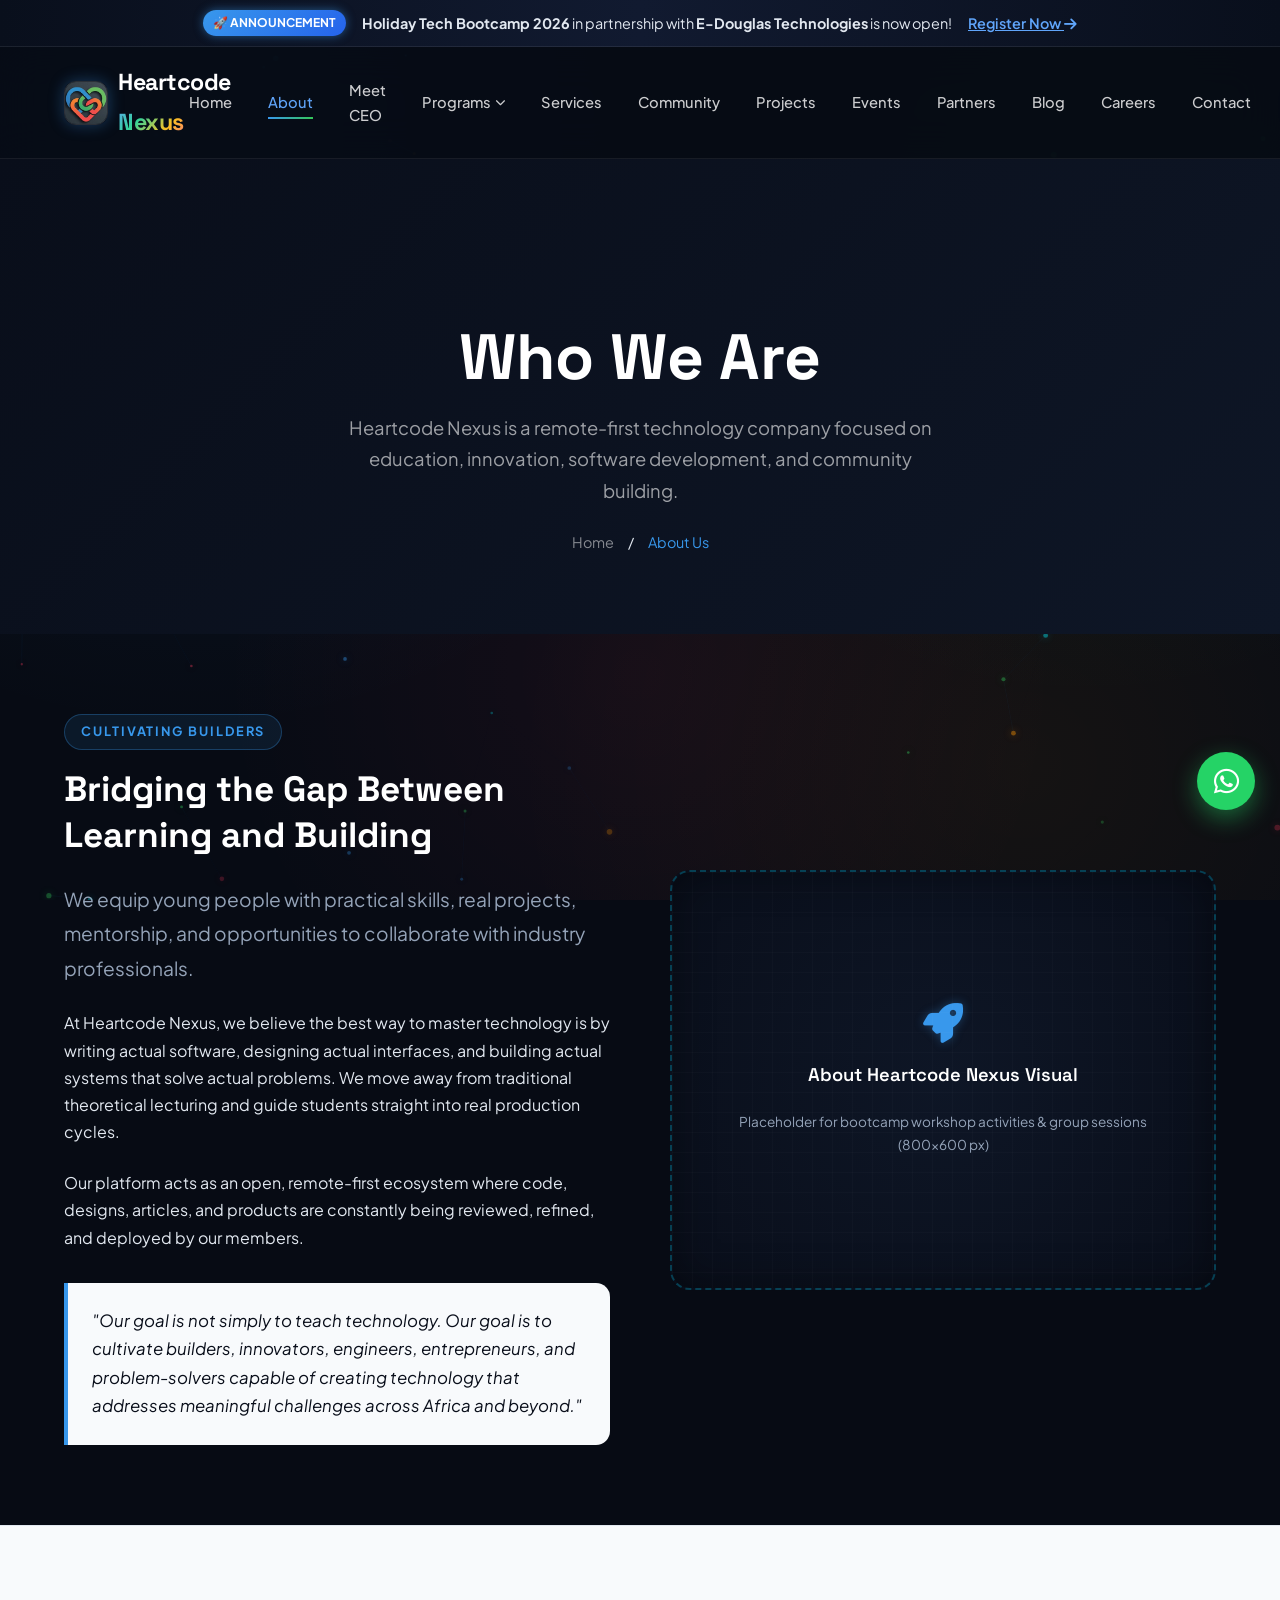
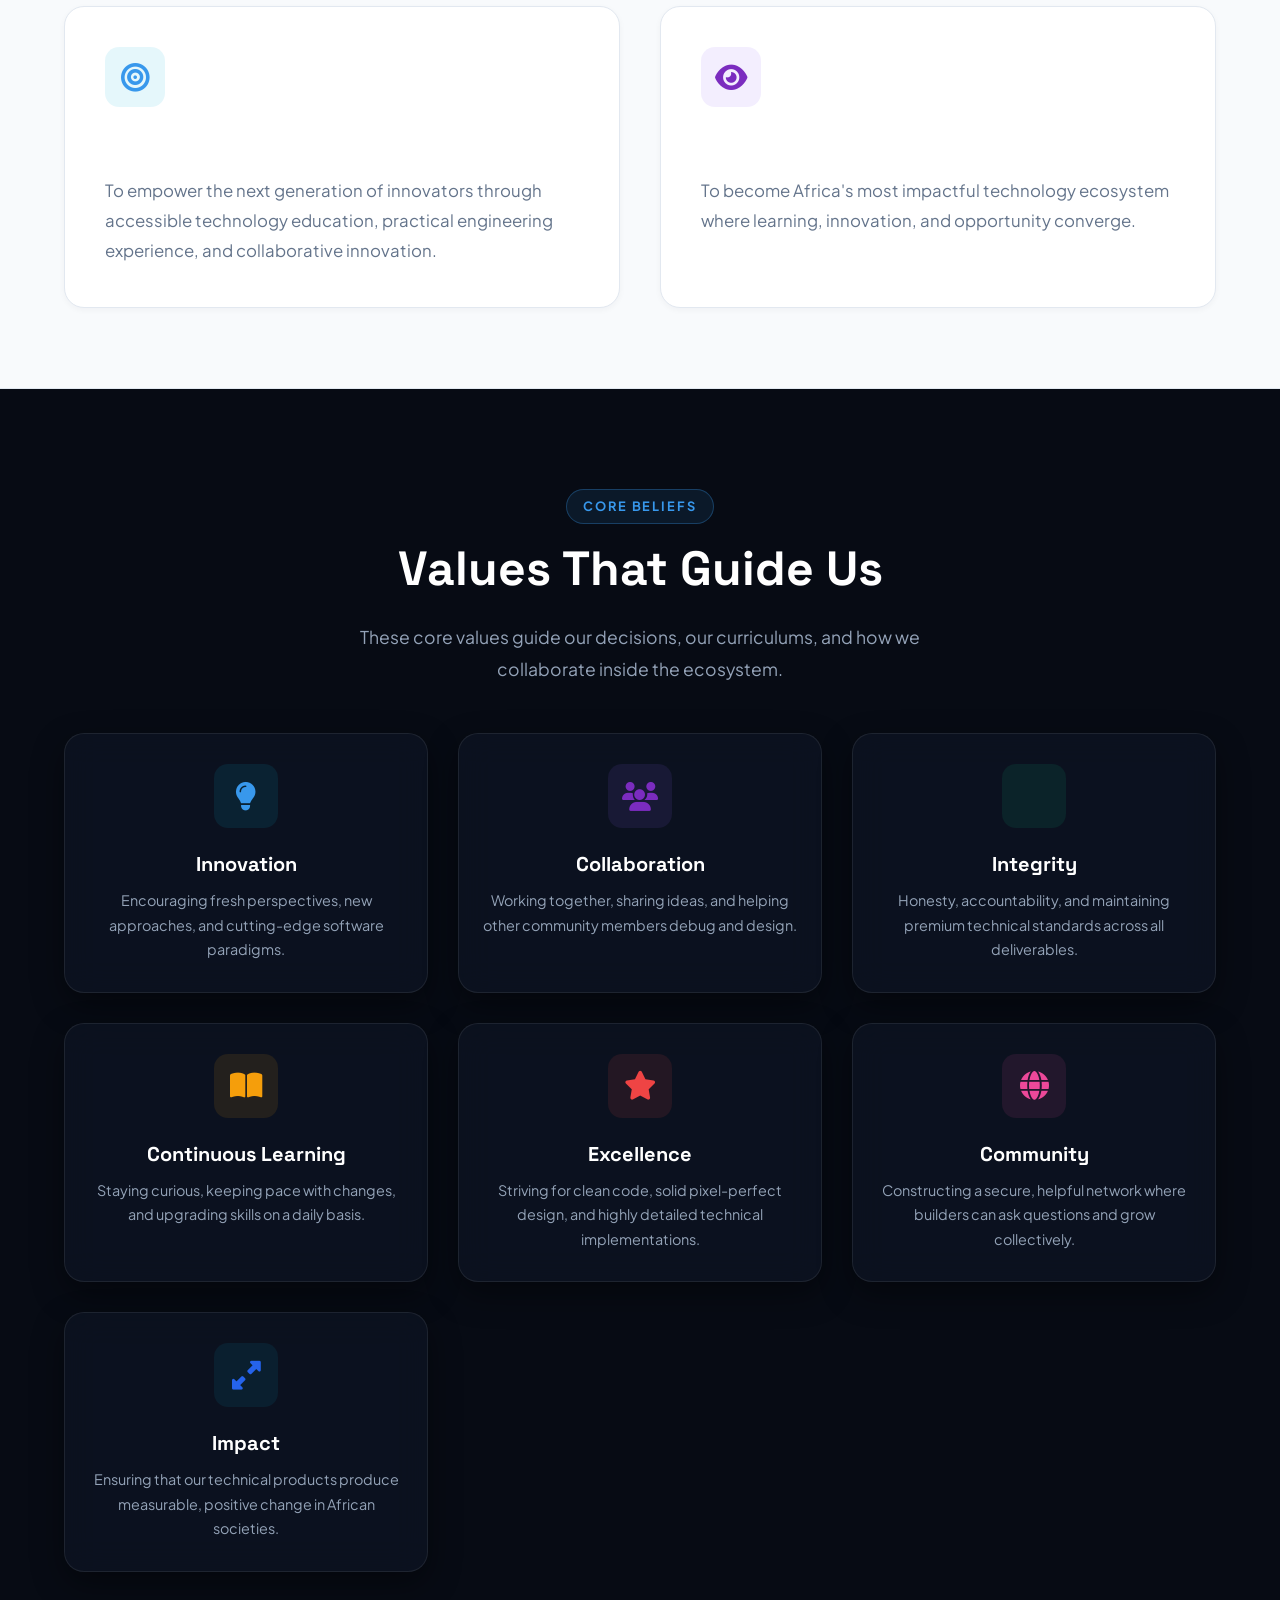
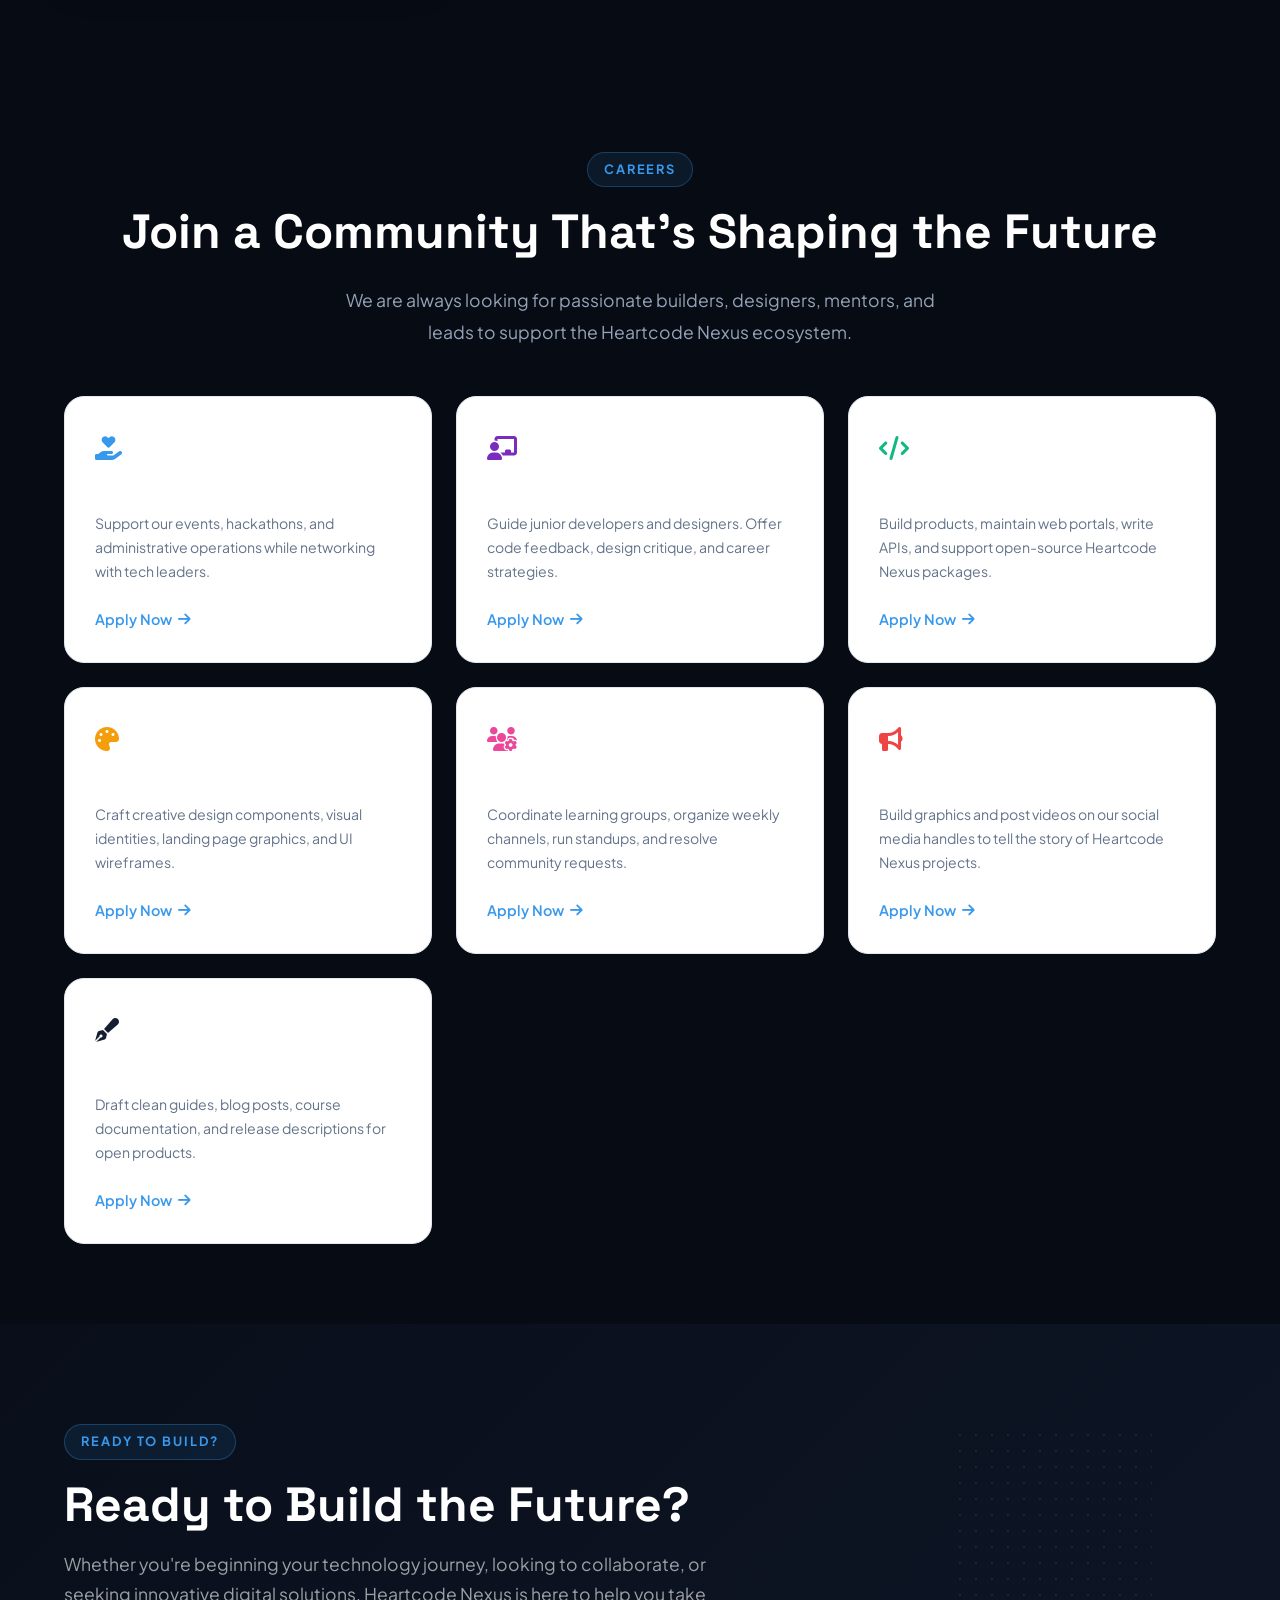
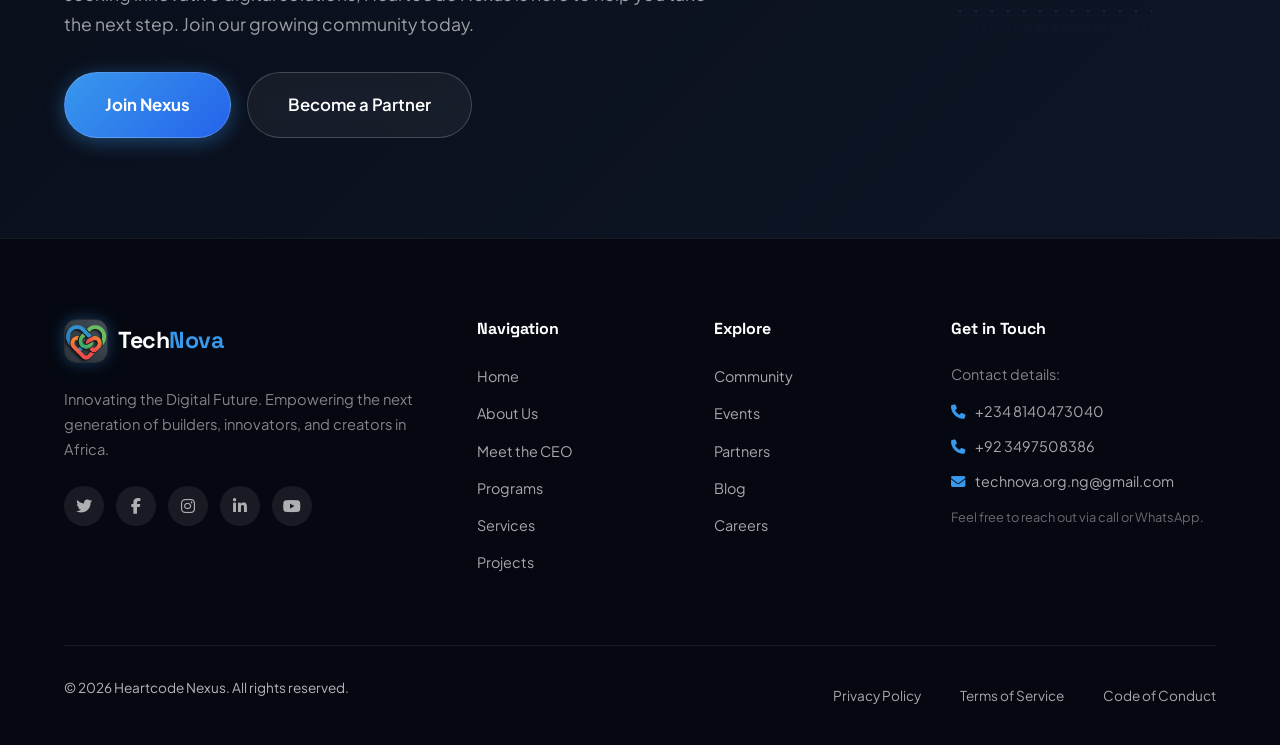
==== about.html @ ad07eb3e "change" ====
<!DOCTYPE html>
<html lang="en">

<head>
  <meta charset="UTF-8">
  <meta name="viewport" content="width=device-width, initial-scale=1.0">
  <meta name="description" content="About Heartcode Nexus — Mission, vision, core values, and career opportunities at Africa's technology innovation hub.">
  <meta name="keywords" content="Heartcode Nexus, Who We Are, Mission, Vision, Values, Tech Careers, Volunteer, Mentorship">
  <meta name="author" content="Heartcode Nexus">
  <title>About Us — Heartcode Nexus</title>
  <link rel="shortcut icon" href="./assets/img/favicon.png">
  <link rel="stylesheet" href="./assets/css/style.css">
  <link rel="stylesheet" href="https://cdnjs.cloudflare.com/ajax/libs/font-awesome/6.5.0/css/all.min.css">
</head>

<body>

  <!-- Mobile Overlay -->
  <div class="mobile-overlay"></div>

  <!-- ========== ANNOUNCEMENT BAR ========== -->
  <div class="announcement-bar">
    <div class="container">
      <div class="announcement-inner">
        <span class="announcement-badge">🚀 Announcement</span>
        <span><strong>Holiday Tech Bootcamp 2026</strong> in partnership with <strong>E-Douglas Technologies</strong> is now open!</span>
        <a href="./programs.html" class="announcement-link">Register Now <i class="fas fa-arrow-right"></i></a>
      </div>
    </div>
  </div>

  <!-- ========== HEADER ========== -->
  <header class="header" id="header">
    <div class="container">
      <nav class="nav-inner">
        <a href="./index.html" class="logo">
          <img src="./assets/img/heartcode-icon.png" alt="Heartcode Nexus Logo" class="brand-logo-img">
          <span class="logo-text">Heartcode <span class="logo-gradient">Nexus</span></span>
        </a>

        <div class="nav-links" id="navLinks">
          <a href="./index.html">Home</a>
          <a href="./about.html" class="active">About</a>
          <a href="./ceo.html">Meet CEO</a>
          <div class="nav-dropdown">
            <a href="#" class="nav-dropdown-toggle">
              Programs <i class="fas fa-chevron-down dropdown-arrow"></i>
            </a>
            <div class="nav-dropdown-menu">
              <a href="./programs.html">Bootcamp 2026</a>
              <a href="./programs.html#levels">Program Tracks</a>
            </div>
          </div>
          <a href="./services.html">Services</a>
          <a href="./community.html">Community</a>
          <a href="./projects.html">Projects</a>
          <a href="./events.html">Events</a>
          <a href="./partners.html">Partners</a>
          <a href="./blog.html">Blog</a>
          <a href="./careers.html">Careers</a>
          <a href="./contact.html">Contact</a>

          <div class="nav-cta">
            <a href="./contact.html" class="btn btn-primary btn-sm">Join Nexus</a>
          </div>
        </div>

        <button class="menu-toggle" id="menuToggle" aria-label="Toggle Menu">
          <span></span>
          <span></span>
          <span></span>
        </button>
      </nav>
    </div>
  </header>

  <!-- ========== PAGE HEADER ========== -->
  <section class="page-header">
    <div class="container">
      <h1>Who We Are</h1>
      <p>Heartcode Nexus is a remote-first technology company focused on education, innovation, software development, and community building.</p>
      <div class="breadcrumb">
        <a href="./index.html">Home</a> &nbsp;/&nbsp; <span>About Us</span>
      </div>
    </div>
  </section>

  <!-- ========== WHO WE ARE SECTION ========== -->
  <section class="about-section" style="background: var(--white); padding: 80px 0;">
    <div class="container">
      <div class="about-grid" style="align-items: center; gap: 60px;">
        <div class="reveal">
          <span class="section-label">Cultivating Builders</span>
          <h2 style="font-size: 2.2rem; margin-bottom: 1.5rem; line-height: 1.3;">Bridging the Gap Between Learning and Building</h2>
          <p class="lead" style="margin-bottom: 1.5rem;">We equip young people with practical skills, real projects, mentorship, and opportunities to collaborate with industry professionals.</p>
          <p style="margin-bottom: 1.5rem;">At Heartcode Nexus, we believe the best way to master technology is by writing actual software, designing actual interfaces, and building actual systems that solve actual problems. We move away from traditional theoretical lecturing and guide students straight into real production cycles.</p>
          <p style="margin-bottom: 2rem;">Our platform acts as an open, remote-first ecosystem where code, designs, articles, and products are constantly being reviewed, refined, and deployed by our members.</p>
          
          <div style="background: var(--off-white); border-left: 4px solid var(--primary); padding: 24px; border-radius: 0 var(--radius-md) var(--radius-md) 0;">
            <p style="font-style: italic; color: var(--navy); font-size: 1.05rem; line-height: 1.7; margin: 0;">
              "Our goal is not simply to teach technology. Our goal is to cultivate builders, innovators, engineers, entrepreneurs, and problem-solvers capable of creating technology that addresses meaningful challenges across Africa and beyond."
            </p>
          </div>
        </div>

        <div class="reveal">
          <div class="image-placeholder" style="height: 420px;">
            <i class="fas fa-rocket"></i>
            <div class="image-placeholder-title">About Heartcode Nexus Visual</div>
            <div class="image-placeholder-subtitle">Placeholder for bootcamp workshop activities & group sessions (800x600 px)</div>
          </div>
        </div>
      </div>
    </div>
  </section>

  <!-- ========== MISSION / VISION ========== -->
  <section style="background: var(--off-white); padding: 80px 0; border-top: 1px solid var(--gray-100); border-bottom: 1px solid var(--gray-100);">
    <div class="container">
      <div style="display: grid; grid-template-columns: 1fr 1fr; gap: 40px;">
        <div style="background: var(--white); padding: 40px; border-radius: var(--radius-lg); border: 1px solid var(--gray-100); box-shadow: var(--shadow-sm);">
          <div style="width: 60px; height: 60px; border-radius: var(--radius-md); background: rgba(0, 180, 216, 0.1); color: var(--primary); display: flex; align-items: center; justify-content: center; font-size: 1.8rem; margin-bottom: 1.5rem;">
            <i class="fas fa-bullseye"></i>
          </div>
          <h3 style="font-size: 1.5rem; margin-bottom: 1rem;">Our Mission</h3>
          <p style="color: var(--gray-400); line-height: 1.8; font-size: 1.05rem; margin: 0;">To empower the next generation of innovators through accessible technology education, practical engineering experience, and collaborative innovation.</p>
        </div>

        <div style="background: var(--white); padding: 40px; border-radius: var(--radius-lg); border: 1px solid var(--gray-100); box-shadow: var(--shadow-sm);">
          <div style="width: 60px; height: 60px; border-radius: var(--radius-md); background: rgba(139, 92, 246, 0.1); color: var(--accent-purple); display: flex; align-items: center; justify-content: center; font-size: 1.8rem; margin-bottom: 1.5rem;">
            <i class="fas fa-eye"></i>
          </div>
          <h3 style="font-size: 1.5rem; margin-bottom: 1rem;">Our Vision</h3>
          <p style="color: var(--gray-400); line-height: 1.8; font-size: 1.05rem; margin: 0;">To become Africa's most impactful technology ecosystem where learning, innovation, and opportunity converge.</p>
        </div>
      </div>
    </div>
  </section>

  <!-- ========== VALUES SECTION ========== -->
  <section class="values-section" style="background: var(--white);">
    <div class="container">
      <div class="text-center reveal">
        <span class="section-label" style="justify-content:center;">Core Beliefs</span>
        <h2 class="section-title">Values That Guide Us</h2>
        <p class="section-desc" style="margin: 0 auto 3rem;">These core values guide our decisions, our curriculums, and how we collaborate inside the ecosystem.</p>
      </div>

      <div style="display: grid; grid-template-columns: repeat(auto-fill, minmax(280px, 1fr)); gap: 30px;">
        <div class="service-card reveal" style="padding: 30px 24px; text-align: center;">
          <div class="service-icon" style="margin: 0 auto 1.5rem; background: rgba(0, 180, 216, 0.1);"><i class="fas fa-lightbulb"></i></div>
          <h4>Innovation</h4>
          <p style="font-size: 0.9rem; color: var(--gray-400);">Encouraging fresh perspectives, new approaches, and cutting-edge software paradigms.</p>
        </div>

        <div class="service-card reveal" style="padding: 30px 24px; text-align: center;">
          <div class="service-icon" style="margin: 0 auto 1.5rem; color: var(--accent-purple); background: rgba(139, 92, 246, 0.1);"><i class="fas fa-users"></i></div>
          <h4>Collaboration</h4>
          <p style="font-size: 0.9rem; color: var(--gray-400);">Working together, sharing ideas, and helping other community members debug and design.</p>
        </div>

        <div class="service-card reveal" style="padding: 30px 24px; text-align: center;">
          <div class="service-icon" style="margin: 0 auto 1.5rem; color: var(--accent-green); background: rgba(16, 185, 129, 0.1);"><i class="fas fa-check-shield"></i></div>
          <h4>Integrity</h4>
          <p style="font-size: 0.9rem; color: var(--gray-400);">Honesty, accountability, and maintaining premium technical standards across all deliverables.</p>
        </div>

        <div class="service-card reveal" style="padding: 30px 24px; text-align: center;">
          <div class="service-icon" style="margin: 0 auto 1.5rem; color: var(--accent-orange); background: rgba(245, 158, 11, 0.1);"><i class="fas fa-book-open"></i></div>
          <h4>Continuous Learning</h4>
          <p style="font-size: 0.9rem; color: var(--gray-400);">Staying curious, keeping pace with changes, and upgrading skills on a daily basis.</p>
        </div>

        <div class="service-card reveal" style="padding: 30px 24px; text-align: center;">
          <div class="service-icon" style="margin: 0 auto 1.5rem; color: var(--accent-red); background: rgba(239, 68, 68, 0.1);"><i class="fas fa-star"></i></div>
          <h4>Excellence</h4>
          <p style="font-size: 0.9rem; color: var(--gray-400);">Striving for clean code, solid pixel-perfect design, and highly detailed technical implementations.</p>
        </div>

        <div class="service-card reveal" style="padding: 30px 24px; text-align: center;">
          <div class="service-icon" style="margin: 0 auto 1.5rem; color: var(--accent-pink); background: rgba(236, 72, 153, 0.1);"><i class="fas fa-globe"></i></div>
          <h4>Community</h4>
          <p style="font-size: 0.9rem; color: var(--gray-400);">Constructing a secure, helpful network where builders can ask questions and grow collectively.</p>
        </div>

        <div class="service-card reveal" style="padding: 30px 24px; text-align: center;">
          <div class="service-icon" style="margin: 0 auto 1.5rem; color: var(--primary-dark); background: rgba(0, 150, 183, 0.1);"><i class="fas fa-expand-alt"></i></div>
          <h4>Impact</h4>
          <p style="font-size: 0.9rem; color: var(--gray-400);">Ensuring that our technical products produce measurable, positive change in African societies.</p>
        </div>
      </div>
    </div>
  </section>

  <!-- ========== CAREERS SECTION ========== -->
  <section class="about-section" style="background: var(--off-white); padding: 80px 0;" id="careers">
    <div class="container">
      <div class="text-center reveal">
        <span class="section-label" style="justify-content:center;">Careers</span>
        <h2 class="section-title">Join a Community That's Shaping the Future</h2>
        <p class="section-desc" style="margin: 0 auto 3rem;">We are always looking for passionate builders, designers, mentors, and leads to support the Heartcode Nexus ecosystem.</p>
      </div>

      <div style="display: grid; grid-template-columns: repeat(auto-fit, minmax(280px, 1fr)); gap: 24px;">
        <div style="background: var(--white); padding: 30px; border-radius: var(--radius-lg); border: 1px solid var(--gray-100);">
          <div style="color: var(--primary); font-size: 1.5rem; margin-bottom: 12px;"><i class="fas fa-hand-holding-heart"></i></div>
          <h4 style="margin-bottom: 8px;">Volunteer</h4>
          <p style="font-size: 0.88rem; color: var(--gray-400); margin-bottom: 15px;">Support our events, hackathons, and administrative operations while networking with tech leaders.</p>
          <a href="./contact.html" class="read-more">Apply Now <i class="fas fa-arrow-right"></i></a>
        </div>

        <div style="background: var(--white); padding: 30px; border-radius: var(--radius-lg); border: 1px solid var(--gray-100);">
          <div style="color: var(--accent-purple); font-size: 1.5rem; margin-bottom: 12px;"><i class="fas fa-chalkboard-teacher"></i></div>
          <h4 style="margin-bottom: 8px;">Mentor</h4>
          <p style="font-size: 0.88rem; color: var(--gray-400); margin-bottom: 15px;">Guide junior developers and designers. Offer code feedback, design critique, and career strategies.</p>
          <a href="./contact.html" class="read-more">Apply Now <i class="fas fa-arrow-right"></i></a>
        </div>

        <div style="background: var(--white); padding: 30px; border-radius: var(--radius-lg); border: 1px solid var(--gray-100);">
          <div style="color: var(--accent-green); font-size: 1.5rem; margin-bottom: 12px;"><i class="fas fa-code"></i></div>
          <h4 style="margin-bottom: 8px;">Developer</h4>
          <p style="font-size: 0.88rem; color: var(--gray-400); margin-bottom: 15px;">Build products, maintain web portals, write APIs, and support open-source Heartcode Nexus packages.</p>
          <a href="./contact.html" class="read-more">Apply Now <i class="fas fa-arrow-right"></i></a>
        </div>

        <div style="background: var(--white); padding: 30px; border-radius: var(--radius-lg); border: 1px solid var(--gray-100);">
          <div style="color: var(--accent-orange); font-size: 1.5rem; margin-bottom: 12px;"><i class="fas fa-palette"></i></div>
          <h4 style="margin-bottom: 8px;">Designer</h4>
          <p style="font-size: 0.88rem; color: var(--gray-400); margin-bottom: 15px;">Craft creative design components, visual identities, landing page graphics, and UI wireframes.</p>
          <a href="./contact.html" class="read-more">Apply Now <i class="fas fa-arrow-right"></i></a>
        </div>

        <div style="background: var(--white); padding: 30px; border-radius: var(--radius-lg); border: 1px solid var(--gray-100);">
          <div style="color: var(--accent-pink); font-size: 1.5rem; margin-bottom: 12px;"><i class="fas fa-users-cog"></i></div>
          <h4 style="margin-bottom: 8px;">Community Lead</h4>
          <p style="font-size: 0.88rem; color: var(--gray-400); margin-bottom: 15px;">Coordinate learning groups, organize weekly channels, run standups, and resolve community requests.</p>
          <a href="./contact.html" class="read-more">Apply Now <i class="fas fa-arrow-right"></i></a>
        </div>

        <div style="background: var(--white); padding: 30px; border-radius: var(--radius-lg); border: 1px solid var(--gray-100);">
          <div style="color: var(--accent-red); font-size: 1.5rem; margin-bottom: 12px;"><i class="fas fa-bullhorn"></i></div>
          <h4 style="margin-bottom: 8px;">Content Creator</h4>
          <p style="font-size: 0.88rem; color: var(--gray-400); margin-bottom: 15px;">Build graphics and post videos on our social media handles to tell the story of Heartcode Nexus projects.</p>
          <a href="./contact.html" class="read-more">Apply Now <i class="fas fa-arrow-right"></i></a>
        </div>

        <div style="background: var(--white); padding: 30px; border-radius: var(--radius-lg); border: 1px solid var(--gray-100);">
          <div style="color: var(--navy-mid); font-size: 1.5rem; margin-bottom: 12px;"><i class="fas fa-pen-fancy"></i></div>
          <h4 style="margin-bottom: 8px;">Technical Writer</h4>
          <p style="font-size: 0.88rem; color: var(--gray-400); margin-bottom: 15px;">Draft clean guides, blog posts, course documentation, and release descriptions for open products.</p>
          <a href="./contact.html" class="read-more">Apply Now <i class="fas fa-arrow-right"></i></a>
        </div>
      </div>
    </div>
  </section>

  <!-- ========== CTA SECTION ========== -->
  <section class="cta-banner">
    <div class="cta-shapes">
      <div class="dot-grid"></div>
    </div>
    <div class="container">
      <div class="cta-content reveal">
        <span class="section-label" style="color:var(--primary-light);">Ready to Build?</span>
        <h2>Ready to Build the Future?</h2>
        <p>Whether you're beginning your technology journey, looking to collaborate, or seeking innovative digital solutions, Heartcode Nexus is here to help you take the next step. Join our growing community today.</p>
        <div style="display: flex; gap: 16px; margin-top: 2rem; flex-wrap: wrap;">
          <a href="./contact.html" class="btn btn-primary btn-lg">Join Nexus</a>
          <a href="./partners.html" class="btn btn-outline btn-lg">Become a Partner</a>
        </div>
      </div>
    </div>
  </section>

  <!-- ========== FOOTER ========== -->
  <footer class="footer" id="footer">
    <div class="container">
      <div class="footer-grid">
        <div class="footer-brand">
          <a href="./index.html" class="logo" style="margin-bottom: 1.5rem;">
            <img src="./assets/img/heartcode-icon.png" alt="Heartcode Nexus Logo" class="brand-logo-img">
            <span class="logo-text" style="color: var(--white);">Tech<span>Nova</span></span>
          </a>
          <p>Innovating the Digital Future. Empowering the next generation of builders, innovators, and creators in Africa.</p>
          <div class="footer-social">
            <a href="#" aria-label="Twitter"><i class="fab fa-twitter"></i></a>
            <a href="#" aria-label="Facebook"><i class="fab fa-facebook-f"></i></a>
            <a href="#" aria-label="Instagram"><i class="fab fa-instagram"></i></a>
            <a href="#" aria-label="LinkedIn"><i class="fab fa-linkedin-in"></i></a>
            <a href="#" aria-label="YouTube"><i class="fab fa-youtube"></i></a>
          </div>
        </div>

        <div class="footer-col">
          <h4>Navigation</h4>
          <ul style="padding: 0;">
            <li><a href="./index.html">Home</a></li>
            <li><a href="./about.html">About Us</a></li>
            <li><a href="./ceo.html">Meet the CEO</a></li>
            <li><a href="./programs.html">Programs</a></li>
            <li><a href="./services.html">Services</a></li>
            <li><a href="./projects.html">Projects</a></li>
          </ul>
        </div>

        <div class="footer-col">
          <h4>Explore</h4>
          <ul style="padding: 0;">
            <li><a href="./community.html">Community</a></li>
            <li><a href="./events.html">Events</a></li>
            <li><a href="./partners.html">Partners</a></li>
            <li><a href="./blog.html">Blog</a></li>
            <li><a href="./careers.html">Careers</a></li>
          </ul>
        </div>

        <div class="footer-col">
          <h4>Get in Touch</h4>
          <p style="font-size: 0.9rem; margin-bottom: 10px; color: rgba(255,255,255,0.5);">Contact details:</p>
          <ul style="padding: 0; margin-bottom: 15px;">
            <li style="margin-bottom: 8px;"><a href="tel:+2348140473040"><i class="fas fa-phone" style="margin-right:8px;color:var(--primary);"></i> +234 8140473040</a></li>
            <li style="margin-bottom: 8px;"><a href="tel:+923497508386"><i class="fas fa-phone" style="margin-right:8px;color:var(--primary);"></i> +92 3497508386</a></li>
            <li style="margin-bottom: 8px;"><a href="mailto:technova.org.ng@gmail.com"><i class="fas fa-envelope" style="margin-right:8px;color:var(--primary);"></i> technova.org.ng@gmail.com</a></li>
          </ul>
          <p style="font-size: 0.8rem; color: rgba(255,255,255,0.4); line-height: 1.4;">Feel free to reach out via call or WhatsApp.</p>
        </div>
      </div>

      <div class="footer-bottom">
        <p>© 2026 Heartcode Nexus. All rights reserved.</p>
        <div class="footer-bottom-links">
          <a href="./privacy.html" style="margin-right: 15px;">Privacy Policy</a>
          <a href="./terms.html" style="margin-right: 15px;">Terms of Service</a>
          <a href="./conduct.html">Code of Conduct</a>
        </div>
      </div>
    </div>
  </footer>

  <!-- Floating WhatsApp Action -->
  <a href="https://wa.me/2348140473040" target="_blank" class="floating-whatsapp" aria-label="Chat on WhatsApp">
    <i class="fab fa-whatsapp"></i>
  </a>

  <!-- Scroll to Top -->
  <button class="scroll-top" aria-label="Scroll to top">
    <i class="fas fa-arrow-up"></i>
  </button>

  <script src="./assets/js/main.js"></script>
</body>

</html>
---- assets/css/style.css ----
/* ========================================
   HEARTCODE NEXUS — Design System & Global Styles
   ======================================== */

/* ---------- Google Fonts ---------- */
@import url('https://fonts.googleapis.com/css2?family=Outfit:wght@300;400;500;600;700;800;900&family=Plus+Jakarta+Sans:ital,wght@0,300;0,400;0,500;0,600;0,700;0,800;1,400&family=Space+Grotesk:wght@400;500;600;700&family=Syne:wght@600;700;800&display=swap');

/* ---------- CSS Custom Properties ---------- */
:root {
  /* Brand Spectrum: Electric Blue, Emerald, Sunset Orange, Coral Rose */
  --brand-blue: #3898EC;
  --brand-green: #34C759;
  --brand-orange: #FF9500;
  --brand-coral: #FF3B5C;
  --brand-cyan: #00F0FF;

  --primary: #3898EC;
  --primary-dark: #2563EB;
  --primary-light: #60A5FA;
  --primary-glow: rgba(56, 152, 236, 0.35);

  /* Deep Space Canvas */
  --navy: #090E1A;
  --navy-light: #0E1626;
  --navy-mid: #141E33;
  --dark-space: #070B14;

  /* Pristine Light Neutrals */
  --white: #FFFFFF;
  --off-white: #F8FAFC;
  --gray-50: #F1F5F9;
  --gray-100: #E2E8F0;
  --gray-200: #CBD5E1;
  --gray-300: #94A3B8;
  --gray-400: #64748B;
  --gray-500: #475569;
  --gray-600: #334155;
  --dark: #0A1628;

  /* Premium Accents */
  --accent-cyan: #00B4D8;
  --accent-purple: #7B2CBF;
  --accent-violet: #8B5CF6;
  --accent-blue: #0284C7;
  --accent-pink: #EC4899;
  --accent-green: #10B981;
  --accent-orange: #F59E0B;
  --accent-red: #EF4444;

  /* Modern Clean Typography */
  --font-heading: 'Space Grotesk', 'Syne', sans-serif;
  --font-body: 'Plus Jakarta Sans', 'Outfit', sans-serif;

  /* Spacing */
  --section-padding: 100px 0;
  --section-padding-sm: 60px 0;

  /* Borders & Radius */
  --radius-sm: 8px;
  --radius-md: 14px;
  --radius-lg: 20px;
  --radius-xl: 28px;
  --radius-full: 9999px;

  /* Soft Ambient Shadows for Light Mode */
  --shadow-sm: 0 2px 6px rgba(10, 22, 40, 0.04);
  --shadow-md: 0 6px 20px rgba(10, 22, 40, 0.08);
  --shadow-lg: 0 12px 35px rgba(10, 22, 40, 0.1);
  --shadow-xl: 0 20px 50px rgba(10, 22, 40, 0.12);
  --shadow-glow: 0 0 30px var(--primary-glow);

  /* Transitions */
  --ease: cubic-bezier(0.16, 1, 0.3, 1);
  --duration: 0.35s;
}

/* ---------- Reset & Base ---------- */
*, *::before, *::after {
  margin: 0;
  padding: 0;
  box-sizing: border-box;
}

html {
  scroll-behavior: smooth;
  font-size: 16px;
}

body {
  font-family: var(--font-body);
  color: var(--gray-600);
  background: var(--white);
  line-height: 1.7;
  -webkit-font-smoothing: antialiased;
  -moz-osx-font-smoothing: grayscale;
  overflow-x: hidden;
}

a {
  text-decoration: none;
  color: inherit;
  transition: color var(--duration) var(--ease);
}

img {
  max-width: 100%;
  height: auto;
  display: block;
}

ul, ol { list-style: none; }

h1, h2, h3, h4, h5, h6 {
  font-family: var(--font-heading);
  color: var(--navy);
  line-height: 1.2;
  font-weight: 700;
}

h1 { font-size: clamp(2.5rem, 5vw, 4rem); }
h2 { font-size: clamp(2rem, 4vw, 3rem); }
h3 { font-size: clamp(1.5rem, 3vw, 2rem); }
h4 { font-size: 1.25rem; }
h5 { font-size: 1.1rem; }

p { margin-bottom: 1rem; }

.container {
  max-width: 1200px;
  margin: 0 auto;
  padding: 0 24px;
}

.container-wide {
  max-width: 1400px;
  margin: 0 auto;
  padding: 0 24px;
}

/* ---------- Utility Classes ---------- */
.text-center { text-align: center; }
.text-white { color: var(--white) !important; }
.text-primary { color: var(--primary) !important; }
.text-muted { color: var(--gray-400) !important; }
.text-navy { color: var(--navy) !important; }

.bg-navy { background-color: var(--navy); }
.bg-dark { background-color: var(--dark); }
.bg-light { background-color: var(--off-white); }
.bg-white { background-color: var(--white); }
.bg-primary { background-color: var(--primary); }

.mb-0 { margin-bottom: 0 !important; }
.mb-1 { margin-bottom: 0.5rem; }
.mb-2 { margin-bottom: 1rem; }
.mb-3 { margin-bottom: 1.5rem; }
.mb-4 { margin-bottom: 2rem; }
.mb-6 { margin-bottom: 3rem; }

.mt-2 { margin-top: 1rem; }
.mt-4 { margin-top: 2rem; }

.pt-0 { padding-top: 0 !important; }

.uppercase {
  text-transform: uppercase;
  letter-spacing: 0.12em;
  font-size: 0.8rem;
  font-weight: 600;
}

.lead {
  font-size: 1.2rem;
  line-height: 1.8;
  color: var(--gray-400);
}

/* ---------- Buttons ---------- */
.btn {
  display: inline-flex;
  align-items: center;
  justify-content: center;
  gap: 8px;
  padding: 14px 32px;
  font-family: var(--font-body);
  font-size: 0.95rem;
  font-weight: 600;
  border: none;
  border-radius: var(--radius-full);
  cursor: pointer;
  transition: all var(--duration) var(--ease);
  text-decoration: none;
  position: relative;
  overflow: hidden;
}

.btn-primary {
  background: var(--primary);
  color: var(--white);
  box-shadow: 0 4px 15px rgba(0, 180, 216, 0.3);
}

.btn-primary:hover {
  background: var(--primary-dark);
  transform: translateY(-2px);
  box-shadow: 0 8px 25px rgba(0, 180, 216, 0.4);
}

.btn-outline {
  background: transparent;
  color: var(--white);
  border: 2px solid rgba(255,255,255,0.3);
}

.btn-outline:hover {
  background: var(--white);
  color: var(--navy);
  border-color: var(--white);
}

.btn-dark {
  background: var(--navy);
  color: var(--white);
}

.btn-dark:hover {
  background: var(--navy-light);
  transform: translateY(-2px);
}

.btn-sm {
  padding: 10px 24px;
  font-size: 0.85rem;
}

.btn-lg {
  padding: 18px 40px;
  font-size: 1.05rem;
}

/* ---------- Section Label ---------- */
.section-label {
  display: inline-flex;
  align-items: center;
  gap: 10px;
  color: var(--primary);
  text-transform: uppercase;
  letter-spacing: 0.15em;
  font-size: 0.8rem;
  font-weight: 700;
  margin-bottom: 1rem;
}

.section-label::before {
  content: '';
  width: 40px;
  height: 2px;
  background: var(--primary);
}

.section-title {
  margin-bottom: 1.5rem;
}

.section-desc {
  max-width: 600px;
  color: var(--gray-400);
  font-size: 1.1rem;
  line-height: 1.8;
}

/* ---------- HEADER / NAVBAR ---------- */
.header {
  position: fixed;
  top: 0;
  left: 0;
  right: 0;
  z-index: 1000;
  padding: 20px 0;
  transition: all var(--duration) var(--ease);
}

.header.scrolled {
  background: rgba(10, 22, 40, 0.95);
  backdrop-filter: blur(20px);
  padding: 12px 0;
  box-shadow: 0 4px 30px rgba(0,0,0,0.2);
}

.nav-inner {
  display: flex;
  align-items: center;
  justify-content: space-between;
}

.logo {
  display: flex;
  align-items: center;
  gap: 10px;
  z-index: 1001;
}

.logo img {
  height: 45px;
  width: auto;
}

.logo-text {
  font-family: var(--font-heading);
  font-size: 1.5rem;
  font-weight: 800;
  color: var(--white);
  letter-spacing: -0.02em;
}

.logo-text span {
  color: var(--primary);
}

.nav-links {
  display: flex;
  align-items: center;
  gap: 36px;
}

.nav-links a {
  color: rgba(255,255,255,0.75);
  font-size: 0.92rem;
  font-weight: 500;
  transition: color var(--duration) var(--ease);
  position: relative;
}

.nav-links a::after {
  content: '';
  position: absolute;
  bottom: -4px;
  left: 0;
  width: 0;
  height: 2px;
  background: var(--primary);
  transition: width var(--duration) var(--ease);
}

.nav-links a:hover,
.nav-links a.active {
  color: var(--white);
}

.nav-links a:hover::after,
.nav-links a.active::after {
  width: 100%;
}

/* Dropdown */
.nav-dropdown {
  position: relative;
}

.nav-dropdown-toggle {
  cursor: pointer;
  display: flex;
  align-items: center;
  gap: 4px;
}

.nav-dropdown-toggle::after {
  display: none;
}

.dropdown-arrow {
  font-size: 0.65rem;
  transition: transform var(--duration) var(--ease);
}

.nav-dropdown:hover .dropdown-arrow {
  transform: rotate(180deg);
}

.nav-dropdown-menu {
  position: absolute;
  top: calc(100% + 12px);
  left: 50%;
  transform: translateX(-50%) translateY(10px);
  min-width: 200px;
  background: var(--white);
  border-radius: var(--radius-md);
  box-shadow: var(--shadow-xl);
  padding: 12px 0;
  opacity: 0;
  visibility: hidden;
  transition: all var(--duration) var(--ease);
  z-index: 100;
}

.nav-dropdown:hover .nav-dropdown-menu {
  opacity: 1;
  visibility: visible;
  transform: translateX(-50%) translateY(0);
}

.nav-dropdown-menu a {
  display: block;
  padding: 10px 24px;
  color: var(--gray-600) !important;
  font-size: 0.9rem;
}

.nav-dropdown-menu a:hover {
  background: var(--off-white);
  color: var(--primary) !important;
}

.nav-dropdown-menu a::after {
  display: none;
}

.nav-cta {
  margin-left: 12px;
}

/* Mobile Menu Toggle */
.menu-toggle {
  display: none;
  flex-direction: column;
  gap: 5px;
  cursor: pointer;
  z-index: 1001;
  background: none;
  border: none;
  padding: 5px;
}

.menu-toggle span {
  width: 28px;
  height: 2.5px;
  background: var(--white);
  border-radius: 2px;
  transition: all var(--duration) var(--ease);
}

.menu-toggle.active span:nth-child(1) {
  transform: rotate(45deg) translate(5px, 5px);
}

.menu-toggle.active span:nth-child(2) {
  opacity: 0;
}

.menu-toggle.active span:nth-child(3) {
  transform: rotate(-45deg) translate(6px, -6px);
}

/* ---------- HERO SECTION ---------- */
.hero {
  position: relative;
  min-height: 100vh;
  display: flex;
  align-items: center;
  background: linear-gradient(135deg, var(--navy) 0%, var(--navy-light) 50%, var(--navy-mid) 100%);
  overflow: hidden;
  padding-top: 80px;
}

.hero-bg-shapes {
  position: absolute;
  inset: 0;
  overflow: hidden;
  pointer-events: none;
}

.hero-bg-shapes .shape {
  position: absolute;
  border-radius: 50%;
  filter: blur(80px);
  opacity: 0.15;
}

.hero-bg-shapes .shape-1 {
  width: 600px;
  height: 600px;
  background: var(--primary);
  top: -200px;
  right: -100px;
}

.hero-bg-shapes .shape-2 {
  width: 400px;
  height: 400px;
  background: var(--accent-purple);
  bottom: -100px;
  left: -100px;
}

.hero-bg-shapes .shape-3 {
  width: 300px;
  height: 300px;
  background: var(--primary-light);
  top: 40%;
  left: 50%;
}

.hero-grid {
  position: absolute;
  inset: 0;
  background-image: 
    linear-gradient(rgba(255,255,255,0.03) 1px, transparent 1px),
    linear-gradient(90deg, rgba(255,255,255,0.03) 1px, transparent 1px);
  background-size: 60px 60px;
  pointer-events: none;
}

.hero .container {
  position: relative;
  z-index: 2;
}

.hero-content {
  display: grid;
  grid-template-columns: 1fr 1fr;
  gap: 60px;
  align-items: center;
}

.hero-text h1 {
  color: var(--white);
  margin-bottom: 1.5rem;
}

.hero-text h1 .highlight {
  background: linear-gradient(135deg, var(--primary), var(--primary-light));
  -webkit-background-clip: text;
  -webkit-text-fill-color: transparent;
  background-clip: text;
}

.hero-text .hero-desc {
  color: rgba(255,255,255,0.6);
  font-size: 1.15rem;
  line-height: 1.8;
  margin-bottom: 2rem;
  max-width: 500px;
}

.hero-buttons {
  display: flex;
  gap: 16px;
  flex-wrap: wrap;
}

.hero-stats {
  display: flex;
  gap: 40px;
  margin-top: 3rem;
  padding-top: 2rem;
  border-top: 1px solid rgba(255,255,255,0.1);
}

.hero-stat h3 {
  color: var(--white);
  font-size: 2rem;
  margin-bottom: 0.25rem;
}

.hero-stat p {
  color: rgba(255,255,255,0.5);
  font-size: 0.85rem;
  margin: 0;
}

.hero-visual {
  position: relative;
  display: flex;
  justify-content: center;
}

.hero-image-wrapper {
  position: relative;
  border-radius: var(--radius-lg);
  overflow: hidden;
  box-shadow: var(--shadow-xl);
}

.hero-image-wrapper img {
  width: 100%;
  height: auto;
  border-radius: var(--radius-lg);
}

.hero-image-wrapper::before {
  content: '';
  position: absolute;
  inset: 0;
  border-radius: var(--radius-lg);
  border: 1px solid rgba(255,255,255,0.1);
  z-index: 1;
}

.hero-float-card {
  position: absolute;
  background: rgba(255,255,255,0.1);
  backdrop-filter: blur(20px);
  border: 1px solid rgba(255,255,255,0.15);
  border-radius: var(--radius-md);
  padding: 16px 20px;
  display: flex;
  align-items: center;
  gap: 12px;
  animation: float 6s ease-in-out infinite;
}

.hero-float-card.card-1 {
  bottom: 20px;
  left: -30px;
}

.hero-float-card.card-2 {
  top: 30px;
  right: -20px;
  animation-delay: -3s;
}

.hero-float-card .icon-circle {
  width: 40px;
  height: 40px;
  border-radius: 50%;
  background: var(--primary);
  display: flex;
  align-items: center;
  justify-content: center;
  font-size: 1.1rem;
}

.hero-float-card .card-text {
  color: var(--white);
  font-size: 0.85rem;
  font-weight: 600;
}

.hero-float-card .card-sub {
  color: rgba(255,255,255,0.6);
  font-size: 0.75rem;
  font-weight: 400;
}

@keyframes float {
  0%, 100% { transform: translateY(0); }
  50% { transform: translateY(-15px); }
}

/* ---------- SERVICES SECTION ---------- */
.services-section {
  padding: var(--section-padding);
}

.services-grid {
  display: grid;
  grid-template-columns: repeat(3, 1fr);
  gap: 30px;
  margin-top: 3rem;
}

.service-card {
  background: var(--white);
  border-radius: var(--radius-lg);
  padding: 40px 32px;
  border: 1px solid var(--gray-100);
  transition: all var(--duration) var(--ease);
  position: relative;
  overflow: hidden;
}

.service-card::before {
  content: '';
  position: absolute;
  top: 0;
  left: 0;
  right: 0;
  height: 4px;
  background: var(--primary);
  transform: scaleX(0);
  transition: transform var(--duration) var(--ease);
}

.service-card:hover {
  transform: translateY(-8px);
  box-shadow: var(--shadow-lg);
  border-color: transparent;
}

.service-card:hover::before {
  transform: scaleX(1);
}

.service-icon {
  width: 64px;
  height: 64px;
  border-radius: var(--radius-md);
  background: linear-gradient(135deg, var(--primary-glow), rgba(0,180,216,0.05));
  display: flex;
  align-items: center;
  justify-content: center;
  font-size: 1.8rem;
  margin-bottom: 1.5rem;
  color: var(--primary);
}

.service-card h4 {
  margin-bottom: 0.75rem;
}

.service-card p {
  color: var(--gray-400);
  font-size: 0.95rem;
  margin-bottom: 0;
}

/* ---------- ABOUT / FEATURES ---------- */
.about-section {
  padding: var(--section-padding);
  background: var(--off-white);
}

.about-grid {
  display: grid;
  grid-template-columns: 1fr 1fr;
  gap: 80px;
  align-items: center;
}

.about-images {
  display: grid;
  grid-template-columns: 1fr 1fr;
  gap: 20px;
}

.about-images .img-tall {
  grid-row: span 2;
  border-radius: var(--radius-lg);
  overflow: hidden;
  height: 100%;
}

.about-images .img-tall img {
  width: 100%;
  height: 100%;
  object-fit: cover;
}

.about-images .img-square {
  border-radius: var(--radius-lg);
  overflow: hidden;
}

.about-images .img-square img {
  width: 100%;
  height: 200px;
  object-fit: cover;
}

.feature-list {
  display: grid;
  grid-template-columns: 1fr 1fr;
  gap: 24px;
  margin-top: 2rem;
}

.feature-item {
  display: flex;
  gap: 14px;
}

.feature-item .feature-icon {
  width: 44px;
  height: 44px;
  min-width: 44px;
  border-radius: var(--radius-sm);
  display: flex;
  align-items: center;
  justify-content: center;
  font-size: 1.2rem;
}

.feature-icon.purple { background: rgba(139, 92, 246, 0.1); color: var(--accent-purple); }
.feature-icon.green { background: rgba(16, 185, 129, 0.1); color: var(--accent-green); }
.feature-icon.orange { background: rgba(245, 158, 11, 0.1); color: var(--accent-orange); }
.feature-icon.blue { background: rgba(0, 180, 216, 0.1); color: var(--primary); }

.feature-item h5 {
  margin-bottom: 4px;
  font-size: 1rem;
}

.feature-item p {
  color: var(--gray-400);
  font-size: 0.88rem;
  margin: 0;
  line-height: 1.5;
}

/* ---------- CORE VALUES ---------- */
.values-section {
  padding: var(--section-padding);
}

.values-grid {
  display: grid;
  grid-template-columns: 1fr 1fr;
  gap: 80px;
  align-items: center;
}

.values-image {
  position: relative;
  border-radius: var(--radius-lg);
  overflow: hidden;
}

.values-image img {
  width: 100%;
  border-radius: var(--radius-lg);
}

.values-image .accent-shape {
  position: absolute;
  bottom: -20px;
  right: -20px;
  width: 200px;
  height: 200px;
  background: var(--primary-glow);
  border-radius: var(--radius-lg);
  z-index: -1;
}

.value-item {
  display: flex;
  gap: 20px;
  margin-bottom: 2rem;
}

.value-number {
  width: 48px;
  height: 48px;
  min-width: 48px;
  border-radius: var(--radius-sm);
  background: linear-gradient(135deg, var(--primary), var(--primary-dark));
  color: var(--white);
  display: flex;
  align-items: center;
  justify-content: center;
  font-weight: 700;
  font-size: 1.1rem;
  font-family: var(--font-heading);
}

.value-item h4 {
  margin-bottom: 0.5rem;
}

.value-item p {
  color: var(--gray-400);
  font-size: 0.95rem;
  margin: 0;
}

/* ---------- WHY CHOOSE US / ACCORDION ---------- */
.why-section {
  padding: var(--section-padding);
  background: var(--off-white);
}

.why-grid {
  display: grid;
  grid-template-columns: 1fr 1fr;
  gap: 80px;
  align-items: center;
}

.accordion {
  margin-top: 2rem;
}

.accordion-item {
  border: 1px solid var(--gray-100);
  border-radius: var(--radius-md);
  margin-bottom: 12px;
  overflow: hidden;
  background: var(--white);
  transition: all var(--duration) var(--ease);
}

.accordion-item.active {
  border-color: var(--primary);
  box-shadow: 0 4px 20px var(--primary-glow);
}

.accordion-header {
  padding: 20px 24px;
  cursor: pointer;
  display: flex;
  justify-content: space-between;
  align-items: center;
  font-weight: 600;
  font-family: var(--font-heading);
  color: var(--navy);
  transition: color var(--duration) var(--ease);
}

.accordion-header:hover {
  color: var(--primary);
}

.accordion-arrow {
  font-size: 0.8rem;
  transition: transform var(--duration) var(--ease);
  color: var(--primary);
}

.accordion-item.active .accordion-arrow {
  transform: rotate(180deg);
}

.accordion-body {
  max-height: 0;
  overflow: hidden;
  transition: max-height 0.4s var(--ease);
}

.accordion-item.active .accordion-body {
  max-height: 200px;
}

.accordion-body-inner {
  padding: 0 24px 20px;
  color: var(--gray-400);
  font-size: 0.95rem;
  line-height: 1.7;
}

/* ---------- CTA BANNER ---------- */
.cta-banner {
  position: relative;
  padding: 100px 0;
  background: linear-gradient(135deg, var(--navy) 0%, var(--navy-light) 100%);
  overflow: hidden;
}

.cta-banner .cta-shapes {
  position: absolute;
  inset: 0;
  pointer-events: none;
}

.cta-banner .cta-shapes .dot-grid {
  position: absolute;
  width: 200px;
  height: 200px;
  background-image: radial-gradient(circle, var(--primary) 1px, transparent 1px);
  background-size: 16px 16px;
  opacity: 0.15;
  right: 10%;
  top: 20%;
}

.cta-banner .container {
  position: relative;
  z-index: 2;
}

.cta-content {
  max-width: 650px;
}

.cta-content h2 {
  color: var(--white);
  margin-bottom: 1rem;
}

.cta-content p {
  color: rgba(255,255,255,0.6);
  font-size: 1.1rem;
  margin-bottom: 2rem;
}

/* ---------- STATS ---------- */
.stats-section {
  padding: 80px 0;
  background: linear-gradient(135deg, rgba(0,180,216,0.03), rgba(139,92,246,0.03));
}

.stats-grid {
  display: grid;
  grid-template-columns: repeat(4, 1fr);
  gap: 40px;
  text-align: center;
}

.stat-item h3 {
  font-size: 2.5rem;
  color: var(--primary);
  margin-bottom: 0.5rem;
}

.stat-item p {
  color: var(--gray-400);
  font-size: 0.95rem;
  margin: 0;
}

/* ---------- COURSES SECTION ---------- */
.courses-section {
  padding: var(--section-padding);
}

.courses-grid {
  display: grid;
  grid-template-columns: repeat(auto-fill, minmax(280px, 1fr));
  gap: 30px;
  margin-top: 3rem;
}

.course-card {
  background: var(--white);
  border-radius: var(--radius-lg);
  overflow: hidden;
  border: 1px solid var(--gray-100);
  transition: all var(--duration) var(--ease);
}

.course-card:hover {
  transform: translateY(-6px);
  box-shadow: var(--shadow-lg);
}

.course-card-img {
  height: 200px;
  overflow: hidden;
}

.course-card-img img {
  width: 100%;
  height: 100%;
  object-fit: cover;
  transition: transform 0.5s var(--ease);
}

.course-card:hover .course-card-img img {
  transform: scale(1.05);
}

.course-card-body {
  padding: 24px;
}

.course-tag {
  display: inline-block;
  padding: 4px 12px;
  border-radius: var(--radius-full);
  font-size: 0.75rem;
  font-weight: 600;
  text-transform: uppercase;
  letter-spacing: 0.05em;
  margin-bottom: 12px;
}

.course-tag.beginner { background: rgba(16,185,129,0.1); color: var(--accent-green); }
.course-tag.intermediate { background: rgba(245,158,11,0.1); color: var(--accent-orange); }
.course-tag.advanced { background: rgba(239,68,68,0.1); color: var(--accent-red); }

.course-card-body h4 {
  margin-bottom: 0.5rem;
}

.course-card-body p {
  color: var(--gray-400);
  font-size: 0.9rem;
}

.course-meta {
  display: flex;
  gap: 16px;
  margin-top: 16px;
  padding-top: 16px;
  border-top: 1px solid var(--gray-100);
  font-size: 0.85rem;
  color: var(--gray-300);
}

.course-meta span {
  display: flex;
  align-items: center;
  gap: 5px;
}

/* ---------- BLOG / PROJECTS SECTION ---------- */
.blog-section {
  padding: var(--section-padding);
  background: var(--off-white);
}

.blog-grid {
  display: grid;
  grid-template-columns: repeat(3, 1fr);
  gap: 30px;
  margin-top: 3rem;
}

.blog-card {
  background: var(--white);
  border-radius: var(--radius-lg);
  overflow: hidden;
  transition: all var(--duration) var(--ease);
  border: 1px solid var(--gray-100);
}

.blog-card:hover {
  transform: translateY(-6px);
  box-shadow: var(--shadow-lg);
}

.blog-card-img {
  height: 220px;
  overflow: hidden;
  position: relative;
}

.blog-card-img img {
  width: 100%;
  height: 100%;
  object-fit: cover;
  transition: transform 0.5s var(--ease);
}

.blog-card:hover .blog-card-img img {
  transform: scale(1.05);
}

.blog-card-img .blog-date {
  position: absolute;
  top: 16px;
  left: 16px;
  background: var(--primary);
  color: var(--white);
  padding: 6px 14px;
  border-radius: var(--radius-full);
  font-size: 0.8rem;
  font-weight: 600;
}

.blog-card-body {
  padding: 24px;
}

.blog-card-body .blog-category {
  color: var(--primary);
  font-size: 0.8rem;
  font-weight: 600;
  text-transform: uppercase;
  letter-spacing: 0.08em;
  margin-bottom: 8px;
  display: block;
}

.blog-card-body h4 {
  margin-bottom: 0.75rem;
  line-height: 1.4;
}

.blog-card-body h4 a {
  color: var(--navy);
  transition: color var(--duration) var(--ease);
}

.blog-card-body h4 a:hover {
  color: var(--primary);
}

.blog-card-body p {
  color: var(--gray-400);
  font-size: 0.9rem;
}

.read-more {
  display: inline-flex;
  align-items: center;
  gap: 6px;
  color: var(--primary);
  font-weight: 600;
  font-size: 0.9rem;
  margin-top: 8px;
  transition: gap var(--duration) var(--ease);
}

.read-more:hover {
  gap: 12px;
  color: var(--primary-dark);
}

/* ---------- TESTIMONIALS ---------- */
.testimonials-section {
  padding: var(--section-padding);
}

.testimonials-track {
  display: flex;
  gap: 30px;
  overflow-x: auto;
  scroll-snap-type: x mandatory;
  -ms-overflow-style: none;
  scrollbar-width: none;
  padding: 20px 0;
  margin-top: 3rem;
}

.testimonials-track::-webkit-scrollbar {
  display: none;
}

.testimonial-card {
  min-width: 380px;
  scroll-snap-align: start;
  background: var(--white);
  border-radius: var(--radius-lg);
  padding: 36px;
  border: 1px solid var(--gray-100);
  transition: all var(--duration) var(--ease);
}

.testimonial-card:hover {
  box-shadow: var(--shadow-md);
}

.testimonial-stars {
  display: flex;
  gap: 3px;
  margin-bottom: 1rem;
  color: var(--accent-orange);
  font-size: 0.9rem;
}

.testimonial-card blockquote {
  color: var(--gray-500);
  font-size: 0.95rem;
  line-height: 1.7;
  margin-bottom: 1.5rem;
  font-style: italic;
}

.testimonial-author {
  display: flex;
  align-items: center;
  gap: 14px;
}

.testimonial-author img {
  width: 50px;
  height: 50px;
  border-radius: 50%;
  object-fit: cover;
}

.testimonial-author-info h5 {
  font-size: 0.95rem;
  margin-bottom: 2px;
}

.testimonial-author-info p {
  color: var(--gray-300);
  font-size: 0.8rem;
  margin: 0;
}

/* ---------- CONTACT SECTION ---------- */
.contact-section {
  padding: var(--section-padding);
}

.contact-grid {
  display: grid;
  grid-template-columns: 1fr 1fr;
  gap: 60px;
  margin-top: 3rem;
}

.contact-info-cards {
  display: flex;
  flex-direction: column;
  gap: 24px;
}

.contact-info-card {
  display: flex;
  gap: 20px;
  padding: 24px;
  background: var(--off-white);
  border-radius: var(--radius-md);
  transition: all var(--duration) var(--ease);
}

.contact-info-card:hover {
  background: var(--white);
  box-shadow: var(--shadow-md);
}

.contact-info-card .icon {
  width: 52px;
  height: 52px;
  min-width: 52px;
  border-radius: var(--radius-sm);
  background: var(--primary);
  color: var(--white);
  display: flex;
  align-items: center;
  justify-content: center;
  font-size: 1.4rem;
}

.contact-info-card h5 {
  margin-bottom: 4px;
}

.contact-info-card p,
.contact-info-card a {
  color: var(--gray-400);
  font-size: 0.92rem;
  margin: 0;
}

.contact-info-card a:hover {
  color: var(--primary);
}

/* Contact Form */
.contact-form {
  background: var(--white);
  border-radius: var(--radius-lg);
  padding: 40px;
  border: 1px solid var(--gray-100);
  box-shadow: var(--shadow-sm);
}

.form-group {
  margin-bottom: 20px;
}

.form-row {
  display: grid;
  grid-template-columns: 1fr 1fr;
  gap: 20px;
}

.form-group label {
  display: block;
  font-size: 0.88rem;
  font-weight: 600;
  color: var(--navy);
  margin-bottom: 8px;
}

.form-group input,
.form-group textarea,
.form-group select {
  width: 100%;
  padding: 14px 18px;
  border: 1.5px solid var(--gray-100);
  border-radius: var(--radius-sm);
  font-family: var(--font-body);
  font-size: 0.95rem;
  color: var(--navy);
  background: var(--off-white);
  transition: all var(--duration) var(--ease);
  outline: none;
}

.form-group input:focus,
.form-group textarea:focus,
.form-group select:focus {
  border-color: var(--primary);
  background: var(--white);
  box-shadow: 0 0 0 4px var(--primary-glow);
}

.form-group textarea {
  resize: vertical;
  min-height: 140px;
}

/* ---------- BOOTCAMP SECTION ---------- */
.bootcamp-section {
  padding: var(--section-padding);
  background: linear-gradient(135deg, var(--navy) 0%, var(--navy-light) 100%);
  position: relative;
  overflow: hidden;
}

.bootcamp-content {
  display: grid;
  grid-template-columns: 1fr 1fr;
  gap: 60px;
  align-items: center;
}

.bootcamp-text h2 {
  color: var(--white);
  margin-bottom: 1rem;
}

.bootcamp-text p {
  color: rgba(255,255,255,0.6);
  font-size: 1.05rem;
  margin-bottom: 1.5rem;
}

.bootcamp-features {
  display: flex;
  flex-direction: column;
  gap: 16px;
  margin-bottom: 2rem;
}

.bootcamp-feature {
  display: flex;
  align-items: center;
  gap: 12px;
  color: rgba(255,255,255,0.8);
  font-size: 0.95rem;
}

.bootcamp-feature .check {
  width: 24px;
  height: 24px;
  border-radius: 50%;
  background: rgba(16, 185, 129, 0.2);
  color: var(--accent-green);
  display: flex;
  align-items: center;
  justify-content: center;
  font-size: 0.75rem;
}

.bootcamp-image {
  border-radius: var(--radius-lg);
  overflow: hidden;
  box-shadow: var(--shadow-xl);
}

.bootcamp-image img {
  width: 100%;
  height: auto;
}

/* ---------- PROJECTS SECTION ---------- */
.projects-section {
  padding: var(--section-padding);
}

.projects-grid {
  display: grid;
  grid-template-columns: repeat(auto-fill, minmax(350px, 1fr));
  gap: 30px;
  margin-top: 3rem;
}

.project-card {
  background: var(--white);
  border-radius: var(--radius-lg);
  overflow: hidden;
  border: 1px solid var(--gray-100);
  transition: all var(--duration) var(--ease);
}

.project-card:hover {
  transform: translateY(-6px);
  box-shadow: var(--shadow-lg);
}

.project-card-img {
  height: 250px;
  overflow: hidden;
  position: relative;
}

.project-card-img img {
  width: 100%;
  height: 100%;
  object-fit: cover;
  transition: transform 0.5s var(--ease);
}

.project-card:hover .project-card-img img {
  transform: scale(1.05);
}

.project-card-overlay {
  position: absolute;
  inset: 0;
  background: linear-gradient(180deg, transparent 40%, rgba(10,22,40,0.8) 100%);
  display: flex;
  align-items: flex-end;
  padding: 24px;
  opacity: 0;
  transition: opacity var(--duration) var(--ease);
}

.project-card:hover .project-card-overlay {
  opacity: 1;
}

.project-card-overlay span {
  color: var(--white);
  font-weight: 600;
  display: flex;
  align-items: center;
  gap: 8px;
}

.project-card-body {
  padding: 24px;
}

.project-card-body h4 {
  margin-bottom: 0.5rem;
}

.project-card-body p {
  color: var(--gray-400);
  font-size: 0.9rem;
}

.project-tags {
  display: flex;
  gap: 8px;
  margin-top: 12px;
  flex-wrap: wrap;
}

.project-tag {
  padding: 4px 12px;
  border-radius: var(--radius-full);
  background: var(--off-white);
  color: var(--gray-400);
  font-size: 0.78rem;
  font-weight: 500;
}

/* ---------- FOOTER ---------- */
.footer {
  background: var(--navy);
  color: rgba(255,255,255,0.6);
  padding: 80px 0 30px;
}

.footer-grid {
  display: grid;
  grid-template-columns: 2fr 1fr 1fr 1.5fr;
  gap: 60px;
  margin-bottom: 60px;
}

.footer-brand .logo {
  margin-bottom: 1.5rem;
}

.footer-brand p {
  color: rgba(255,255,255,0.5);
  font-size: 0.92rem;
  line-height: 1.7;
  margin-bottom: 1.5rem;
}

.footer-social {
  display: flex;
  gap: 12px;
}

.footer-social a {
  width: 40px;
  height: 40px;
  border-radius: 50%;
  background: rgba(255,255,255,0.08);
  display: flex;
  align-items: center;
  justify-content: center;
  color: rgba(255,255,255,0.6);
  font-size: 1rem;
  transition: all var(--duration) var(--ease);
}

.footer-social a:hover {
  background: var(--primary);
  color: var(--white);
  transform: translateY(-3px);
}

.footer-col h4 {
  color: var(--white);
  font-size: 1rem;
  margin-bottom: 1.5rem;
  font-weight: 600;
}

.footer-col ul li {
  margin-bottom: 10px;
}

.footer-col ul li a {
  color: rgba(255,255,255,0.5);
  font-size: 0.9rem;
  transition: all var(--duration) var(--ease);
}

.footer-col ul li a:hover {
  color: var(--primary);
  padding-left: 5px;
}

.footer-newsletter p {
  color: rgba(255,255,255,0.5);
  font-size: 0.9rem;
  margin-bottom: 1.5rem;
}

.newsletter-form {
  display: flex;
  gap: 10px;
}

.newsletter-form input {
  flex: 1;
  padding: 14px 18px;
  border: 1.5px solid rgba(255,255,255,0.1);
  border-radius: var(--radius-full);
  background: rgba(255,255,255,0.05);
  color: var(--white);
  font-family: var(--font-body);
  font-size: 0.9rem;
  outline: none;
  transition: border-color var(--duration) var(--ease);
}

.newsletter-form input::placeholder {
  color: rgba(255,255,255,0.3);
}

.newsletter-form input:focus {
  border-color: var(--primary);
}

.footer-bottom {
  padding-top: 30px;
  border-top: 1px solid rgba(255,255,255,0.08);
  display: flex;
  justify-content: space-between;
  align-items: center;
  font-size: 0.85rem;
}

.footer-bottom-links {
  display: flex;
  gap: 24px;
}

.footer-bottom-links a {
  color: rgba(255,255,255,0.4);
}

.footer-bottom-links a:hover {
  color: var(--primary);
}

/* ---------- PAGE HEADER ---------- */
.page-header {
  padding: 160px 0 80px;
  background: linear-gradient(135deg, var(--navy), var(--navy-light));
  text-align: center;
  position: relative;
  overflow: hidden;
}

.page-header h1 {
  color: var(--white);
  margin-bottom: 1rem;
}

.page-header p {
  color: rgba(255,255,255,0.6);
  font-size: 1.15rem;
  max-width: 600px;
  margin: 0 auto;
}

.page-header .breadcrumb {
  display: flex;
  justify-content: center;
  gap: 12px;
  margin-top: 1.5rem;
  font-size: 0.9rem;
}

.page-header .breadcrumb a {
  color: rgba(255,255,255,0.5);
}

.page-header .breadcrumb a:hover {
  color: var(--primary);
}

.page-header .breadcrumb span {
  color: var(--primary);
}

/* ---------- SCROLL-TO-TOP ---------- */
.scroll-top {
  position: fixed;
  bottom: 30px;
  right: 30px;
  width: 48px;
  height: 48px;
  border-radius: 50%;
  background: var(--primary);
  color: var(--white);
  display: flex;
  align-items: center;
  justify-content: center;
  font-size: 1.2rem;
  cursor: pointer;
  opacity: 0;
  visibility: hidden;
  transform: translateY(20px);
  transition: all var(--duration) var(--ease);
  z-index: 999;
  border: none;
  box-shadow: 0 4px 15px rgba(0,180,216,0.3);
}

.scroll-top.visible {
  opacity: 1;
  visibility: visible;
  transform: translateY(0);
}

.scroll-top:hover {
  background: var(--primary-dark);
  transform: translateY(-3px);
}

/* ---------- ANIMATIONS ---------- */
.reveal {
  opacity: 0;
  transform: translateY(40px);
  transition: all 0.8s var(--ease);
}

.reveal.revealed {
  opacity: 1;
  transform: translateY(0);
}

.reveal-delay-1 { transition-delay: 0.1s; }
.reveal-delay-2 { transition-delay: 0.2s; }
.reveal-delay-3 { transition-delay: 0.3s; }
.reveal-delay-4 { transition-delay: 0.4s; }

/* ---------- RESPONSIVE ---------- */
@media (max-width: 1024px) {
  .hero-content {
    grid-template-columns: 1fr;
    text-align: center;
  }

  .hero-text .hero-desc {
    margin: 0 auto 2rem;
  }

  .hero-buttons {
    justify-content: center;
  }

  .hero-stats {
    justify-content: center;
  }

  .hero-visual {
    max-width: 500px;
    margin: 0 auto;
  }

  .services-grid {
    grid-template-columns: repeat(2, 1fr);
  }

  .about-grid,
  .values-grid,
  .why-grid,
  .contact-grid,
  .bootcamp-content {
    grid-template-columns: 1fr;
    gap: 40px;
  }

  .blog-grid {
    grid-template-columns: repeat(2, 1fr);
  }

  .stats-grid {
    grid-template-columns: repeat(2, 1fr);
    gap: 30px;
  }

  .footer-grid {
    grid-template-columns: repeat(2, 1fr);
    gap: 40px;
  }
}

@media (max-width: 768px) {
  :root {
    --section-padding: 60px 0;
  }

  .nav-links {
    position: fixed;
    top: 0;
    right: -100%;
    width: 80%;
    max-width: 360px;
    height: 100vh;
    background: var(--navy);
    flex-direction: column;
    align-items: flex-start;
    padding: 100px 40px 40px;
    gap: 0;
    transition: right var(--duration) var(--ease);
    z-index: 1000;
    box-shadow: -10px 0 30px rgba(0,0,0,0.3);
    overflow-y: auto;
  }

  .nav-links.open {
    right: 0;
  }

  .nav-links a {
    padding: 14px 0;
    font-size: 1.05rem;
    width: 100%;
    border-bottom: 1px solid rgba(255,255,255,0.05);
  }

  .nav-links a::after { display: none; }

  .nav-dropdown-menu {
    position: static;
    transform: none;
    box-shadow: none;
    background: rgba(255,255,255,0.05);
    border-radius: var(--radius-sm);
    padding: 0;
    margin: 8px 0;
    opacity: 1;
    visibility: visible;
    display: none;
  }

  .nav-dropdown.mobile-open .nav-dropdown-menu {
    display: block;
  }

  .nav-dropdown-menu a {
    color: rgba(255,255,255,0.7) !important;
    padding: 12px 20px !important;
    font-size: 0.9rem !important;
    border-bottom: none !important;
  }

  .nav-dropdown-menu a:hover {
    background: rgba(255,255,255,0.05) !important;
    color: var(--primary) !important;
  }

  .nav-cta {
    margin-left: 0;
    margin-top: 20px;
    width: 100%;
  }

  .nav-cta .btn {
    width: 100%;
  }

  .menu-toggle {
    display: flex;
  }

  .mobile-overlay {
    position: fixed;
    inset: 0;
    background: rgba(0,0,0,0.5);
    z-index: 999;
    opacity: 0;
    visibility: hidden;
    transition: all var(--duration) var(--ease);
  }

  .mobile-overlay.active {
    opacity: 1;
    visibility: visible;
  }

  .hero {
    min-height: auto;
    padding: 120px 0 60px;
  }

  .hero-float-card { display: none; }

  .services-grid,
  .blog-grid,
  .courses-grid {
    grid-template-columns: 1fr;
  }

  .about-images {
    grid-template-columns: 1fr;
  }

  .about-images .img-tall {
    grid-row: span 1;
  }

  .feature-list {
    grid-template-columns: 1fr;
  }

  .form-row {
    grid-template-columns: 1fr;
  }

  .footer-grid {
    grid-template-columns: 1fr;
    gap: 30px;
  }

  .footer-bottom {
    flex-direction: column;
    gap: 12px;
    text-align: center;
  }

  .testimonial-card {
    min-width: 300px;
  }

  .projects-grid {
    grid-template-columns: 1fr;
  }

  .stats-grid {
    grid-template-columns: 1fr 1fr;
  }

  .newsletter-form {
    flex-direction: column;
  }
}

@media (max-width: 480px) {
  .hero-stats {
    flex-direction: column;
    gap: 20px;
    align-items: center;
  }

  .stats-grid {
    grid-template-columns: 1fr;
  }

  .hero-text h1 {
    font-size: 2rem;
  }
}

/* ---------- Premium Placeholders ---------- */
.image-placeholder {
  position: relative;
  background: radial-gradient(circle at center, var(--navy-light) 0%, var(--navy) 100%);
  border: 2px dashed rgba(0, 180, 216, 0.3);
  border-radius: var(--radius-lg);
  min-height: 250px;
  display: flex;
  flex-direction: column;
  align-items: center;
  justify-content: center;
  gap: 16px;
  color: var(--white);
  padding: 40px;
  text-align: center;
  overflow: hidden;
  box-shadow: inset 0 0 40px rgba(0, 0, 0, 0.4);
  transition: all var(--duration) var(--ease);
}

.image-placeholder::before {
  content: '';
  position: absolute;
  inset: 0;
  background-image: 
    linear-gradient(rgba(255,255,255,0.02) 1px, transparent 1px),
    linear-gradient(90deg, rgba(255,255,255,0.02) 1px, transparent 1px);
  background-size: 20px 20px;
  pointer-events: none;
}

.image-placeholder:hover {
  border-color: var(--primary);
  box-shadow: var(--shadow-glow);
}

.image-placeholder i {
  font-size: 2.5rem;
  color: var(--primary);
  text-shadow: 0 0 10px var(--primary-glow);
}

.image-placeholder-title {
  font-family: var(--font-heading);
  font-size: 1.15rem;
  font-weight: 600;
  margin-bottom: 4px;
}

.image-placeholder-subtitle {
  font-size: 0.85rem;
  color: var(--gray-300);
}

/* ---------- Partners Strip ---------- */
.partners-section {
  padding: 80px 0;
  background: var(--off-white);
  border-top: 1px solid var(--gray-100);
  border-bottom: 1px solid var(--gray-100);
}

.partners-inner {
  display: grid;
  grid-template-columns: 1.2fr 2fr;
  gap: 60px;
  align-items: center;
}

.partner-logos {
  display: flex;
  gap: 20px;
  flex-wrap: wrap;
  align-items: center;
}

.partner-logo-box {
  background: var(--white);
  border: 1px solid var(--gray-100);
  border-radius: var(--radius-md);
  padding: 20px 30px;
  display: flex;
  align-items: center;
  justify-content: center;
  font-family: var(--font-heading);
  font-weight: 700;
  font-size: 1.25rem;
  color: var(--navy);
  min-width: 180px;
  box-shadow: var(--shadow-sm);
  transition: all var(--duration) var(--ease);
}

.partner-logo-box:hover {
  transform: translateY(-3px);
  box-shadow: var(--shadow-md);
  border-color: var(--primary-light);
}

.partner-logo-box.upcoming {
  border-style: dashed;
  color: var(--gray-300);
  background: transparent;
  font-size: 0.95rem;
  font-weight: 500;
}

/* ---------- Announcement Bar ---------- */
.announcement-bar {
  background: linear-gradient(90deg, var(--navy-mid) 0%, var(--navy-light) 100%);
  color: var(--white);
  padding: 14px 0;
  text-align: center;
  position: relative;
  z-index: 100;
  border-bottom: 1px solid rgba(255, 255, 255, 0.08);
}

.announcement-inner {
  display: flex;
  align-items: center;
  justify-content: center;
  gap: 16px;
  flex-wrap: wrap;
  font-size: 0.9rem;
}

.announcement-badge {
  background: var(--primary);
  color: var(--white);
  padding: 3px 10px;
  border-radius: var(--radius-full);
  font-size: 0.75rem;
  font-weight: 700;
  text-transform: uppercase;
}

.announcement-link {
  color: var(--primary-light);
  font-weight: 600;
  text-decoration: underline;
}

.announcement-link:hover {
  color: var(--white);
}

@media (max-width: 1024px) {
  .partners-inner {
    grid-template-columns: 1fr;
    gap: 30px;
    text-align: center;
  }

  .partner-logos {
    justify-content: center;
  }
}

/* ========================================
   CEO EXECUTIVE PROFILE & COOL UI STYLES
   ======================================== */

.ceo-hero {
  position: relative;
  background: radial-gradient(circle at 10% 20%, rgba(0, 180, 216, 0.15) 0%, rgba(10, 22, 40, 1) 90%), #0A1628;
  color: var(--white);
  padding: 160px 0 100px;
  overflow: hidden;
}

.ceo-hero::before {
  content: '';
  position: absolute;
  top: -50px;
  right: -50px;
  width: 500px;
  height: 500px;
  background: radial-gradient(circle, rgba(139, 92, 246, 0.2) 0%, rgba(0,0,0,0) 70%);
  pointer-events: none;
}

.ceo-grid {
  display: grid;
  grid-template-columns: 450px 1fr;
  gap: 60px;
  align-items: center;
}

@media (max-width: 992px) {
  .ceo-grid {
    grid-template-columns: 1fr;
    gap: 40px;
  }
}

.ceo-image-card {
  position: relative;
  border-radius: var(--radius-xl);
  padding: 12px;
  background: linear-gradient(135deg, rgba(255, 255, 255, 0.15), rgba(0, 180, 216, 0.3));
  box-shadow: 0 20px 50px rgba(0, 0, 0, 0.4), 0 0 30px rgba(0, 180, 216, 0.3);
  backdrop-filter: blur(16px);
}

.ceo-image-wrapper {
  position: relative;
  border-radius: var(--radius-lg);
  overflow: hidden;
  aspect-ratio: 4/5;
}

.ceo-image-wrapper img {
  width: 100%;
  height: 100%;
  object-fit: cover;
  object-position: top center;
  transition: transform 0.6s var(--ease);
}

.ceo-image-card:hover .ceo-image-wrapper img {
  transform: scale(1.04);
}

.ceo-badge-floating {
  position: absolute;
  bottom: -20px;
  right: -20px;
  background: rgba(10, 22, 40, 0.95);
  border: 1px solid rgba(0, 180, 216, 0.4);
  padding: 14px 22px;
  border-radius: var(--radius-md);
  box-shadow: 0 10px 30px rgba(0,0,0,0.5);
  backdrop-filter: blur(10px);
  display: flex;
  align-items: center;
  gap: 12px;
  z-index: 10;
}

.ceo-badge-floating i {
  font-size: 1.8rem;
  color: var(--primary);
}

.ceo-badge-floating .title {
  font-weight: 700;
  font-size: 0.95rem;
  color: var(--white);
}

.ceo-badge-floating .sub {
  font-size: 0.78rem;
  color: var(--primary-light);
}

.ceo-role-tag {
  display: inline-flex;
  align-items: center;
  gap: 8px;
  background: rgba(0, 180, 216, 0.12);
  border: 1px solid rgba(0, 180, 216, 0.3);
  color: var(--primary-light);
  padding: 6px 16px;
  border-radius: var(--radius-full);
  font-size: 0.85rem;
  font-weight: 600;
  margin-bottom: 1.5rem;
  letter-spacing: 0.5px;
}

.ceo-title {
  font-size: clamp(2.5rem, 5vw, 3.8rem);
  color: var(--white);
  line-height: 1.15;
  margin-bottom: 1rem;
}

.ceo-typewriter-wrapper {
  font-size: clamp(1.2rem, 2.5vw, 1.6rem);
  font-weight: 600;
  color: var(--primary);
  margin-bottom: 1.5rem;
  min-height: 2.2em;
  display: flex;
  align-items: center;
}

.typing-cursor {
  display: inline-block;
  width: 3px;
  height: 1.2em;
  background-color: var(--primary);
  margin-left: 4px;
  animation: blink 0.8s infinite;
}

@keyframes blink {
  0%, 100% { opacity: 1; }
  50% { opacity: 0; }
}

.role-pill-cloud {
  display: flex;
  flex-wrap: wrap;
  gap: 10px;
  margin: 1.5rem 0 2rem;
}

.role-pill {
  background: rgba(255, 255, 255, 0.06);
  border: 1px solid rgba(255, 255, 255, 0.12);
  color: var(--gray-200);
  padding: 8px 16px;
  border-radius: var(--radius-full);
  font-size: 0.88rem;
  font-weight: 500;
  transition: all 0.3s var(--ease);
}

.role-pill:hover {
  background: var(--primary);
  color: var(--navy);
  border-color: var(--primary);
  transform: translateY(-2px);
  box-shadow: 0 6px 20px rgba(0, 180, 216, 0.4);
}

.ceo-contact-bar {
  display: flex;
  gap: 14px;
  flex-wrap: wrap;
  margin-top: 2.5rem;
}

.btn-whatsapp {
  background: #25D366;
  color: #FFFFFF;
  border: none;
}

.btn-whatsapp:hover {
  background: #1EBE57;
  color: #FFFFFF;
  box-shadow: 0 8px 25px rgba(37, 211, 102, 0.4);
}

/* Glassmorphism Cards */
.glass-card {
  background: rgba(255, 255, 255, 0.03);
  border: 1px solid rgba(255, 255, 255, 0.08);
  border-radius: var(--radius-lg);
  padding: 32px;
  backdrop-filter: blur(12px);
  transition: all 0.4s var(--ease);
}

.glass-card:hover {
  border-color: rgba(0, 180, 216, 0.4);
  transform: translateY(-5px);
  box-shadow: 0 15px 35px rgba(0, 0, 0, 0.3), 0 0 25px rgba(0, 180, 216, 0.15);
}

.skill-matrix-grid {
  display: grid;
  grid-template-columns: repeat(auto-fill, minmax(320px, 1fr));
  gap: 24px;
  margin-top: 3rem;
}

.skill-card {
  background: var(--white);
  border: 1px solid var(--gray-100);
  border-radius: var(--radius-lg);
  padding: 28px;
  position: relative;
  overflow: hidden;
  transition: all 0.35s var(--ease);
}

.skill-card::before {
  content: '';
  position: absolute;
  top: 0;
  left: 0;
  width: 4px;
  height: 100%;
  background: linear-gradient(to bottom, var(--primary), var(--accent-purple));
  opacity: 0.8;
}

.skill-card:hover {
  transform: translateY(-6px);
  box-shadow: var(--shadow-lg);
  border-color: rgba(0, 180, 216, 0.3);
}

.skill-icon-wrapper {
  width: 56px;
  height: 56px;
  border-radius: var(--radius-md);
  background: linear-gradient(135deg, rgba(0, 180, 216, 0.1), rgba(139, 92, 246, 0.1));
  display: flex;
  align-items: center;
  justify-content: center;
  font-size: 1.5rem;
  color: var(--primary);
  margin-bottom: 1.25rem;
}

.skill-title {
  font-size: 1.2rem;
  color: var(--navy);
  margin-bottom: 0.75rem;
}

.skill-desc {
  font-size: 0.92rem;
  color: var(--gray-400);
  line-height: 1.6;
}

.ceo-stats-row {
  display: grid;
  grid-template-columns: repeat(auto-fit, minmax(200px, 1fr));
  gap: 20px;
  margin-top: 3rem;
}

.stat-box {
  background: rgba(255, 255, 255, 0.05);
  border: 1px solid rgba(255, 255, 255, 0.1);
  padding: 24px;
  border-radius: var(--radius-md);
  text-align: center;
}

.stat-number {
  font-size: 2.5rem;
  font-weight: 800;
  color: var(--primary);
  font-family: var(--font-heading);
}

.stat-label {
  font-size: 0.85rem;
  color: var(--gray-300);
  text-transform: uppercase;
  letter-spacing: 1px;
}

/* Floating WhatsApp Quick Action Button */
.floating-whatsapp {
  position: fixed;
  bottom: 90px;
  right: 30px;
  background: #25D366;
  color: #FFF;
  width: 58px;
  height: 58px;
  border-radius: var(--radius-full);
  display: flex;
  align-items: center;
  justify-content: center;
  font-size: 1.8rem;
  box-shadow: 0 10px 25px rgba(37, 211, 102, 0.4);
  z-index: 99;
  transition: all 0.3s var(--ease);
}

.floating-whatsapp:hover {
  transform: scale(1.1);
  color: #FFF;
  box-shadow: 0 14px 35px rgba(37, 211, 102, 0.6);
}

.floating-whatsapp:hover {
  transform: scale(1.1);
  color: #FFF;
  box-shadow: 0 14px 35px rgba(37, 211, 102, 0.6);
}

/* ========================================
   HEARTCODE NEXUS — OBSIDIAN CYBER-GLASSMORPHISM THEME
   ======================================== */

#cyber-canvas {
  display: block !important;
  position: fixed;
  top: 0;
  left: 0;
  width: 100vw;
  height: 100vh;
  pointer-events: none;
  z-index: 0;
  opacity: 0.65;
}

/* Global Body Dark Obsidian Background */
body {
  background-color: #070B14 !important;
  color: #E2E8F0 !important;
  background-image: 
    radial-gradient(circle at 15% 15%, rgba(56, 152, 236, 0.09) 0%, transparent 45%),
    radial-gradient(circle at 85% 20%, rgba(52, 199, 89, 0.07) 0%, transparent 40%),
    radial-gradient(circle at 50% 75%, rgba(255, 59, 92, 0.06) 0%, transparent 45%),
    radial-gradient(circle at 80% 85%, rgba(255, 149, 0, 0.06) 0%, transparent 40%) !important;
  background-attachment: fixed !important;
  overflow-x: hidden;
}

/* High Contrast Illuminated Headings */
h1, h2, h3, h4, h5, h6, .section-title {
  font-family: var(--font-heading) !important;
  color: #FFFFFF !important;
  font-weight: 700 !important;
}

.highlight, .logo-gradient, .text-gradient {
  background: linear-gradient(135deg, #60A5FA 0%, #34D399 35%, #FBBF24 70%, #FB7185 100%) !important;
  -webkit-background-clip: text !important;
  -webkit-text-fill-color: transparent !important;
  background-clip: text !important;
  display: inline-block;
}

.section-label {
  color: #3898EC !important;
  display: inline-flex;
  align-items: center;
  gap: 8px;
  background: rgba(56, 152, 236, 0.1);
  border: 1px solid rgba(56, 152, 236, 0.3);
  padding: 6px 16px;
  border-radius: var(--radius-full);
}
.section-label::before {
  display: none !important;
}

.section-desc, .lead {
  color: #94A3B8 !important;
}

/* Header Frosted Glass */
.header {
  position: sticky !important;
  top: 0 !important;
  background: rgba(7, 11, 20, 0.85) !important;
  backdrop-filter: blur(20px) !important;
  -webkit-backdrop-filter: blur(20px) !important;
  border-bottom: 1px solid rgba(255, 255, 255, 0.07) !important;
  z-index: 1000 !important;
  padding: 16px 0 !important;
  transition: all 0.35s ease !important;
}

.header.scrolled {
  background: rgba(5, 8, 16, 0.95) !important;
  box-shadow: 0 10px 30px rgba(0, 0, 0, 0.6), 0 0 25px rgba(56, 152, 236, 0.15) !important;
  padding: 12px 0 !important;
}

.brand-logo-img {
  height: 44px !important;
  width: 44px !important;
  object-fit: cover !important;
  border-radius: 12px !important;
  border: 1px solid rgba(255, 255, 255, 0.15) !important;
  box-shadow: 0 0 15px rgba(56, 152, 236, 0.35) !important;
}

.logo-text {
  font-family: var(--font-heading) !important;
  font-size: 1.45rem !important;
  font-weight: 800 !important;
  color: #FFFFFF !important;
  letter-spacing: -0.02em !important;
}

.nav-links a {
  color: rgba(255, 255, 255, 0.8) !important;
  font-weight: 500 !important;
  transition: all 0.25s ease !important;
}

.nav-links a:hover, .nav-links a.active {
  color: #60A5FA !important;
}

.nav-links a::after {
  background: linear-gradient(90deg, #3898EC, #34C759) !important;
}

.nav-dropdown-menu {
  background: rgba(11, 17, 30, 0.96) !important;
  backdrop-filter: blur(20px) !important;
  -webkit-backdrop-filter: blur(20px) !important;
  border: 1px solid rgba(255, 255, 255, 0.1) !important;
  box-shadow: 0 20px 45px rgba(0, 0, 0, 0.7) !important;
  border-radius: var(--radius-md) !important;
}

.nav-dropdown-menu a {
  color: #CBD5E1 !important;
}

.nav-dropdown-menu a:hover {
  background: rgba(56, 152, 236, 0.15) !important;
  color: #FFFFFF !important;
}

/* Announcement Bar Modernization */
.announcement-bar {
  background: linear-gradient(90deg, #090F1C 0%, #111A30 50%, #090F1C 100%) !important;
  border-bottom: 1px solid rgba(255, 255, 255, 0.08) !important;
  color: #E2E8F0 !important;
  font-size: 0.88rem !important;
  padding: 10px 0 !important;
}

.announcement-badge {
  background: linear-gradient(135deg, #3898EC 0%, #2563EB 100%) !important;
  box-shadow: 0 0 10px rgba(56, 152, 236, 0.5) !important;
}

/* Frosted Glass Cards with Ambient Mouse Spotlight Glow */
.service-card, .feature-card, .value-card, .program-card, .level-card,
.stat-box, .skill-card, .glass-card, .contact-info-card, .contact-form,
.partner-logo-box, .blog-card, .event-card, .project-card, .career-card,
.testimonial-card, .accordion-item, .hero-float-card, .why-item {
  background: rgba(14, 22, 38, 0.65) !important;
  backdrop-filter: blur(16px) !important;
  -webkit-backdrop-filter: blur(16px) !important;
  border: 1px solid rgba(255, 255, 255, 0.08) !important;
  border-radius: var(--radius-lg) !important;
  box-shadow: 0 12px 32px rgba(0, 0, 0, 0.4) !important;
  color: #CBD5E1 !important;
  position: relative;
  overflow: hidden;
  transition: transform 0.35s var(--ease), border-color 0.35s var(--ease), box-shadow 0.35s var(--ease) !important;
}

.service-card::after, .program-card::after, .feature-card::after, .skill-card::after, .glass-card::after, .level-card::after {
  content: '';
  position: absolute;
  inset: 0;
  border-radius: inherit;
  background: radial-gradient(
    380px circle at var(--mouse-x, -999px) var(--mouse-y, -999px),
    rgba(56, 152, 236, 0.18),
    transparent 70%
  );
  pointer-events: none;
  opacity: 0;
  transition: opacity 0.3s ease;
  z-index: 1;
}

.service-card:hover::after, .program-card:hover::after, .feature-card:hover::after, .skill-card:hover::after, .glass-card:hover::after, .level-card:hover::after {
  opacity: 1;
}

.service-card:hover, .feature-card:hover, .value-card:hover, .program-card:hover,
.level-card:hover, .stat-box:hover, .skill-card:hover, .glass-card:hover,
.contact-info-card:hover, .blog-card:hover, .event-card:hover, .project-card:hover,
.career-card:hover, .testimonial-card:hover, .accordion-item:hover, .partner-logo-box:hover {
  transform: translateY(-6px) !important;
  border-color: rgba(56, 152, 236, 0.5) !important;
  box-shadow: 0 20px 45px rgba(0, 0, 0, 0.55), 0 0 25px rgba(56, 152, 236, 0.22) !important;
}

.service-card h4, .feature-item h5, .value-card h4, .program-card h3, .level-card h3, .skill-title, .career-card h3 {
  color: #FFFFFF !important;
}

.service-card p, .feature-item p, .value-card p, .skill-desc, .career-card p {
  color: #94A3B8 !important;
}

/* High-Tech Buttons */
.btn-primary {
  background: linear-gradient(135deg, #3898EC 0%, #2563EB 100%) !important;
  color: #FFFFFF !important;
  font-weight: 700 !important;
  border: 1px solid rgba(255, 255, 255, 0.18) !important;
  box-shadow: 0 4px 20px rgba(56, 152, 236, 0.4) !important;
  position: relative;
  overflow: hidden;
  transition: all 0.3s ease !important;
}

.btn-primary:hover {
  background: linear-gradient(135deg, #2563EB 0%, #1D4ED8 100%) !important;
  transform: translateY(-2px) !important;
  box-shadow: 0 8px 30px rgba(56, 152, 236, 0.6) !important;
  color: #FFFFFF !important;
}

.btn-outline {
  border: 1px solid rgba(255, 255, 255, 0.2) !important;
  color: #FFFFFF !important;
  background: rgba(255, 255, 255, 0.05) !important;
  backdrop-filter: blur(10px) !important;
  transition: all 0.3s ease !important;
}

.btn-outline:hover {
  background: rgba(255, 255, 255, 0.12) !important;
  border-color: #3898EC !important;
  color: #FFFFFF !important;
  box-shadow: 0 0 20px rgba(56, 152, 236, 0.3) !important;
}

/* Transparent Sections for Ambient Glowing Canvas */
.about-section, .values-section, .contact-section, .services-section, .projects-section,
.why-section, .programs-section, .events-section, .careers-section, .blog-section, .courses-section {
  background: transparent !important;
  position: relative;
  z-index: 1;
}

/* Form Fields */
input, textarea, select, .form-control {
  background: rgba(14, 22, 38, 0.85) !important;
  border: 1px solid rgba(255, 255, 255, 0.12) !important;
  color: #FFFFFF !important;
  border-radius: var(--radius-md) !important;
  padding: 14px 18px !important;
}

input:focus, textarea:focus, select:focus, .form-control:focus {
  border-color: #3898EC !important;
  box-shadow: 0 0 15px rgba(56, 152, 236, 0.35) !important;
  outline: none !important;
}

/* Footer Dark Obsidian Ground */
.footer {
  background: #050811 !important;
  border-top: 1px solid rgba(255, 255, 255, 0.08) !important;
  color: rgba(255, 255, 255, 0.7) !important;
  position: relative;
  z-index: 1;
}

.footer h4 {
  color: #FFFFFF !important;
}

.footer a {
  color: rgba(255, 255, 255, 0.65) !important;
}

.footer a:hover {
  color: #60A5FA !important;
}

/* Floating Actions */
.floating-whatsapp {
  position: fixed !important;
  bottom: 90px !important;
  right: 25px !important;
  box-shadow: 0 8px 25px rgba(37, 211, 102, 0.45) !important;
}

.scroll-top {
  position: fixed !important;
  bottom: 25px !important;
  right: 25px !important;
  background: rgba(14, 22, 38, 0.85) !important;
  border: 1px solid rgba(255, 255, 255, 0.15) !important;
  color: #FFFFFF !important;
}

.scroll-top:hover {
  background: #3898EC !important;
  box-shadow: 0 0 20px rgba(56, 152, 236, 0.5) !important;
}

/* Scrollbar */
::-webkit-scrollbar {
  width: 8px;
}
::-webkit-scrollbar-track {
  background: #070B14;
}
::-webkit-scrollbar-thumb {
  background: #1E293B;
  border-radius: 8px;
  border: 1px solid rgba(255, 255, 255, 0.06);
}
::-webkit-scrollbar-thumb:hover {
  background: #3898EC;
}

/* Partner Logos Styling */
.partner-inline-logo {
  height: 28px;
  width: auto;
  max-width: 120px;
  object-fit: contain;
  vertical-align: middle;
  display: inline-block;
  margin-right: 10px;
  filter: drop-shadow(0 2px 6px rgba(0, 0, 0, 0.4));
  transition: transform 0.25s ease;
}

.partner-logo-box:hover .partner-inline-logo {
  transform: scale(1.08);
}

.partner-card-lg {
  padding: 22px 36px !important;
  font-size: 1.25rem !important;
  font-weight: 700 !important;
}

.partner-card-lg .partner-inline-logo {
  height: 34px !important;
  max-width: 140px !important;
}

.partners-section, .partners-alliances-section {
  background: transparent !important;
  border-top: 1px solid rgba(255, 255, 255, 0.08) !important;
  border-bottom: 1px solid rgba(255, 255, 255, 0.08) !important;
  position: relative;
  z-index: 1;
}

/* =========================================================
   COMPREHENSIVE MOBILE RESPONSIVENESS SUITE (320px - 768px)
   ========================================================= */

/* Prevent horizontal overflow across entire layout */
html, body {
  overflow-x: hidden !important;
  max-width: 100vw !important;
  width: 100% !important;
}

@media (max-width: 991px) {
  .ceo-grid {
    grid-template-columns: 1fr !important;
    gap: 40px !important;
    text-align: center;
  }
  
  .ceo-image-card {
    max-width: 360px;
    margin: 0 auto;
  }
  
  .role-pill-cloud {
    justify-content: center;
  }

  .partners-inner {
    grid-template-columns: 1fr !important;
    text-align: center !important;
    gap: 30px !important;
  }

  .partner-logos {
    justify-content: center !important;
  }
}

@media (max-width: 768px) {
  /* Container paddings */
  .container, .container-wide {
    padding-left: 18px !important;
    padding-right: 18px !important;
  }

  /* Header and Mobile Navigation */
  .header {
    padding: 12px 0 !important;
  }

  .brand-logo-img {
    width: 36px !important;
    height: 36px !important;
  }

  .logo-text {
    font-size: clamp(1.15rem, 4.5vw, 1.35rem) !important;
  }

  .nav-links {
    position: fixed !important;
    top: 0 !important;
    right: -100% !important;
    width: 82% !important;
    max-width: 320px !important;
    height: 100vh !important;
    background: rgba(9, 14, 26, 0.98) !important;
    backdrop-filter: blur(25px) !important;
    -webkit-backdrop-filter: blur(25px) !important;
    border-left: 1px solid rgba(255, 255, 255, 0.1) !important;
    padding: 90px 24px 40px !important;
    display: flex !important;
    flex-direction: column !important;
    align-items: flex-start !important;
    transition: right 0.35s cubic-bezier(0.4, 0, 0.2, 1) !important;
    z-index: 1000 !important;
    box-shadow: -15px 0 40px rgba(0, 0, 0, 0.8) !important;
    overflow-y: auto !important;
  }

  .nav-links.open {
    right: 0 !important;
  }

  .nav-links a {
    width: 100% !important;
    padding: 12px 0 !important;
    font-size: 1.05rem !important;
    border-bottom: 1px solid rgba(255, 255, 255, 0.07) !important;
  }

  .nav-cta {
    width: 100% !important;
    margin-top: 20px !important;
  }

  .nav-cta .btn {
    width: 100% !important;
    justify-content: center !important;
  }

  /* Announcement Bar */
  .announcement-bar {
    padding: 8px 12px !important;
    font-size: 0.8rem !important;
    line-height: 1.4 !important;
  }

  .announcement-inner {
    gap: 8px !important;
    justify-content: center !important;
  }

  .announcement-badge {
    font-size: 0.68rem !important;
    padding: 2px 8px !important;
  }

  /* Hero Section */
  .hero {
    padding: 100px 0 50px !important;
    min-height: auto !important;
    text-align: center;
  }

  .hero-buttons {
    flex-direction: column !important;
    width: 100% !important;
    gap: 12px !important;
  }

  .hero-buttons .btn {
    width: 100% !important;
    justify-content: center !important;
  }

  .hero-stats {
    display: grid !important;
    grid-template-columns: repeat(2, 1fr) !important;
    gap: 16px !important;
    justify-items: center !important;
    margin-top: 2rem !important;
  }

  .hero-stat-item {
    border-right: none !important;
    border-bottom: 1px solid rgba(255, 255, 255, 0.08) !important;
    padding-bottom: 10px !important;
    width: 100% !important;
  }

  /* Partners Section & Cards */
  .partners-section, .partners-alliances-section {
    padding: 50px 0 !important;
  }

  .partner-logos, .partner-logos-grid {
    display: flex !important;
    flex-direction: column !important;
    width: 100% !important;
    gap: 12px !important;
    align-items: stretch !important;
  }

  .partner-logo-box {
    min-width: 0 !important;
    width: 100% !important;
    max-width: 100% !important;
    padding: 16px 20px !important;
    font-size: 1.05rem !important;
    justify-content: center !important;
    box-sizing: border-box !important;
  }

  .partner-card-lg {
    padding: 16px 20px !important;
    font-size: 1.05rem !important;
  }

  .partner-inline-logo {
    height: 24px !important;
    max-width: 90px !important;
  }

  /* Section Title & Grids */
  .section-title {
    font-size: clamp(1.6rem, 6vw, 2.2rem) !important;
  }

  .section-desc {
    font-size: 0.95rem !important;
    line-height: 1.6 !important;
  }

  .services-grid, .blog-grid, .courses-grid, .projects-grid, .values-grid,
  .why-grid, .stats-grid, .contact-grid, .skill-matrix-grid {
    grid-template-columns: 1fr !important;
    gap: 20px !important;
  }

  /* CTA Banner */
  .cta-banner {
    padding: 60px 0 !important;
    text-align: center;
  }

  .cta-content h2 {
    font-size: clamp(1.5rem, 5vw, 2rem) !important;
  }

  .cta-content div[style*="display: flex"] {
    flex-direction: column !important;
    width: 100% !important;
  }

  .cta-content .btn {
    width: 100% !important;
    justify-content: center !important;
  }

  /* Floating Action Buttons */
  .floating-whatsapp {
    bottom: 75px !important;
    right: 16px !important;
    width: 48px !important;
    height: 48px !important;
    font-size: 1.3rem !important;
  }

  .scroll-top {
    bottom: 18px !important;
    right: 16px !important;
    width: 44px !important;
    height: 44px !important;
    font-size: 1.1rem !important;
  }
}

@media (max-width: 480px) {
  .hero-stats {
    grid-template-columns: 1fr !important;
    gap: 12px !important;
  }

  .partner-logo-box {
    font-size: 0.95rem !important;
    padding: 14px 16px !important;
  }
}
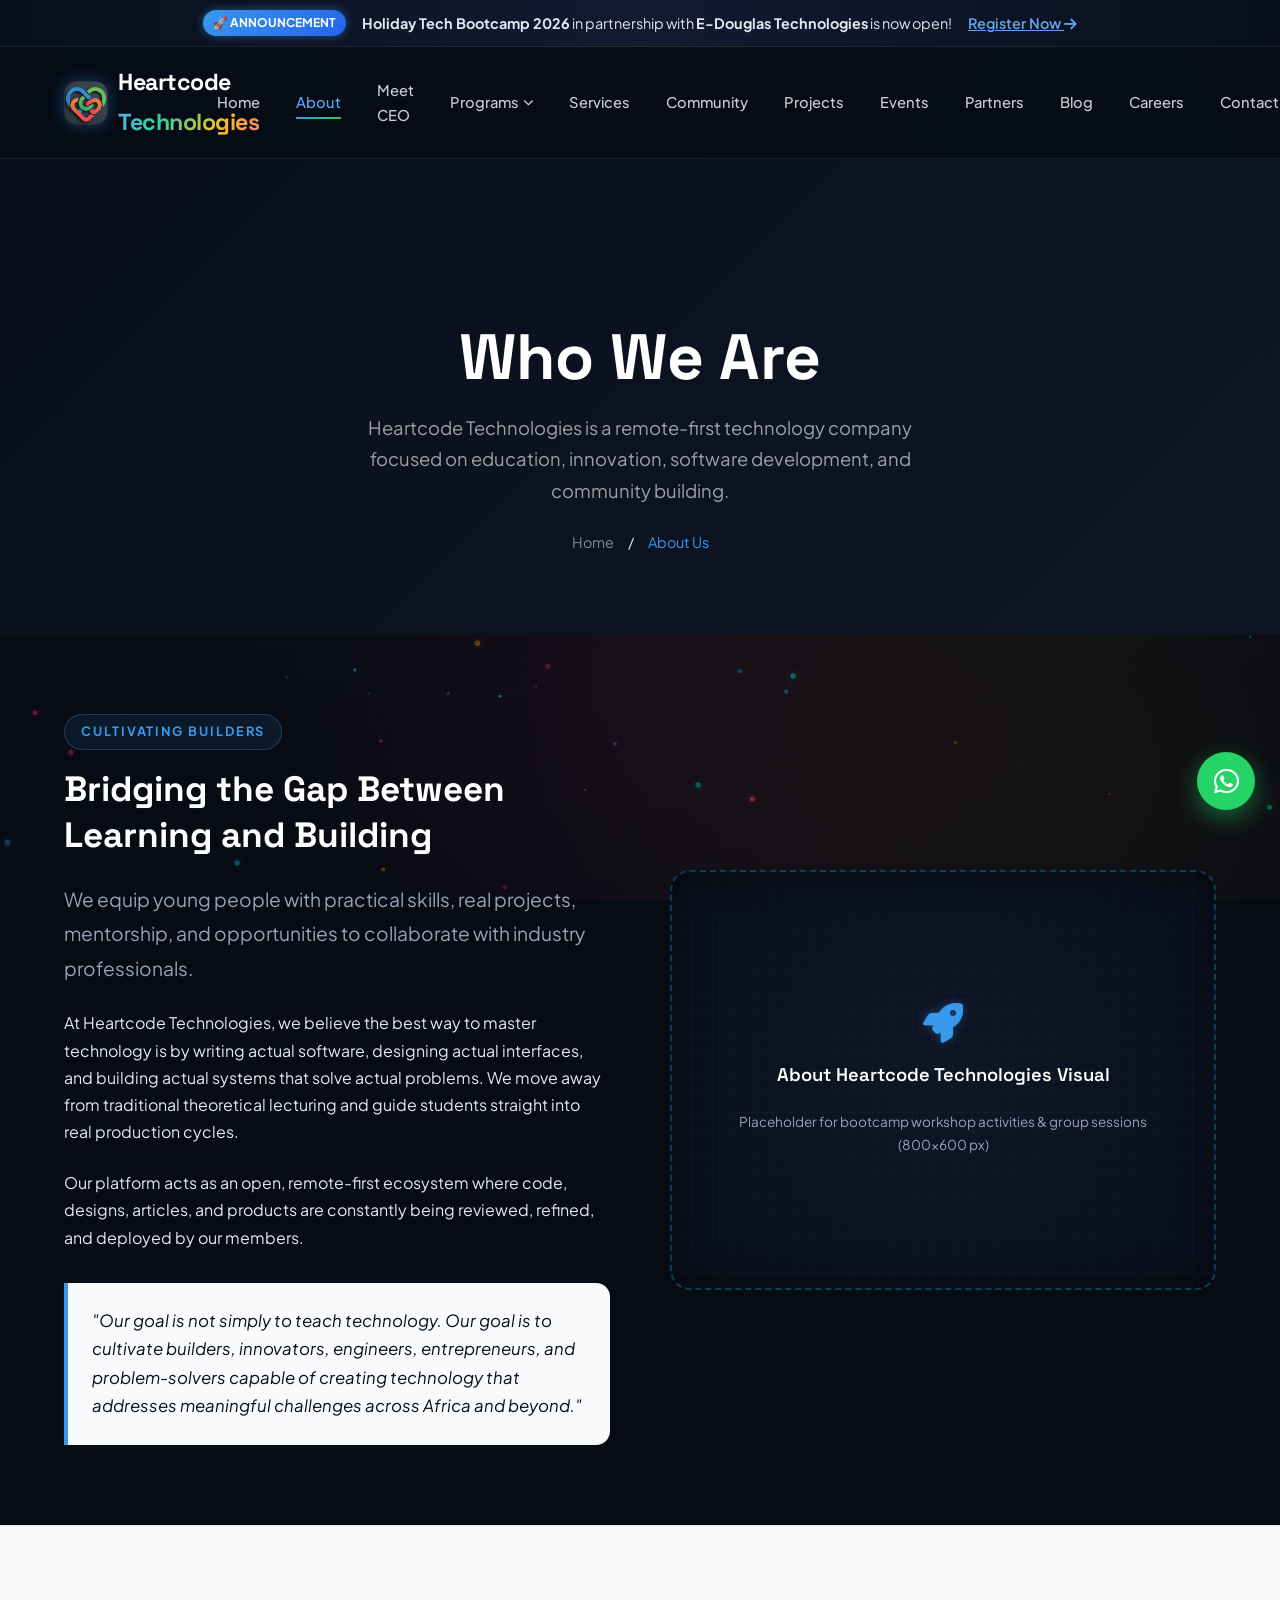
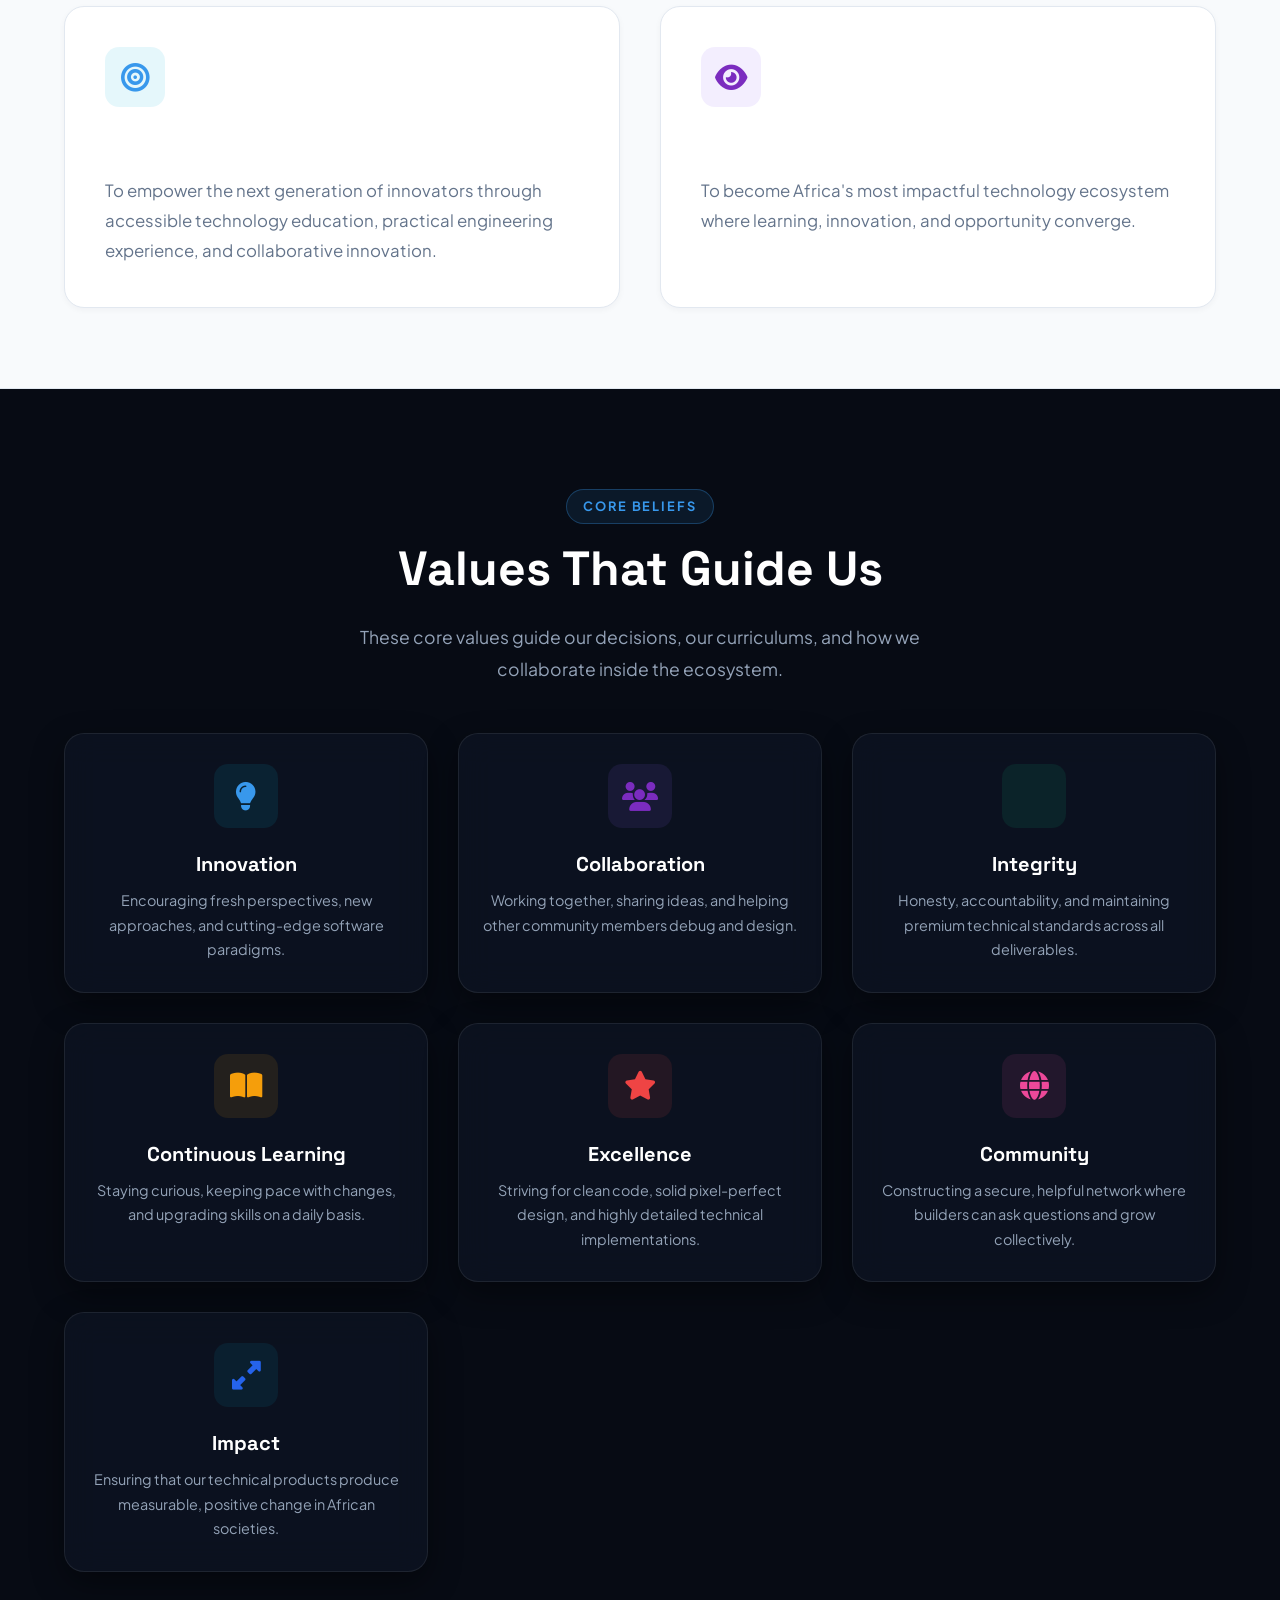
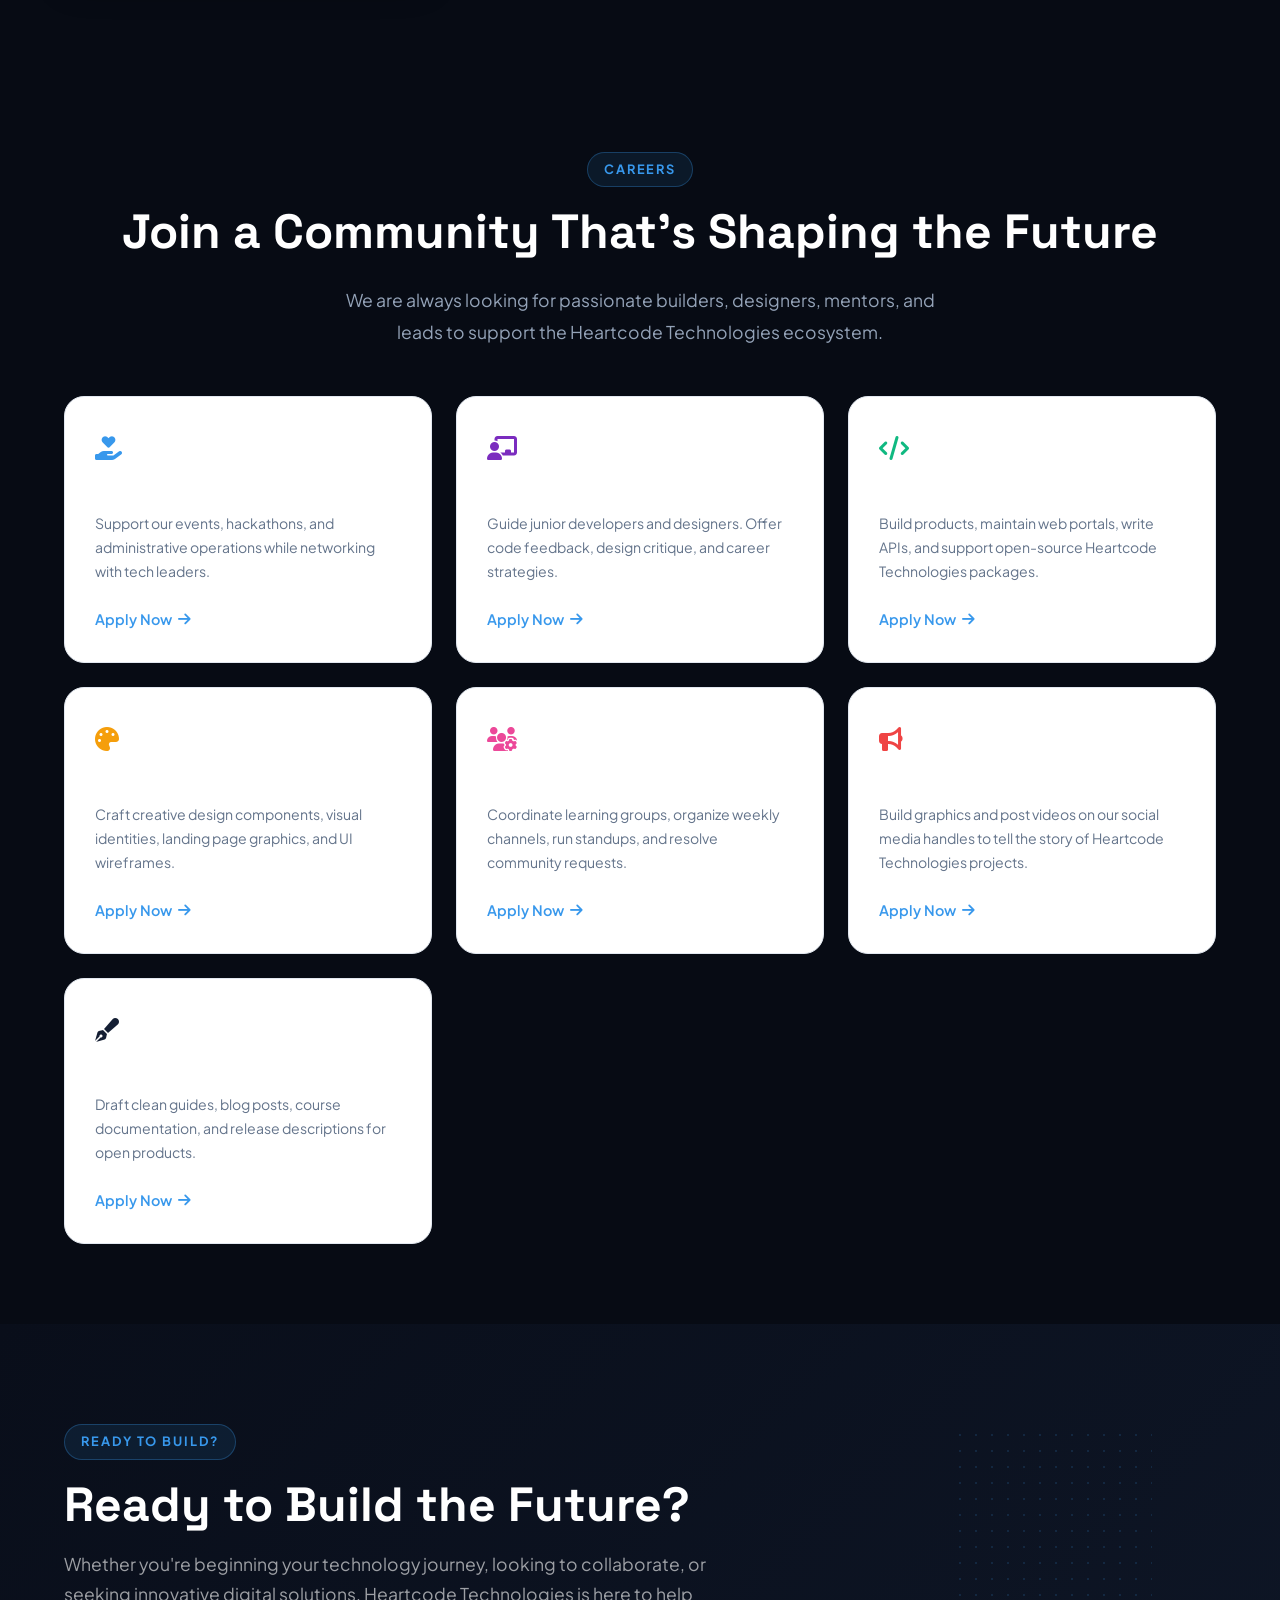
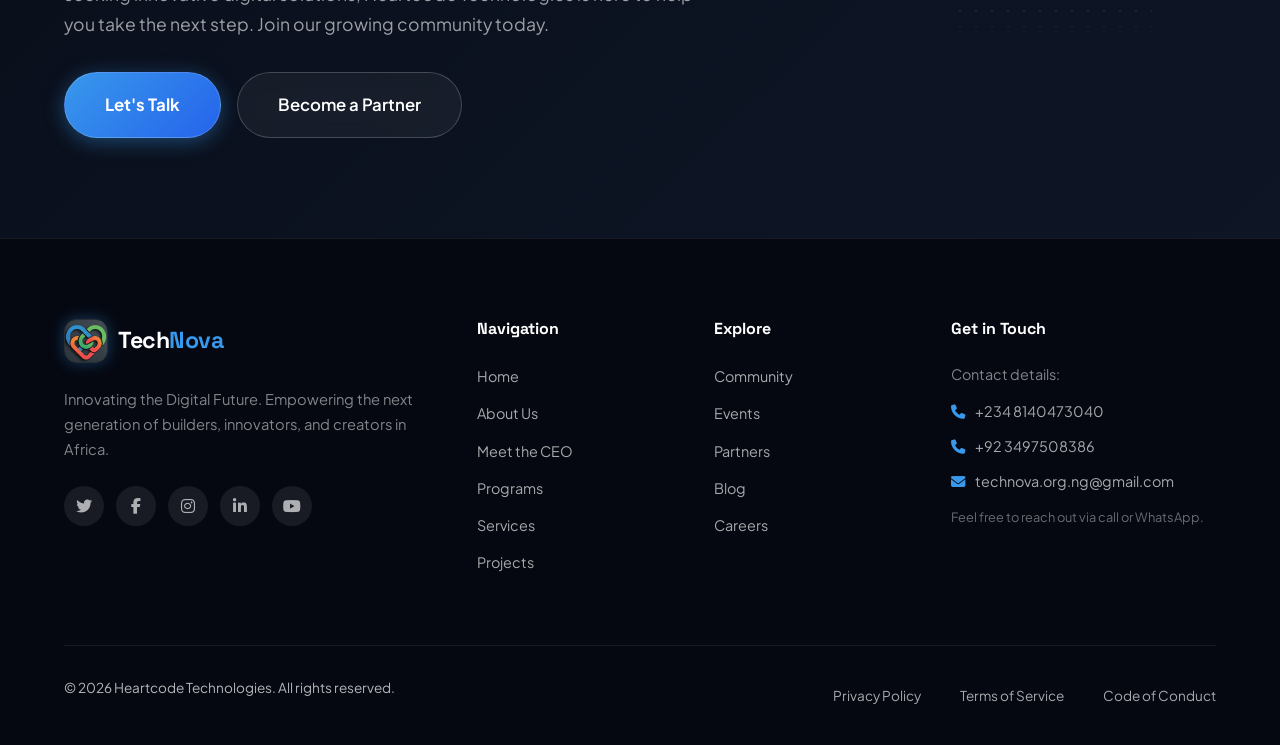
==== commit 0fe0f78a: "Rebrand about.html for Heartcode Technologies" ====
--- a/about.html
+++ b/about.html
@@ -4,10 +4,10 @@
 <head>
   <meta charset="UTF-8">
   <meta name="viewport" content="width=device-width, initial-scale=1.0">
-  <meta name="description" content="About Heartcode Nexus — Mission, vision, core values, and career opportunities at Africa's technology innovation hub.">
-  <meta name="keywords" content="Heartcode Nexus, Who We Are, Mission, Vision, Values, Tech Careers, Volunteer, Mentorship">
-  <meta name="author" content="Heartcode Nexus">
-  <title>About Us — Heartcode Nexus</title>
+  <meta name="description" content="About Heartcode Technologies — Mission, vision, core values, and career opportunities at Africa's technology innovation hub.">
+  <meta name="keywords" content="Heartcode Technologies, Who We Are, Mission, Vision, Values, Tech Careers, Volunteer, Mentorship">
+  <meta name="author" content="Heartcode Technologies">
+  <title>About Us — Heartcode Technologies</title>
   <link rel="shortcut icon" href="./assets/img/favicon.png">
   <link rel="stylesheet" href="./assets/css/style.css">
   <link rel="stylesheet" href="https://cdnjs.cloudflare.com/ajax/libs/font-awesome/6.5.0/css/all.min.css">
@@ -34,8 +34,8 @@
     <div class="container">
       <nav class="nav-inner">
         <a href="./index.html" class="logo">
-          <img src="./assets/img/heartcode-icon.png" alt="Heartcode Nexus Logo" class="brand-logo-img">
-          <span class="logo-text">Heartcode <span class="logo-gradient">Nexus</span></span>
+          <img src="./assets/img/heartcode-icon.png" alt="Heartcode Technologies Logo" class="brand-logo-img">
+          <span class="logo-text">Heartcode <span class="logo-gradient">Technologies</span></span>
         </a>
 
         <div class="nav-links" id="navLinks">
@@ -61,7 +61,7 @@
           <a href="./contact.html">Contact</a>
 
           <div class="nav-cta">
-            <a href="./contact.html" class="btn btn-primary btn-sm">Join Nexus</a>
+            <a href="./contact.html" class="btn btn-primary btn-sm">Let's Talk</a>
           </div>
         </div>
 
@@ -78,7 +78,7 @@
   <section class="page-header">
     <div class="container">
       <h1>Who We Are</h1>
-      <p>Heartcode Nexus is a remote-first technology company focused on education, innovation, software development, and community building.</p>
+      <p>Heartcode Technologies is a remote-first technology company focused on education, innovation, software development, and community building.</p>
       <div class="breadcrumb">
         <a href="./index.html">Home</a> &nbsp;/&nbsp; <span>About Us</span>
       </div>
@@ -93,7 +93,7 @@
           <span class="section-label">Cultivating Builders</span>
           <h2 style="font-size: 2.2rem; margin-bottom: 1.5rem; line-height: 1.3;">Bridging the Gap Between Learning and Building</h2>
           <p class="lead" style="margin-bottom: 1.5rem;">We equip young people with practical skills, real projects, mentorship, and opportunities to collaborate with industry professionals.</p>
-          <p style="margin-bottom: 1.5rem;">At Heartcode Nexus, we believe the best way to master technology is by writing actual software, designing actual interfaces, and building actual systems that solve actual problems. We move away from traditional theoretical lecturing and guide students straight into real production cycles.</p>
+          <p style="margin-bottom: 1.5rem;">At Heartcode Technologies, we believe the best way to master technology is by writing actual software, designing actual interfaces, and building actual systems that solve actual problems. We move away from traditional theoretical lecturing and guide students straight into real production cycles.</p>
           <p style="margin-bottom: 2rem;">Our platform acts as an open, remote-first ecosystem where code, designs, articles, and products are constantly being reviewed, refined, and deployed by our members.</p>
           
           <div style="background: var(--off-white); border-left: 4px solid var(--primary); padding: 24px; border-radius: 0 var(--radius-md) var(--radius-md) 0;">
@@ -106,7 +106,7 @@
         <div class="reveal">
           <div class="image-placeholder" style="height: 420px;">
             <i class="fas fa-rocket"></i>
-            <div class="image-placeholder-title">About Heartcode Nexus Visual</div>
+            <div class="image-placeholder-title">About Heartcode Technologies Visual</div>
             <div class="image-placeholder-subtitle">Placeholder for bootcamp workshop activities & group sessions (800x600 px)</div>
           </div>
         </div>
@@ -198,7 +198,7 @@
       <div class="text-center reveal">
         <span class="section-label" style="justify-content:center;">Careers</span>
         <h2 class="section-title">Join a Community That's Shaping the Future</h2>
-        <p class="section-desc" style="margin: 0 auto 3rem;">We are always looking for passionate builders, designers, mentors, and leads to support the Heartcode Nexus ecosystem.</p>
+        <p class="section-desc" style="margin: 0 auto 3rem;">We are always looking for passionate builders, designers, mentors, and leads to support the Heartcode Technologies ecosystem.</p>
       </div>
 
       <div style="display: grid; grid-template-columns: repeat(auto-fit, minmax(280px, 1fr)); gap: 24px;">
@@ -219,7 +219,7 @@
         <div style="background: var(--white); padding: 30px; border-radius: var(--radius-lg); border: 1px solid var(--gray-100);">
           <div style="color: var(--accent-green); font-size: 1.5rem; margin-bottom: 12px;"><i class="fas fa-code"></i></div>
           <h4 style="margin-bottom: 8px;">Developer</h4>
-          <p style="font-size: 0.88rem; color: var(--gray-400); margin-bottom: 15px;">Build products, maintain web portals, write APIs, and support open-source Heartcode Nexus packages.</p>
+          <p style="font-size: 0.88rem; color: var(--gray-400); margin-bottom: 15px;">Build products, maintain web portals, write APIs, and support open-source Heartcode Technologies packages.</p>
           <a href="./contact.html" class="read-more">Apply Now <i class="fas fa-arrow-right"></i></a>
         </div>
 
@@ -240,7 +240,7 @@
         <div style="background: var(--white); padding: 30px; border-radius: var(--radius-lg); border: 1px solid var(--gray-100);">
           <div style="color: var(--accent-red); font-size: 1.5rem; margin-bottom: 12px;"><i class="fas fa-bullhorn"></i></div>
           <h4 style="margin-bottom: 8px;">Content Creator</h4>
-          <p style="font-size: 0.88rem; color: var(--gray-400); margin-bottom: 15px;">Build graphics and post videos on our social media handles to tell the story of Heartcode Nexus projects.</p>
+          <p style="font-size: 0.88rem; color: var(--gray-400); margin-bottom: 15px;">Build graphics and post videos on our social media handles to tell the story of Heartcode Technologies projects.</p>
           <a href="./contact.html" class="read-more">Apply Now <i class="fas fa-arrow-right"></i></a>
         </div>
 
@@ -263,9 +263,9 @@
       <div class="cta-content reveal">
         <span class="section-label" style="color:var(--primary-light);">Ready to Build?</span>
         <h2>Ready to Build the Future?</h2>
-        <p>Whether you're beginning your technology journey, looking to collaborate, or seeking innovative digital solutions, Heartcode Nexus is here to help you take the next step. Join our growing community today.</p>
+        <p>Whether you're beginning your technology journey, looking to collaborate, or seeking innovative digital solutions, Heartcode Technologies is here to help you take the next step. Join our growing community today.</p>
         <div style="display: flex; gap: 16px; margin-top: 2rem; flex-wrap: wrap;">
-          <a href="./contact.html" class="btn btn-primary btn-lg">Join Nexus</a>
+          <a href="./contact.html" class="btn btn-primary btn-lg">Let's Talk</a>
           <a href="./partners.html" class="btn btn-outline btn-lg">Become a Partner</a>
         </div>
       </div>
@@ -278,7 +278,7 @@
       <div class="footer-grid">
         <div class="footer-brand">
           <a href="./index.html" class="logo" style="margin-bottom: 1.5rem;">
-            <img src="./assets/img/heartcode-icon.png" alt="Heartcode Nexus Logo" class="brand-logo-img">
+            <img src="./assets/img/heartcode-icon.png" alt="Heartcode Technologies Logo" class="brand-logo-img">
             <span class="logo-text" style="color: var(--white);">Tech<span>Nova</span></span>
           </a>
           <p>Innovating the Digital Future. Empowering the next generation of builders, innovators, and creators in Africa.</p>
@@ -327,7 +327,7 @@
       </div>
 
       <div class="footer-bottom">
-        <p>© 2026 Heartcode Nexus. All rights reserved.</p>
+        <p>© 2026 Heartcode Technologies. All rights reserved.</p>
         <div class="footer-bottom-links">
           <a href="./privacy.html" style="margin-right: 15px;">Privacy Policy</a>
           <a href="./terms.html" style="margin-right: 15px;">Terms of Service</a>
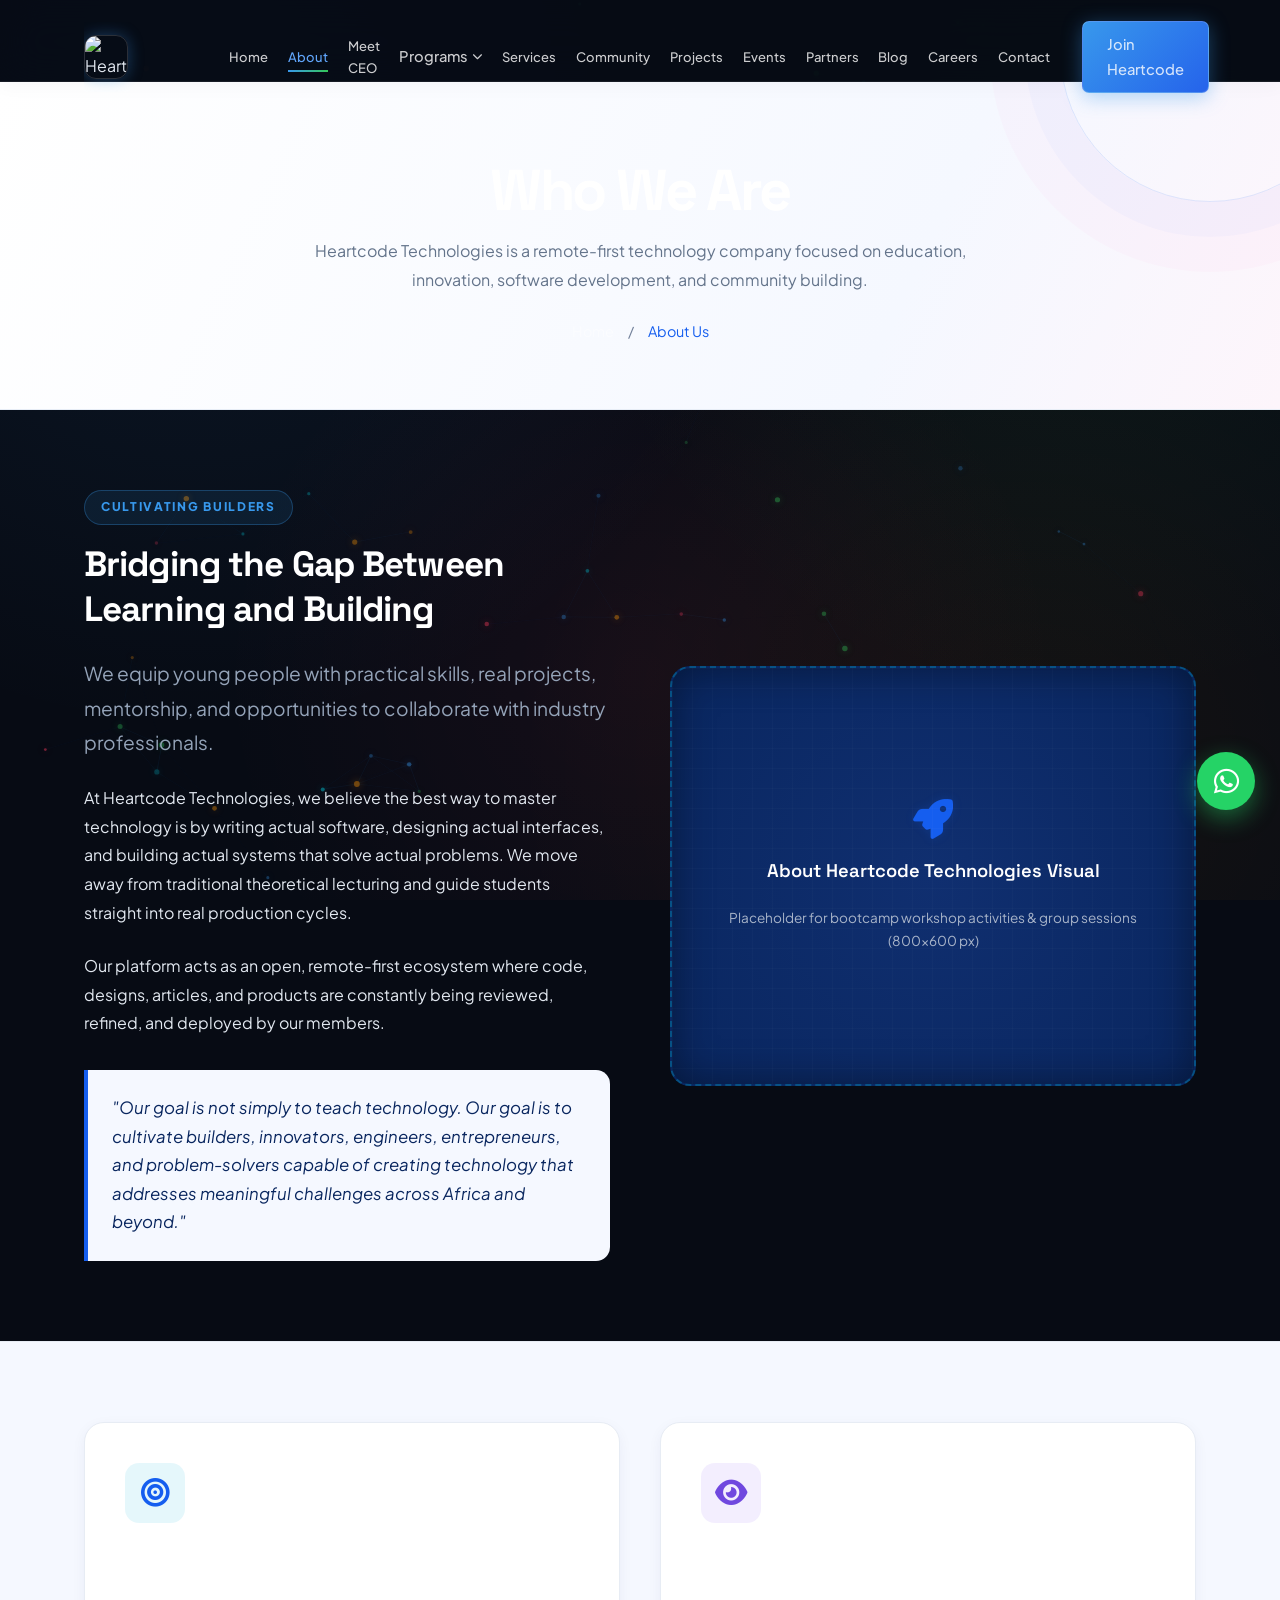
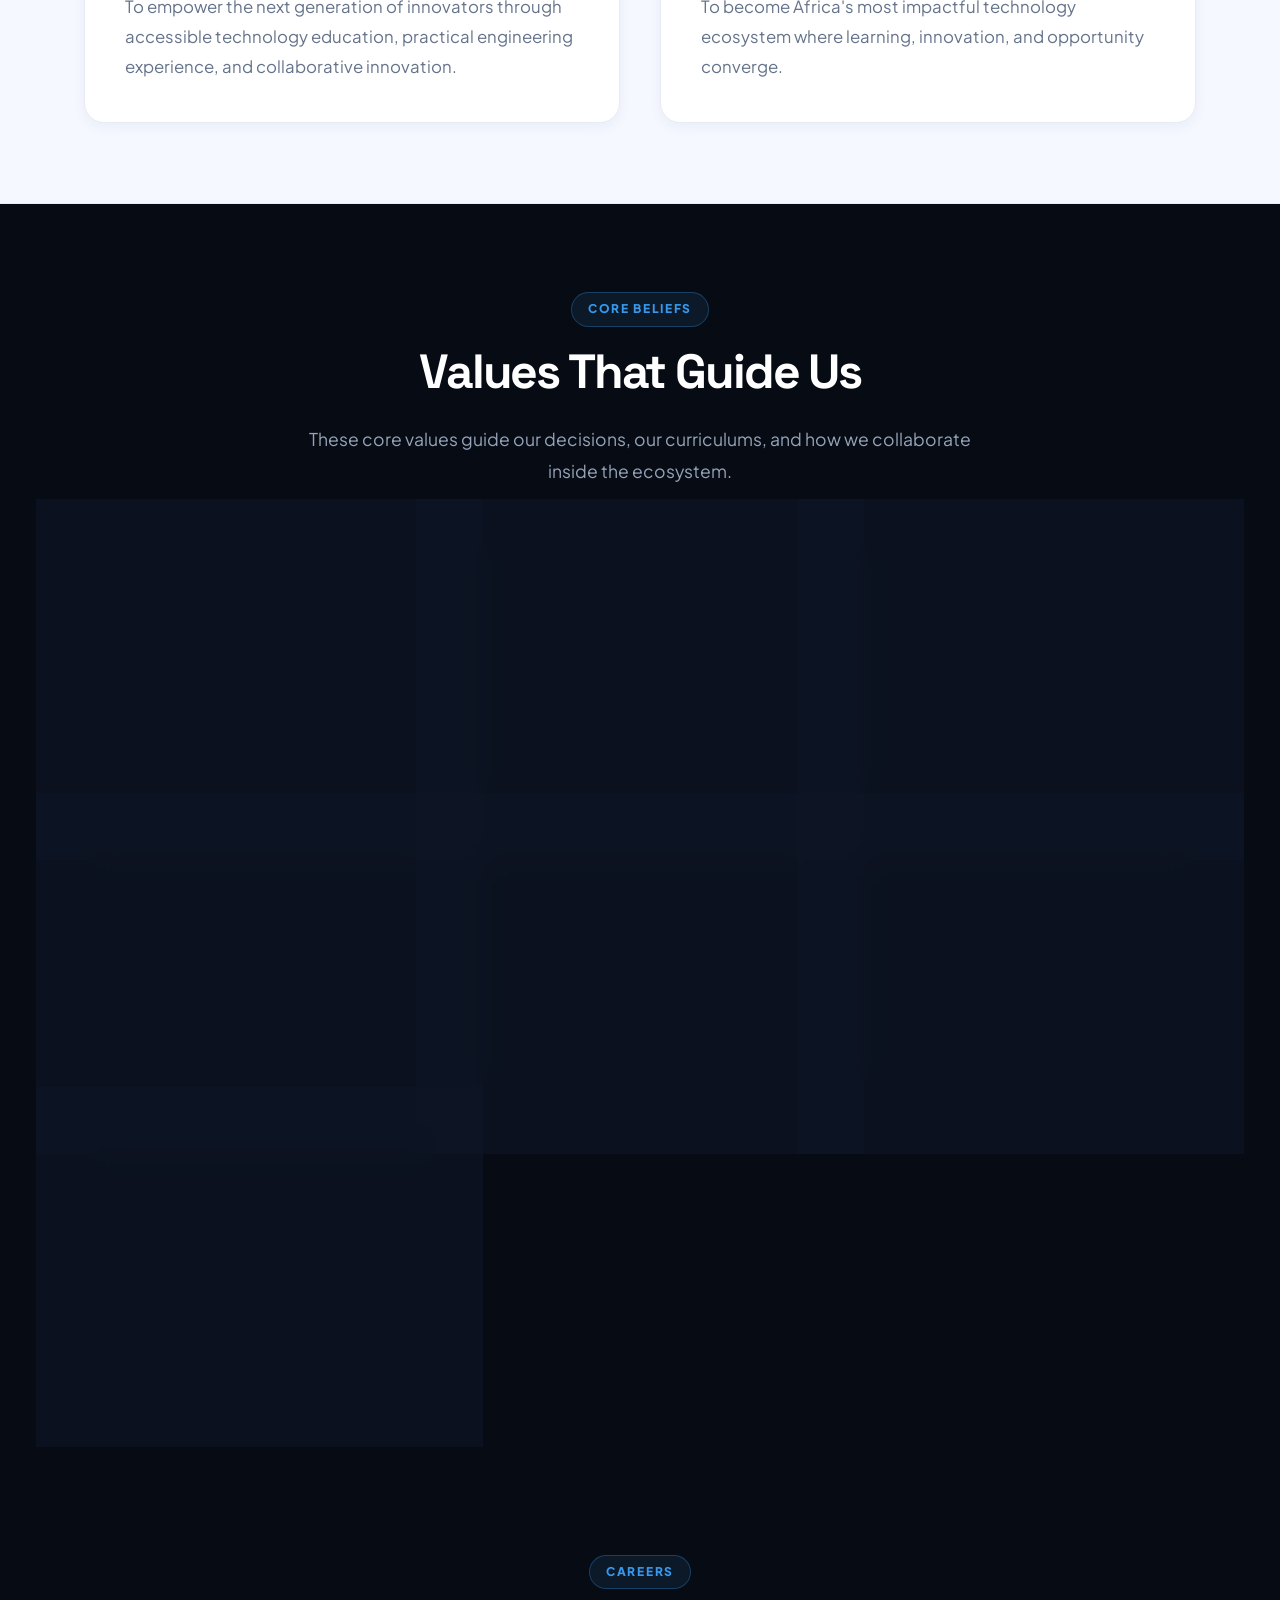
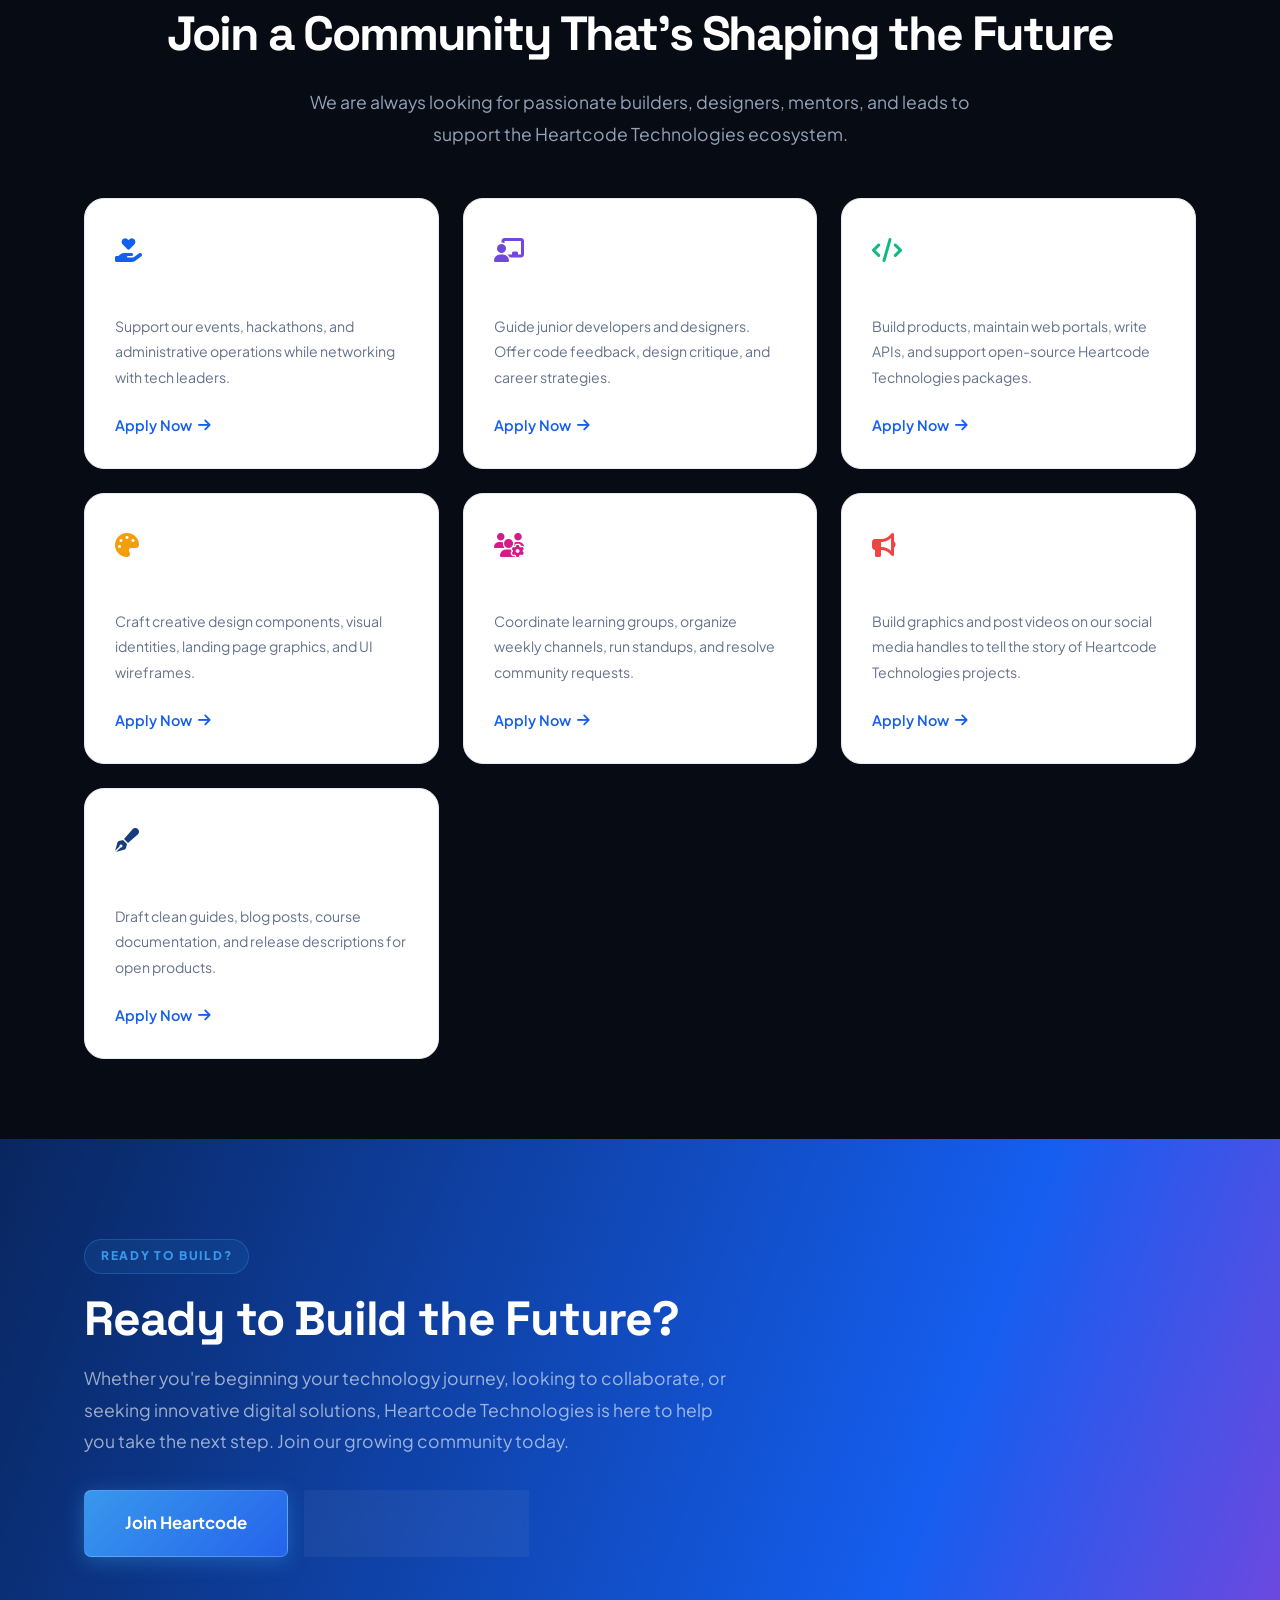
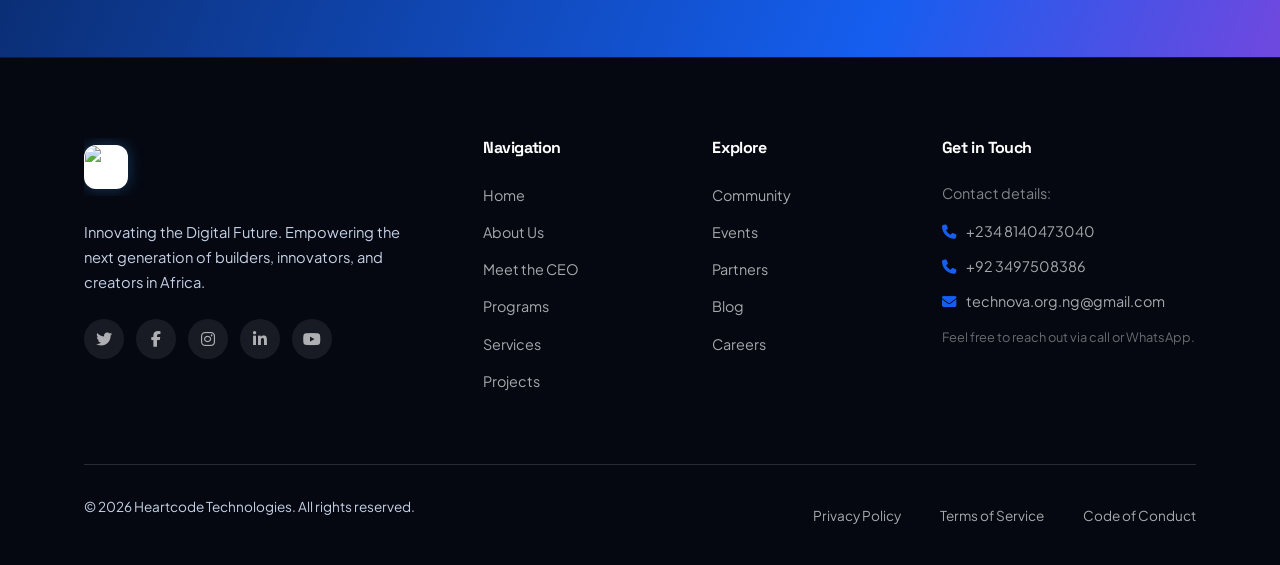
==== commit b5812cfa: "Restore original Heartcode pages with unified Technologies branding and editorial styling" ====
--- a/about.html
+++ b/about.html
@@ -11,6 +11,7 @@
   <link rel="shortcut icon" href="./assets/img/favicon.png">
   <link rel="stylesheet" href="./assets/css/style.css">
   <link rel="stylesheet" href="https://cdnjs.cloudflare.com/ajax/libs/font-awesome/6.5.0/css/all.min.css">
+<link rel="stylesheet" href="./assets/css/heartcode-refresh.css">
 </head>
 
 <body>
@@ -18,24 +19,13 @@
   <!-- Mobile Overlay -->
   <div class="mobile-overlay"></div>
 
-  <!-- ========== ANNOUNCEMENT BAR ========== -->
-  <div class="announcement-bar">
-    <div class="container">
-      <div class="announcement-inner">
-        <span class="announcement-badge">🚀 Announcement</span>
-        <span><strong>Holiday Tech Bootcamp 2026</strong> in partnership with <strong>E-Douglas Technologies</strong> is now open!</span>
-        <a href="./programs.html" class="announcement-link">Register Now <i class="fas fa-arrow-right"></i></a>
-      </div>
-    </div>
-  </div>
-
-  <!-- ========== HEADER ========== -->
+  
   <header class="header" id="header">
     <div class="container">
       <nav class="nav-inner">
         <a href="./index.html" class="logo">
-          <img src="./assets/img/heartcode-icon.png" alt="Heartcode Technologies Logo" class="brand-logo-img">
-          <span class="logo-text">Heartcode <span class="logo-gradient">Technologies</span></span>
+          <img src="./assets/img/heartcode-technologies-logo.jpg" alt="Heartcode Technologies" class="brand-logo-img">
+          </span>
         </a>
 
         <div class="nav-links" id="navLinks">
@@ -61,7 +51,7 @@
           <a href="./contact.html">Contact</a>
 
           <div class="nav-cta">
-            <a href="./contact.html" class="btn btn-primary btn-sm">Let's Talk</a>
+            <a href="./contact.html" class="btn btn-primary btn-sm">Join Heartcode</a>
           </div>
         </div>
 
@@ -265,7 +255,7 @@
         <h2>Ready to Build the Future?</h2>
         <p>Whether you're beginning your technology journey, looking to collaborate, or seeking innovative digital solutions, Heartcode Technologies is here to help you take the next step. Join our growing community today.</p>
         <div style="display: flex; gap: 16px; margin-top: 2rem; flex-wrap: wrap;">
-          <a href="./contact.html" class="btn btn-primary btn-lg">Let's Talk</a>
+          <a href="./contact.html" class="btn btn-primary btn-lg">Join Heartcode</a>
           <a href="./partners.html" class="btn btn-outline btn-lg">Become a Partner</a>
         </div>
       </div>
@@ -278,8 +268,8 @@
       <div class="footer-grid">
         <div class="footer-brand">
           <a href="./index.html" class="logo" style="margin-bottom: 1.5rem;">
-            <img src="./assets/img/heartcode-icon.png" alt="Heartcode Technologies Logo" class="brand-logo-img">
-            <span class="logo-text" style="color: var(--white);">Tech<span>Nova</span></span>
+            <img src="./assets/img/heartcode-technologies-logo.jpg" alt="Heartcode Technologies" class="brand-logo-img">
+            </span>
           </a>
           <p>Innovating the Digital Future. Empowering the next generation of builders, innovators, and creators in Africa.</p>
           <div class="footer-social">
--- a/assets/css/style.css
+++ b/assets/css/style.css
@@ -3064,3 +3064,15 @@
 
 
 
+
+/* HEARTCODE TECHNOLOGIES — Corporate Editorial Rebrand */
+:root{--brand-blue:#155EEF;--primary:#155EEF;--primary-dark:#123FAD;--primary-light:#4F8BFF;--primary-glow:rgba(21,94,239,.16);--navy:#0B1F4D;--navy-light:#102A63;--navy-mid:#173B80;--dark-space:#F7F9FC;--dark:#10234D;--accent-purple:#7A27C7;--accent-violet:#8B35D6;--accent-pink:#E6007E;--accent-cyan:#155EEF;--off-white:#F7F9FC;--gray-50:#F5F7FB;--gray-100:#E7ECF4;--gray-200:#D4DCE9;--gray-300:#A7B3C8;--gray-400:#65738B;--gray-500:#4B5870;--gray-600:#34415B;--font-heading:'Plus Jakarta Sans','Outfit',sans-serif;--font-body:'Plus Jakarta Sans','Outfit',sans-serif;--section-padding:88px 0;--radius-lg:18px;--radius-xl:24px;--shadow-sm:0 3px 12px rgba(11,31,77,.04);--shadow-md:0 10px 28px rgba(11,31,77,.07);--shadow-lg:0 18px 48px rgba(11,31,77,.10)}
+body{color:#34415B;background:#fff}h1,h2,h3,h4,h5,h6{color:#0B1F4D;letter-spacing:-.035em}.container{max-width:1240px}
+.header{background:rgba(255,255,255,.96);border-bottom:1px solid #E7ECF4;box-shadow:0 3px 18px rgba(11,31,77,.035);backdrop-filter:blur(16px)}.header.scrolled{background:rgba(255,255,255,.98);box-shadow:0 8px 28px rgba(11,31,77,.08)}
+.brand-logo-img{width:48px;height:48px;object-fit:contain;border-radius:0}.logo-text{display:inline-flex;gap:7px;color:#0B1F4D;font-size:1.18rem;font-weight:800;letter-spacing:-.05em}.logo-gradient{background:linear-gradient(105deg,#155EEF 15%,#8B35D6 65%,#E6007E 100%);-webkit-background-clip:text;background-clip:text;color:transparent}
+.nav-links>a,.nav-dropdown-toggle{color:#24375D;font-weight:600}.nav-links>a:hover,.nav-dropdown-toggle:hover,.nav-links>a.active{color:#155EEF}.nav-cta .btn,.btn{border-radius:7px;box-shadow:none}.btn-primary{background:#155EEF;box-shadow:0 8px 20px rgba(21,94,239,.16)}.btn-primary:hover{background:#104BC7;box-shadow:0 12px 24px rgba(21,94,239,.22)}.btn-outline{border:1px solid #D4DCE9;color:#0B1F4D}.announcement-bar{background:#0B1F4D}
+.hero{position:relative;overflow:hidden;background:#fff;color:#0B1F4D;padding:94px 0 88px;min-height:620px}.hero:before{content:"";position:absolute;right:-12%;top:-35%;width:65%;height:150%;background:radial-gradient(ellipse at center,rgba(21,94,239,.08),transparent 65%);pointer-events:none}.hero-bg-shapes,.hero-grid{display:none}.hero-content{position:relative;z-index:1;grid-template-columns:minmax(0,1.02fr) minmax(0,.98fr);gap:70px;align-items:center}.hero-text{max-width:650px}.hero .section-label,.section-label{color:#155EEF;font-size:.76rem;letter-spacing:.16em;font-weight:800;text-transform:uppercase}.hero h1{font-size:clamp(2.8rem,5.3vw,5rem);line-height:1.04;letter-spacing:-.065em;color:#0B1F4D;max-width:720px}.hero h1 .highlight{color:#155EEF;background:none}.hero-desc{color:#596982;font-size:1.08rem;line-height:1.85;max-width:590px}.hero .hero-text>p[style]{color:#71809A!important}.hero .hero-text>p[style] i{color:#155EEF!important}.hero-buttons{gap:14px}
+.hero-visual{padding:10px 0 18px}.hero-image-wrapper{border-radius:18px;overflow:hidden;box-shadow:0 28px 70px rgba(11,31,77,.16);border:1px solid #E7ECF4;transform:none}.hero-image-wrapper img{min-height:440px;object-fit:cover}.hero-float-card{border:1px solid #E7ECF4;box-shadow:0 14px 38px rgba(11,31,77,.10);border-radius:12px;background:#fff}.hero-float-card .icon-circle{background:#EEF4FF;color:#155EEF}
+.partners-section{background:#F7F9FC;border-top:1px solid #E7ECF4;border-bottom:1px solid #E7ECF4}.partner-logo-box{background:#fff;border:1px solid #E7ECF4;border-radius:10px}.section-title{letter-spacing:-.045em}.service-card,.project-card,.event-card,.blog-card{border:1px solid #E7ECF4;box-shadow:0 8px 24px rgba(11,31,77,.045);border-radius:14px}.service-card:hover,.project-card:hover,.event-card:hover,.blog-card:hover{box-shadow:0 18px 38px rgba(11,31,77,.09);transform:translateY(-4px)}.page-header{background:#F7F9FC;border-bottom:1px solid #E7ECF4}.page-header h1{color:#0B1F4D}.page-header p{color:#65738B}footer,.footer{background:#0B1F4D}input,textarea,select{border-radius:8px}
+@media(max-width:900px){.hero{padding:72px 0 64px;min-height:auto}.hero-content{grid-template-columns:1fr;gap:42px}.hero-text{max-width:760px}.hero h1{font-size:clamp(2.55rem,8vw,4rem)}.hero-image-wrapper img{min-height:320px;max-height:460px}.brand-logo-img{width:42px;height:42px}}
+@media(max-width:768px){.hero{padding:58px 0 52px}.hero-content{gap:30px}.hero-float-card{display:none}.announcement-inner{gap:8px;flex-wrap:wrap}.brand-logo-img{width:38px;height:38px}}
--- a/assets/css/heartcode-refresh.css
+++ b/assets/css/heartcode-refresh.css
@@ -0,0 +1,17 @@
+/* Heartcode Technologies — corporate editorial design system */
+:root{--primary:#155eef;--primary-dark:#09265f;--primary-light:#6b91f5;--primary-glow:rgba(21,94,239,.18);--navy:#09265f;--navy-light:#102f70;--off-white:#f5f8ff;--accent-cyan:#155eef;--accent-purple:#7048df;--accent-pink:#d7198a;--font-heading:'Manrope','Space Grotesk',sans-serif;--font-body:'DM Sans','Plus Jakarta Sans',sans-serif;--radius-lg:20px;--radius-xl:26px;--shadow-sm:0 4px 14px rgba(9,38,95,.05);--shadow-md:0 12px 32px rgba(9,38,95,.08);--shadow-lg:0 22px 60px rgba(9,38,95,.11)}
+body{color:#243656;background:#fff;font-family:var(--font-body)}h1,h2,h3,h4,h5,h6{color:#09265f;font-family:var(--font-heading);letter-spacing:-.025em}p{line-height:1.8}.container{max-width:1160px}
+.header{height:82px;background:rgba(255,255,255,.96);border-bottom:1px solid #e7edf6;box-shadow:0 4px 18px rgba(9,38,95,.035);backdrop-filter:blur(14px)}.header.scrolled{box-shadow:0 10px 30px rgba(9,38,95,.08)}.nav-inner{min-height:82px}
+.logo{display:flex;align-items:center;min-width:145px;max-width:165px;height:70px;overflow:hidden}.logo .brand-logo-img{width:100%;height:68px;object-fit:contain}
+.nav-links{gap:clamp(12px,1.55vw,22px)}.nav-links>a,.nav-dropdown-toggle{font-size:13px;font-weight:600;color:#50617e}.nav-links>a.active,.nav-links>a:hover,.nav-dropdown-toggle:hover{color:#155eef}.nav-contact{background:#09265f;color:#fff!important;padding:11px 18px;border-radius:999px}.nav-contact:hover{background:#155eef}
+.nav-dropdown-menu{border:1px solid #e7edf6;border-radius:14px;box-shadow:var(--shadow-md);padding:8px;background:#fff}.nav-dropdown-menu a{border-radius:9px;font-size:13px;padding:10px 13px}.nav-dropdown-menu a:hover{background:#f3f6ff;color:#155eef}
+.menu-toggle{border-color:#dce5f3}.menu-toggle span{background:#09265f}
+.page-header{padding:74px 0 66px;background:linear-gradient(115deg,#fff 0%,#f5f8ff 70%,#fdf5fb 100%);border-bottom:1px solid #e7edf6;position:relative;overflow:hidden}.page-header:after{content:"";position:absolute;width:300px;height:300px;border:1px solid rgba(21,94,239,.12);border-radius:50%;right:-80px;top:-180px;box-shadow:0 0 0 35px rgba(21,94,239,.025),0 0 0 70px rgba(215,25,138,.02);pointer-events:none}.page-header .container{position:relative;z-index:1}.page-header h1{font-size:clamp(2.3rem,4.5vw,3.8rem);letter-spacing:-.05em;margin-bottom:12px}.page-header p{max-width:690px;color:#64748b;font-size:1rem}.breadcrumb{color:#73819a;font-size:13px}.breadcrumb a{color:#155eef}
+.section-label{color:#155eef;font-size:.75rem;font-weight:800;letter-spacing:.14em;text-transform:uppercase}.section-title{letter-spacing:-.045em}.section-desc{color:#64748b;max-width:680px}
+.service-card,.project-card,.blog-card,.event-card,.partner-card,.career-card,.course-card,.feature-card{border:1px solid #e6edf7;border-radius:20px;background:#fff;box-shadow:0 6px 22px rgba(9,38,95,.045);transition:transform .22s ease,box-shadow .22s ease,border-color .22s ease}.service-card:hover,.project-card:hover,.blog-card:hover,.event-card:hover,.partner-card:hover,.career-card:hover,.course-card:hover,.feature-card:hover{transform:translateY(-4px);border-color:#cad9fa;box-shadow:var(--shadow-md)}
+.service-icon{background:#edf3ff;color:#155eef;border-radius:14px}.btn-primary{background:#155eef;box-shadow:0 8px 20px rgba(21,94,239,.18)}.btn-primary:hover{background:#09265f}.btn-outline{border-color:#d9e4f5;color:#09265f}.cta-banner{background:linear-gradient(110deg,#09265f,#155eef 72%,#7048df);border-radius:0}
+.footer{background:#071b45}.footer .logo .brand-logo-img{width:70px;height:58px;object-fit:contain;background:#fff;border-radius:8px}.footer .logo{min-width:70px;width:70px;height:58px}.footer .logo-text{display:none}.footer p,.footer li a{color:#c5d1e6}.footer-bottom{border-color:rgba(255,255,255,.14)}
+img{border-radius:inherit}
+@media(max-width:1100px){.nav-links{gap:12px}.nav-links>a,.nav-dropdown-toggle{font-size:12px}}
+@media(max-width:768px){.header,.nav-inner{height:74px;min-height:74px}.logo{height:64px;width:128px;min-width:128px}.logo .brand-logo-img{height:62px}.nav-links{top:74px;background:#fff;border-top:1px solid #e7edf6;box-shadow:0 20px 40px rgba(9,38,95,.12);padding:18px 24px 26px;gap:4px;max-height:calc(100vh - 74px);overflow:auto}.nav-links>a,.nav-dropdown-toggle{font-size:14px;padding:12px 4px}.nav-contact{margin-top:8px;text-align:center}.nav-dropdown-menu{position:static;display:none;box-shadow:none;border:0;background:#f5f8ff;margin:4px 0 8px 8px}.nav-dropdown.mobile-open .nav-dropdown-menu{display:block}.page-header{padding:58px 0 48px}.page-header h1{font-size:2.35rem}}
+@media(prefers-reduced-motion:reduce){*,*:before,*:after{scroll-behavior:auto!important;transition:none!important}}
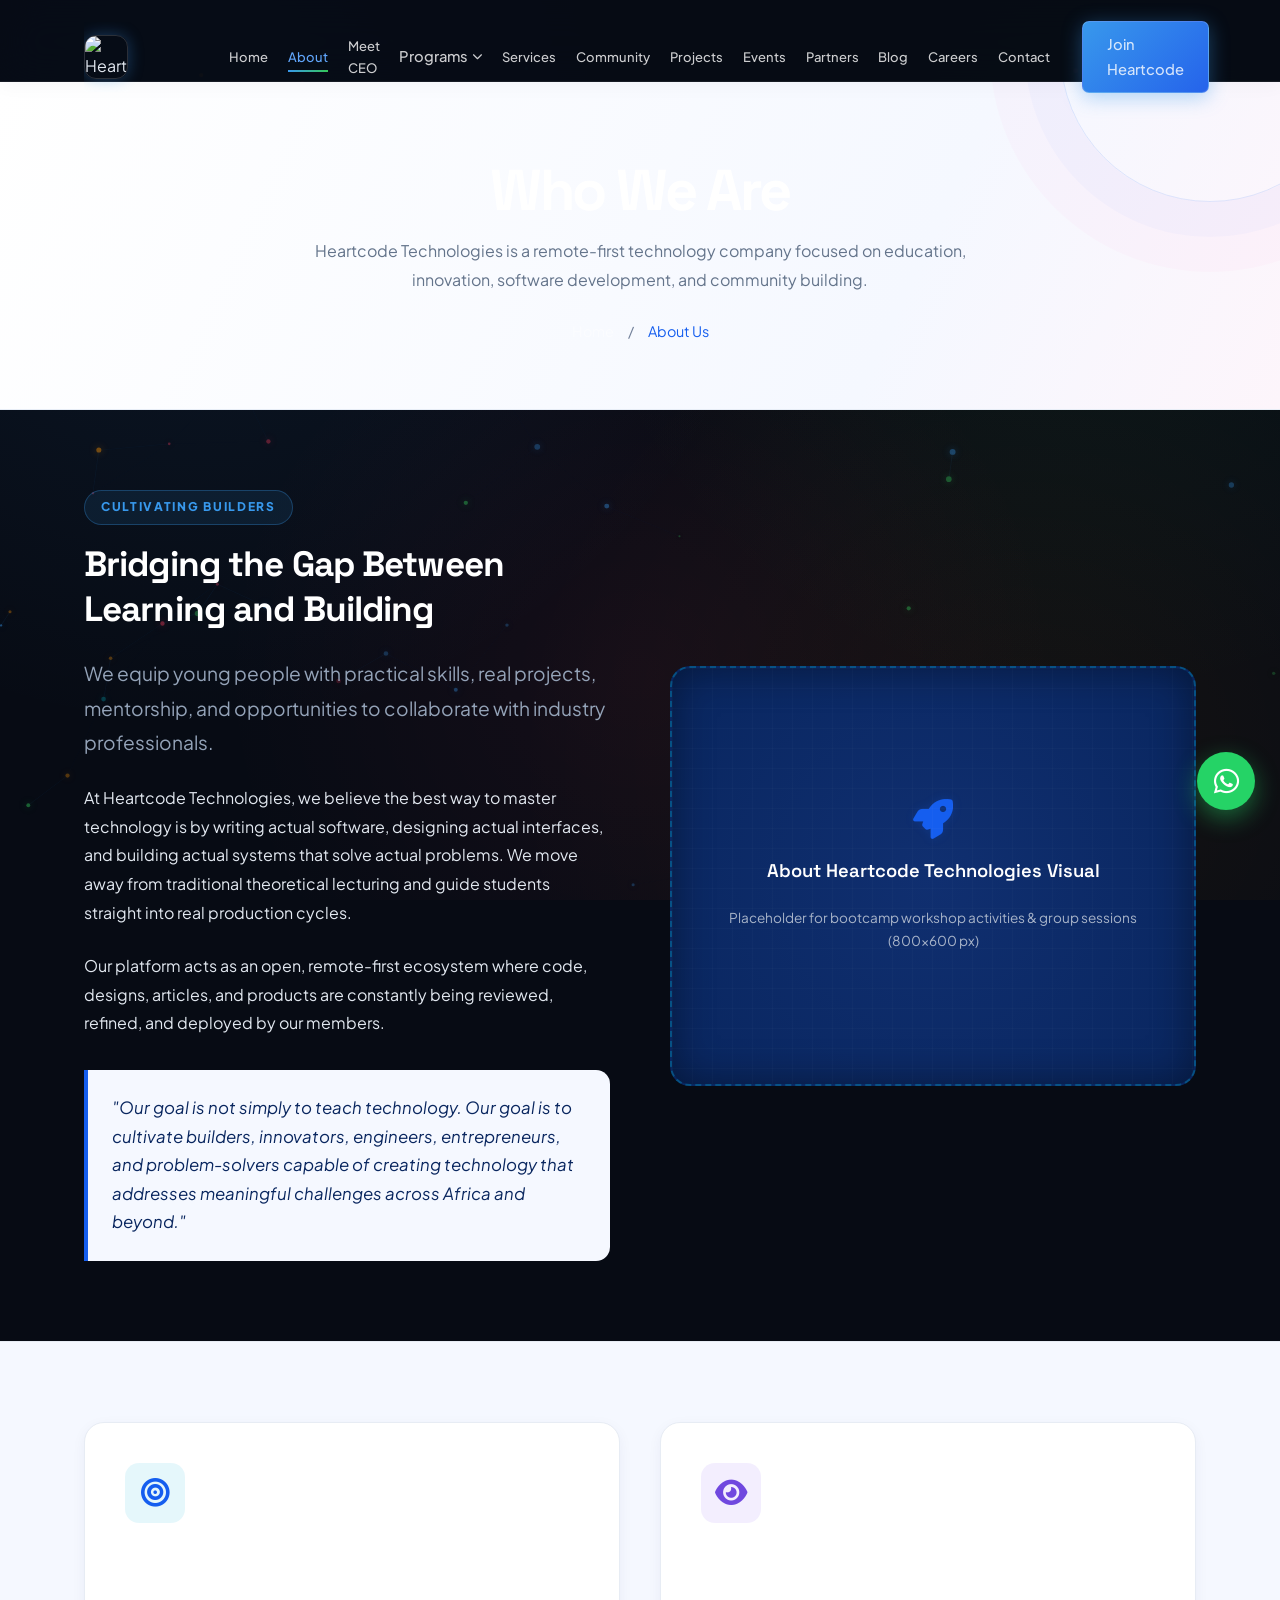
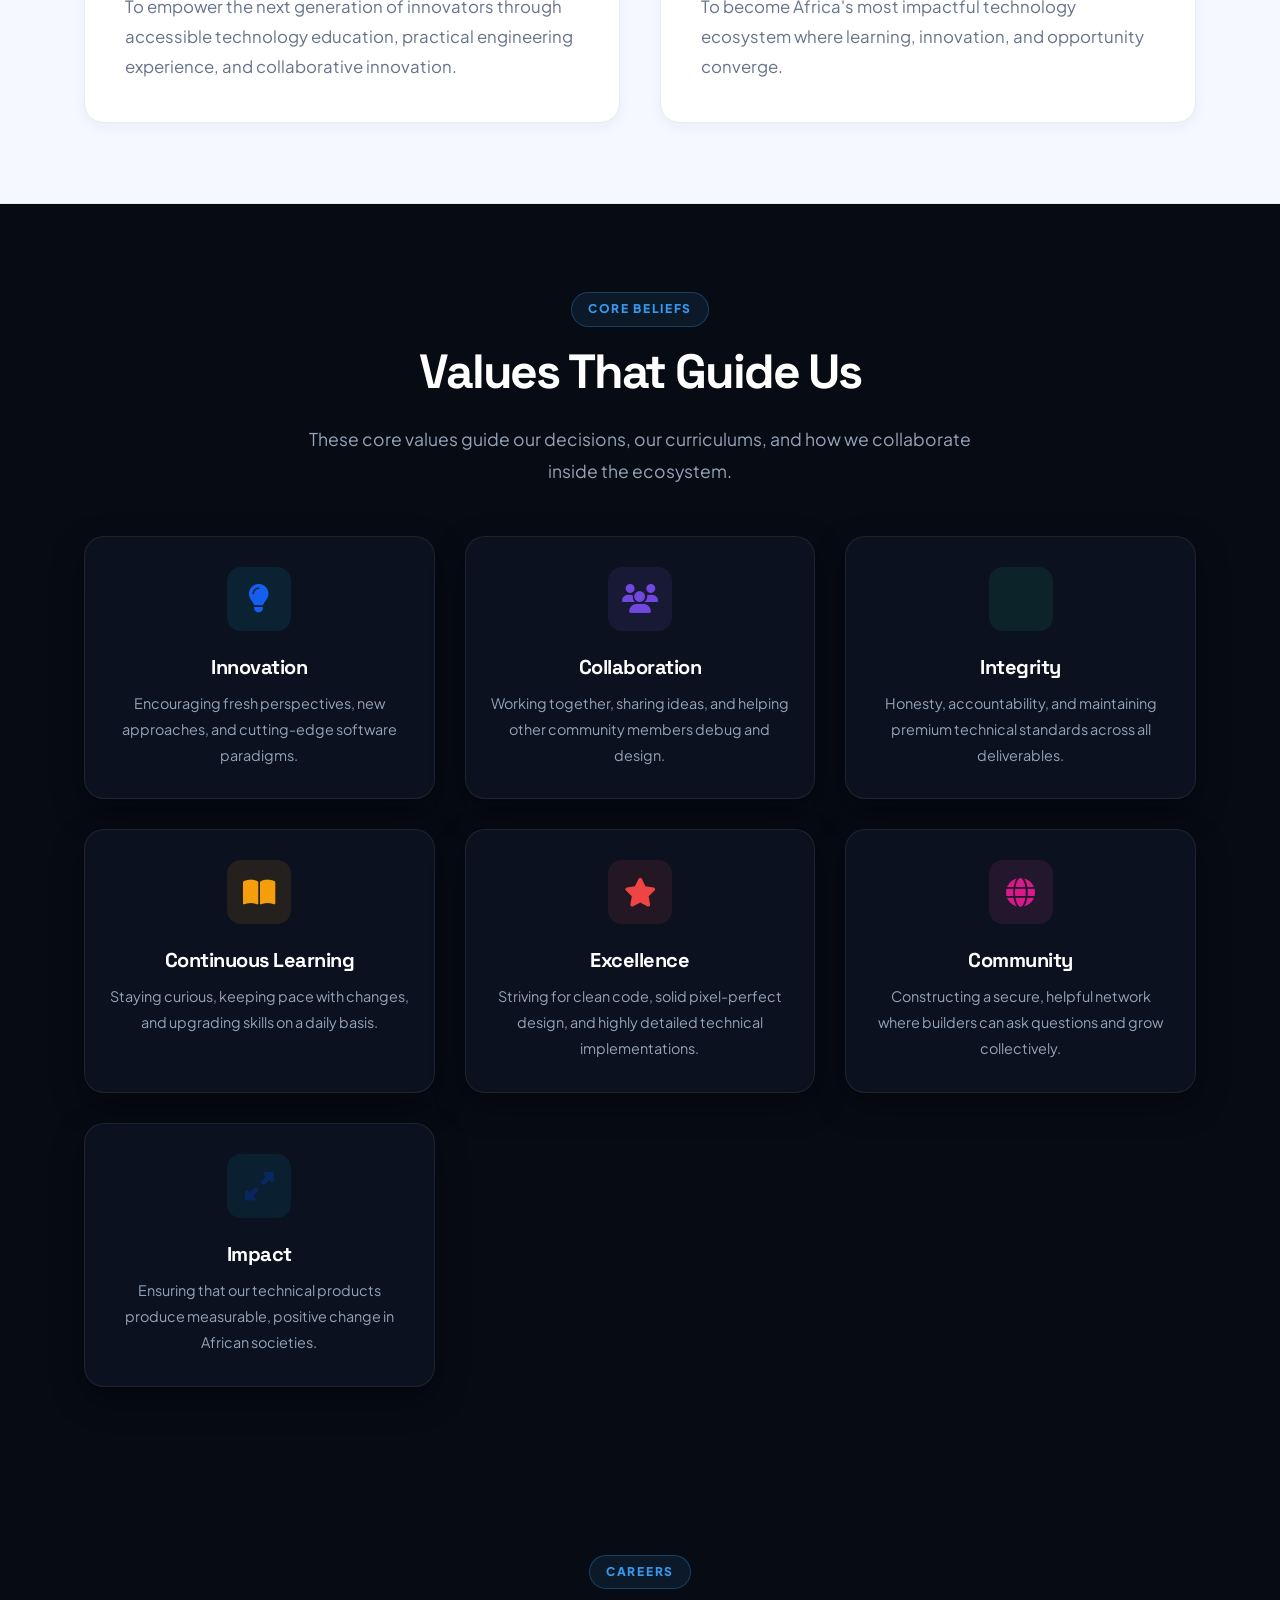
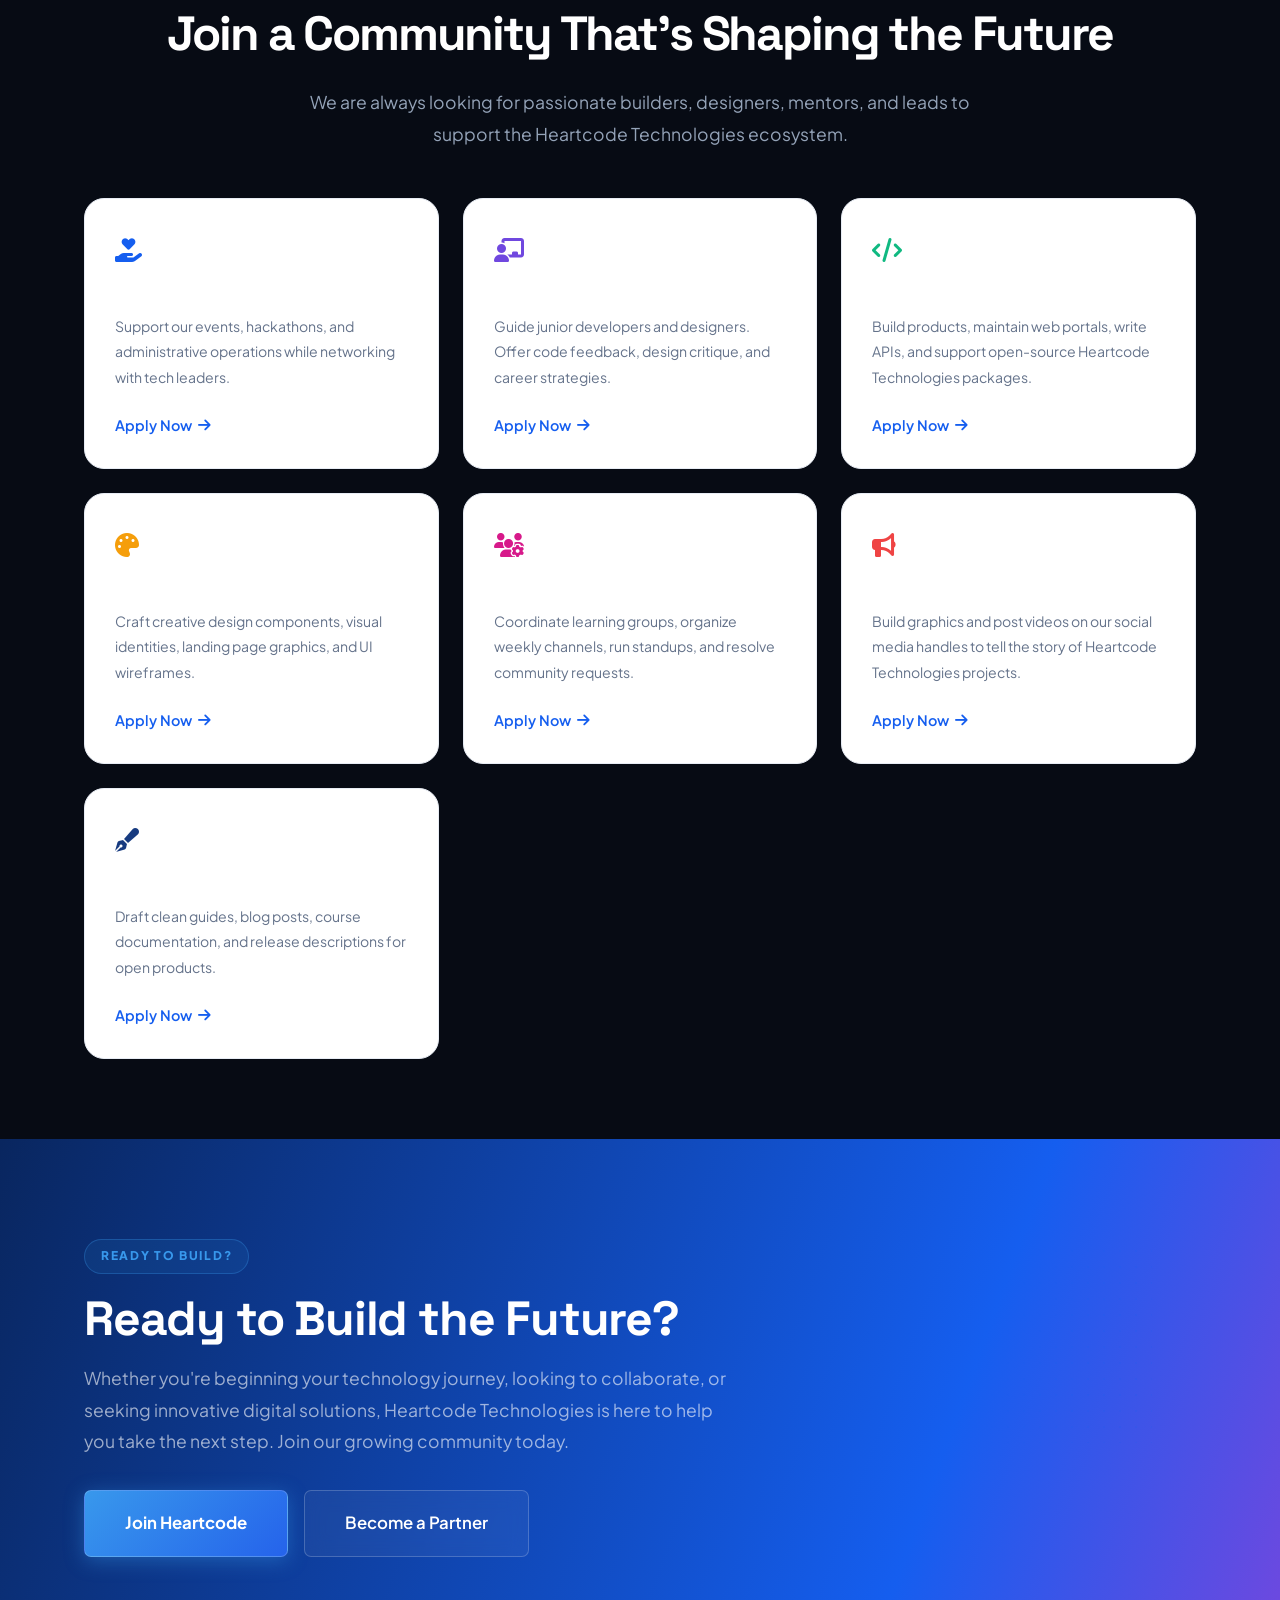
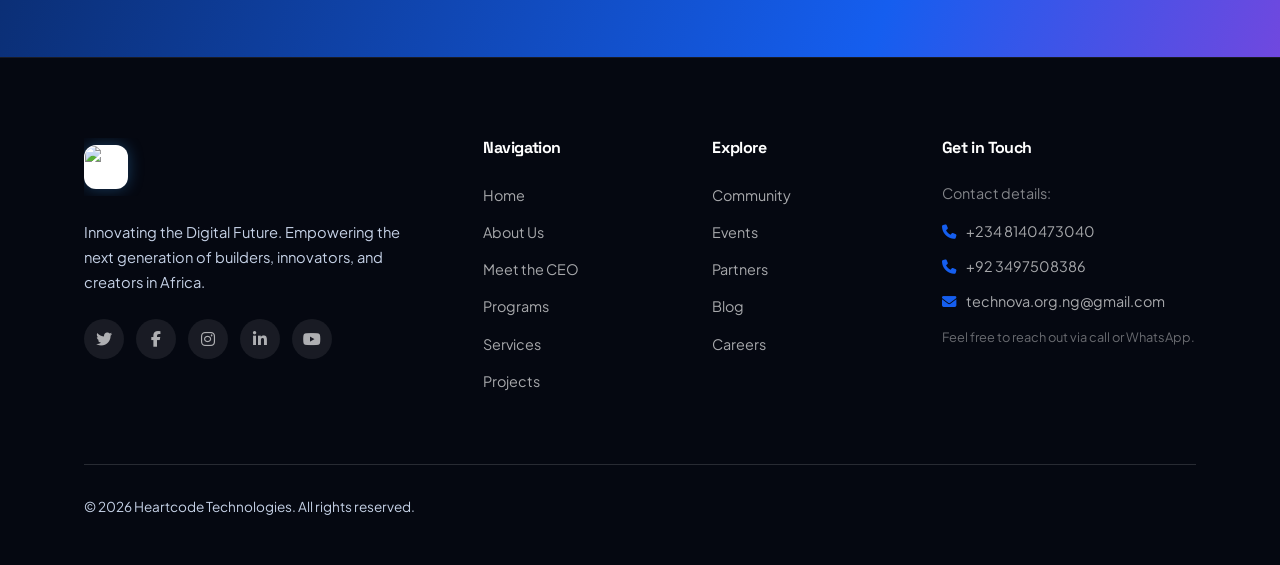
==== commit 06aded58: "Remove dead policy links until approved policy pages are published" ====
--- a/about.html
+++ b/about.html
@@ -318,11 +318,7 @@
 
       <div class="footer-bottom">
         <p>© 2026 Heartcode Technologies. All rights reserved.</p>
-        <div class="footer-bottom-links">
-          <a href="./privacy.html" style="margin-right: 15px;">Privacy Policy</a>
-          <a href="./terms.html" style="margin-right: 15px;">Terms of Service</a>
-          <a href="./conduct.html">Code of Conduct</a>
-        </div>
+        
       </div>
     </div>
   </footer>
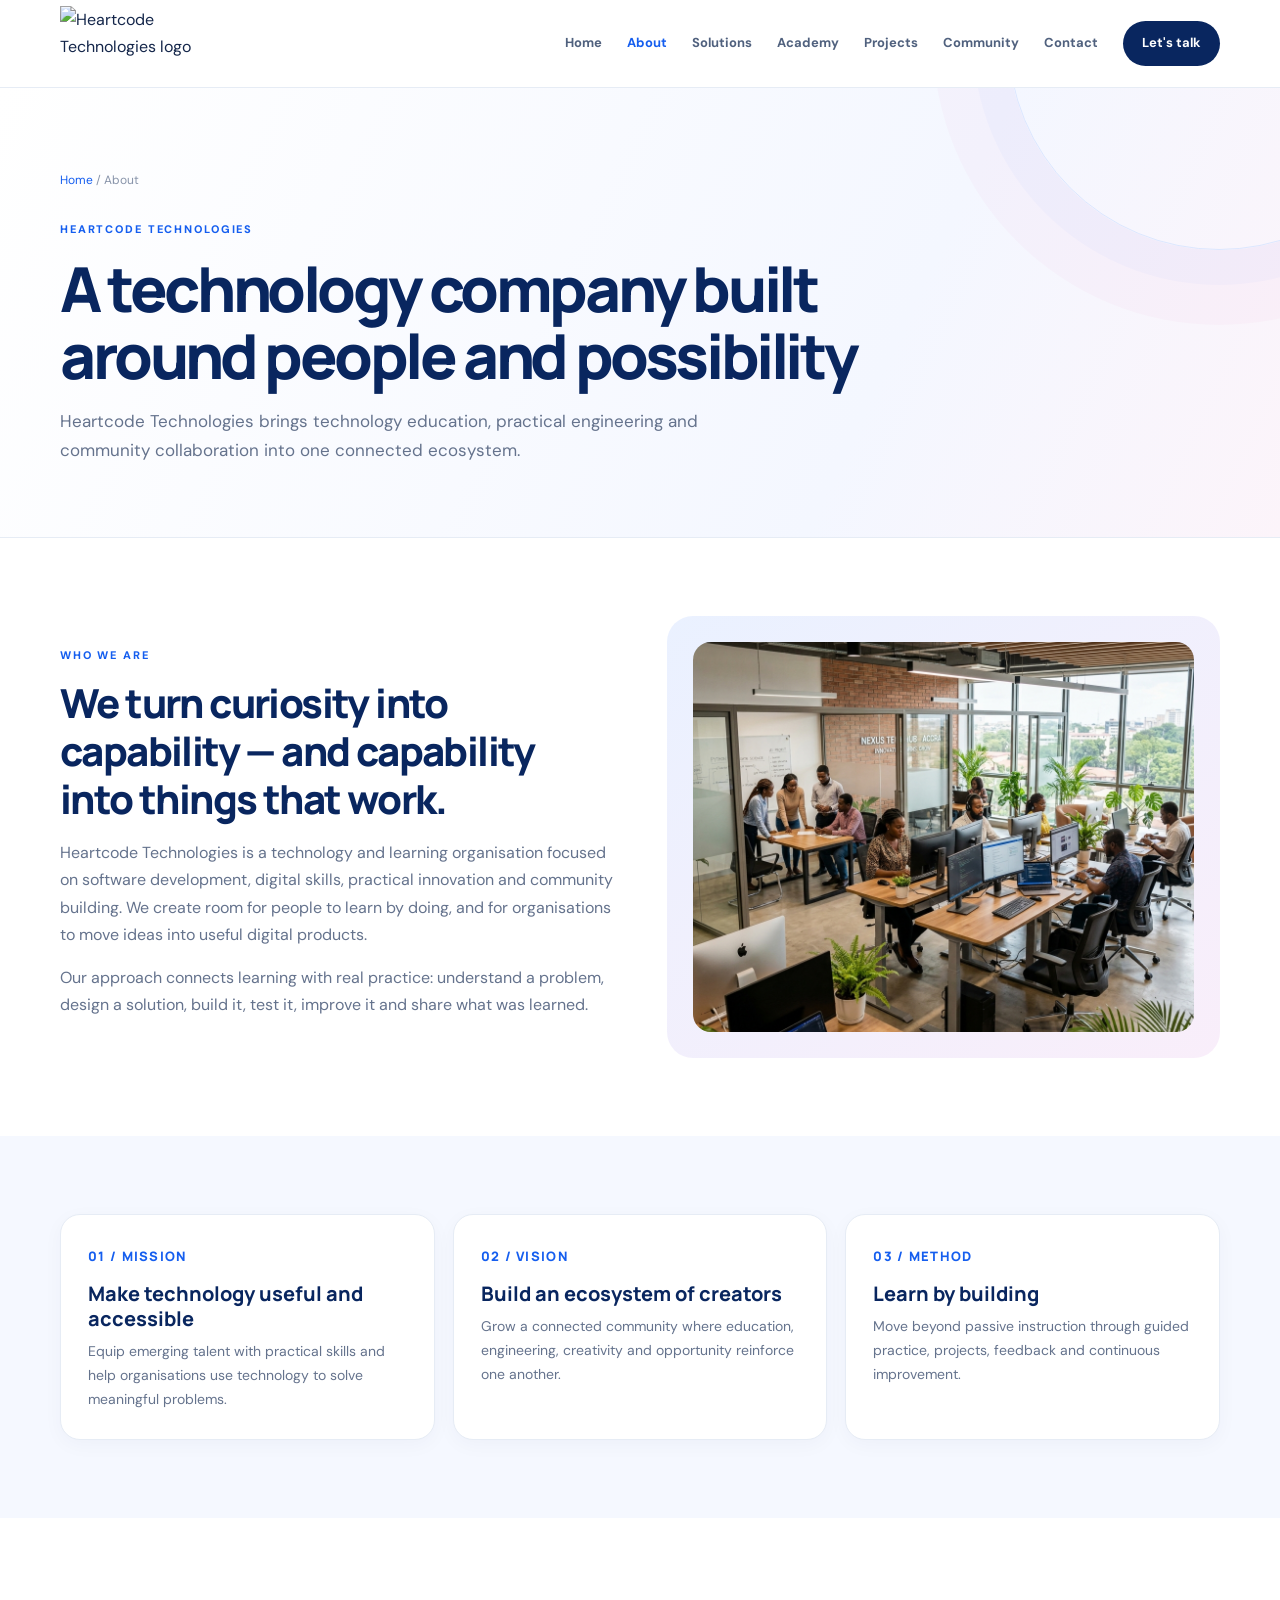
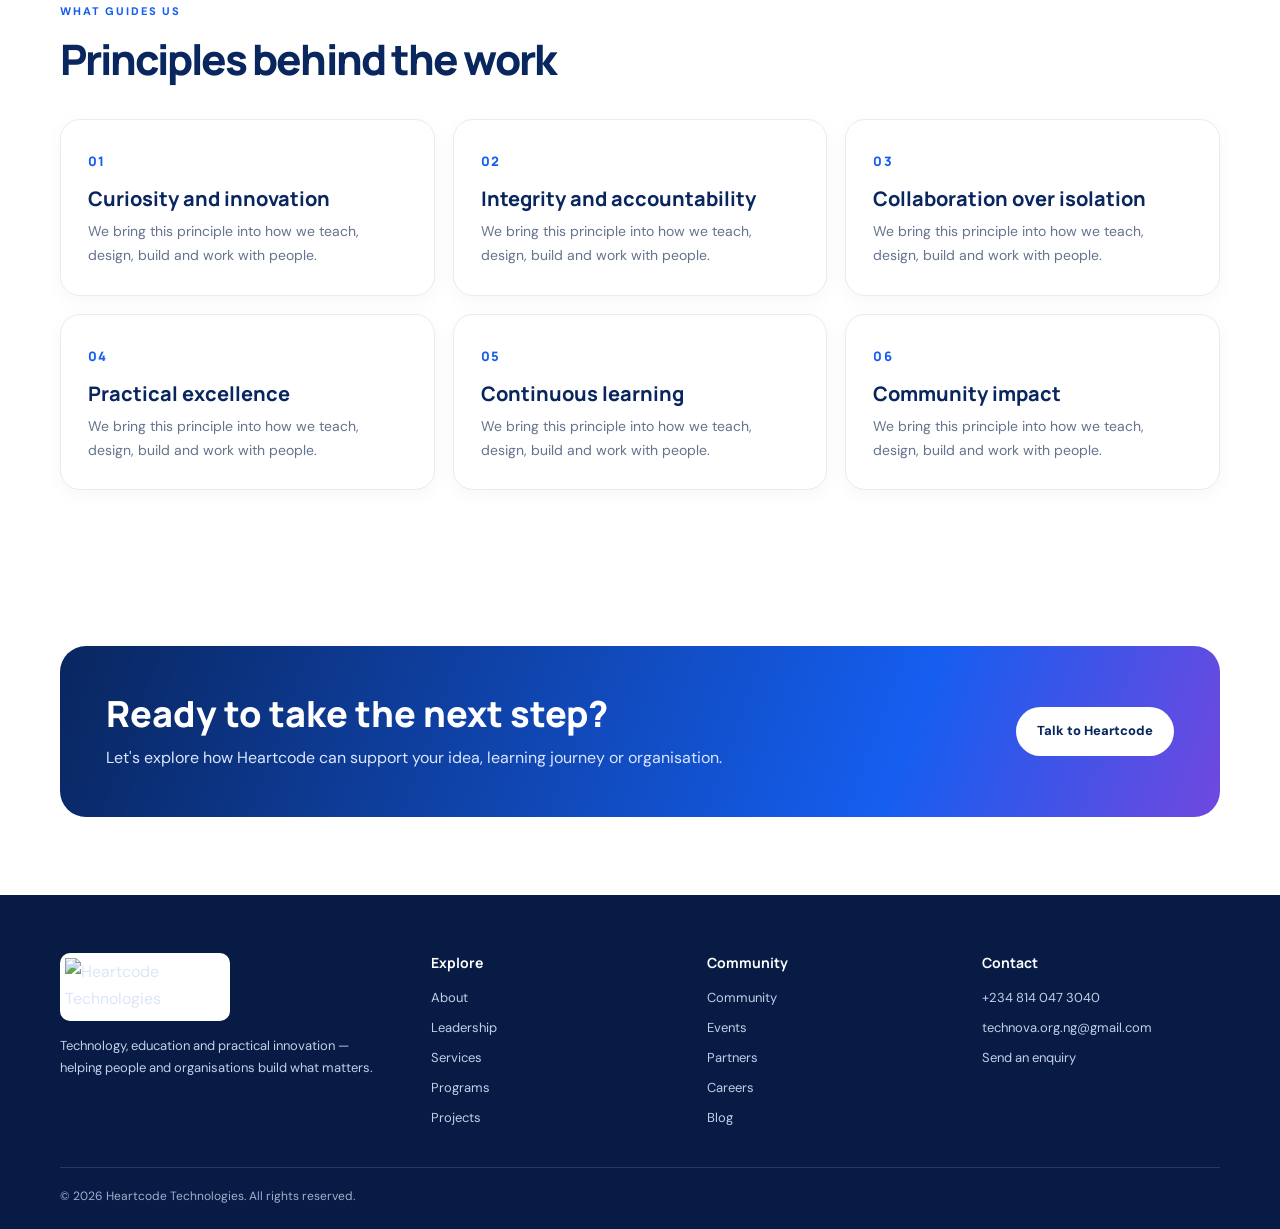
==== commit d12a1753: "Rebuild Heartcode inner pages with coherent original brand experience" ====
--- a/about.html
+++ b/about.html
@@ -1,339 +1 @@
-<!DOCTYPE html>
-<html lang="en">
-
-<head>
-  <meta charset="UTF-8">
-  <meta name="viewport" content="width=device-width, initial-scale=1.0">
-  <meta name="description" content="About Heartcode Technologies — Mission, vision, core values, and career opportunities at Africa's technology innovation hub.">
-  <meta name="keywords" content="Heartcode Technologies, Who We Are, Mission, Vision, Values, Tech Careers, Volunteer, Mentorship">
-  <meta name="author" content="Heartcode Technologies">
-  <title>About Us — Heartcode Technologies</title>
-  <link rel="shortcut icon" href="./assets/img/favicon.png">
-  <link rel="stylesheet" href="./assets/css/style.css">
-  <link rel="stylesheet" href="https://cdnjs.cloudflare.com/ajax/libs/font-awesome/6.5.0/css/all.min.css">
-<link rel="stylesheet" href="./assets/css/heartcode-refresh.css">
-</head>
-
-<body>
-
-  <!-- Mobile Overlay -->
-  <div class="mobile-overlay"></div>
-
-  
-  <header class="header" id="header">
-    <div class="container">
-      <nav class="nav-inner">
-        <a href="./index.html" class="logo">
-          <img src="./assets/img/heartcode-technologies-logo.jpg" alt="Heartcode Technologies" class="brand-logo-img">
-          </span>
-        </a>
-
-        <div class="nav-links" id="navLinks">
-          <a href="./index.html">Home</a>
-          <a href="./about.html" class="active">About</a>
-          <a href="./ceo.html">Meet CEO</a>
-          <div class="nav-dropdown">
-            <a href="#" class="nav-dropdown-toggle">
-              Programs <i class="fas fa-chevron-down dropdown-arrow"></i>
-            </a>
-            <div class="nav-dropdown-menu">
-              <a href="./programs.html">Bootcamp 2026</a>
-              <a href="./programs.html#levels">Program Tracks</a>
-            </div>
-          </div>
-          <a href="./services.html">Services</a>
-          <a href="./community.html">Community</a>
-          <a href="./projects.html">Projects</a>
-          <a href="./events.html">Events</a>
-          <a href="./partners.html">Partners</a>
-          <a href="./blog.html">Blog</a>
-          <a href="./careers.html">Careers</a>
-          <a href="./contact.html">Contact</a>
-
-          <div class="nav-cta">
-            <a href="./contact.html" class="btn btn-primary btn-sm">Join Heartcode</a>
-          </div>
-        </div>
-
-        <button class="menu-toggle" id="menuToggle" aria-label="Toggle Menu">
-          <span></span>
-          <span></span>
-          <span></span>
-        </button>
-      </nav>
-    </div>
-  </header>
-
-  <!-- ========== PAGE HEADER ========== -->
-  <section class="page-header">
-    <div class="container">
-      <h1>Who We Are</h1>
-      <p>Heartcode Technologies is a remote-first technology company focused on education, innovation, software development, and community building.</p>
-      <div class="breadcrumb">
-        <a href="./index.html">Home</a> &nbsp;/&nbsp; <span>About Us</span>
-      </div>
-    </div>
-  </section>
-
-  <!-- ========== WHO WE ARE SECTION ========== -->
-  <section class="about-section" style="background: var(--white); padding: 80px 0;">
-    <div class="container">
-      <div class="about-grid" style="align-items: center; gap: 60px;">
-        <div class="reveal">
-          <span class="section-label">Cultivating Builders</span>
-          <h2 style="font-size: 2.2rem; margin-bottom: 1.5rem; line-height: 1.3;">Bridging the Gap Between Learning and Building</h2>
-          <p class="lead" style="margin-bottom: 1.5rem;">We equip young people with practical skills, real projects, mentorship, and opportunities to collaborate with industry professionals.</p>
-          <p style="margin-bottom: 1.5rem;">At Heartcode Technologies, we believe the best way to master technology is by writing actual software, designing actual interfaces, and building actual systems that solve actual problems. We move away from traditional theoretical lecturing and guide students straight into real production cycles.</p>
-          <p style="margin-bottom: 2rem;">Our platform acts as an open, remote-first ecosystem where code, designs, articles, and products are constantly being reviewed, refined, and deployed by our members.</p>
-          
-          <div style="background: var(--off-white); border-left: 4px solid var(--primary); padding: 24px; border-radius: 0 var(--radius-md) var(--radius-md) 0;">
-            <p style="font-style: italic; color: var(--navy); font-size: 1.05rem; line-height: 1.7; margin: 0;">
-              "Our goal is not simply to teach technology. Our goal is to cultivate builders, innovators, engineers, entrepreneurs, and problem-solvers capable of creating technology that addresses meaningful challenges across Africa and beyond."
-            </p>
-          </div>
-        </div>
-
-        <div class="reveal">
-          <div class="image-placeholder" style="height: 420px;">
-            <i class="fas fa-rocket"></i>
-            <div class="image-placeholder-title">About Heartcode Technologies Visual</div>
-            <div class="image-placeholder-subtitle">Placeholder for bootcamp workshop activities & group sessions (800x600 px)</div>
-          </div>
-        </div>
-      </div>
-    </div>
-  </section>
-
-  <!-- ========== MISSION / VISION ========== -->
-  <section style="background: var(--off-white); padding: 80px 0; border-top: 1px solid var(--gray-100); border-bottom: 1px solid var(--gray-100);">
-    <div class="container">
-      <div style="display: grid; grid-template-columns: 1fr 1fr; gap: 40px;">
-        <div style="background: var(--white); padding: 40px; border-radius: var(--radius-lg); border: 1px solid var(--gray-100); box-shadow: var(--shadow-sm);">
-          <div style="width: 60px; height: 60px; border-radius: var(--radius-md); background: rgba(0, 180, 216, 0.1); color: var(--primary); display: flex; align-items: center; justify-content: center; font-size: 1.8rem; margin-bottom: 1.5rem;">
-            <i class="fas fa-bullseye"></i>
-          </div>
-          <h3 style="font-size: 1.5rem; margin-bottom: 1rem;">Our Mission</h3>
-          <p style="color: var(--gray-400); line-height: 1.8; font-size: 1.05rem; margin: 0;">To empower the next generation of innovators through accessible technology education, practical engineering experience, and collaborative innovation.</p>
-        </div>
-
-        <div style="background: var(--white); padding: 40px; border-radius: var(--radius-lg); border: 1px solid var(--gray-100); box-shadow: var(--shadow-sm);">
-          <div style="width: 60px; height: 60px; border-radius: var(--radius-md); background: rgba(139, 92, 246, 0.1); color: var(--accent-purple); display: flex; align-items: center; justify-content: center; font-size: 1.8rem; margin-bottom: 1.5rem;">
-            <i class="fas fa-eye"></i>
-          </div>
-          <h3 style="font-size: 1.5rem; margin-bottom: 1rem;">Our Vision</h3>
-          <p style="color: var(--gray-400); line-height: 1.8; font-size: 1.05rem; margin: 0;">To become Africa's most impactful technology ecosystem where learning, innovation, and opportunity converge.</p>
-        </div>
-      </div>
-    </div>
-  </section>
-
-  <!-- ========== VALUES SECTION ========== -->
-  <section class="values-section" style="background: var(--white);">
-    <div class="container">
-      <div class="text-center reveal">
-        <span class="section-label" style="justify-content:center;">Core Beliefs</span>
-        <h2 class="section-title">Values That Guide Us</h2>
-        <p class="section-desc" style="margin: 0 auto 3rem;">These core values guide our decisions, our curriculums, and how we collaborate inside the ecosystem.</p>
-      </div>
-
-      <div style="display: grid; grid-template-columns: repeat(auto-fill, minmax(280px, 1fr)); gap: 30px;">
-        <div class="service-card reveal" style="padding: 30px 24px; text-align: center;">
-          <div class="service-icon" style="margin: 0 auto 1.5rem; background: rgba(0, 180, 216, 0.1);"><i class="fas fa-lightbulb"></i></div>
-          <h4>Innovation</h4>
-          <p style="font-size: 0.9rem; color: var(--gray-400);">Encouraging fresh perspectives, new approaches, and cutting-edge software paradigms.</p>
-        </div>
-
-        <div class="service-card reveal" style="padding: 30px 24px; text-align: center;">
-          <div class="service-icon" style="margin: 0 auto 1.5rem; color: var(--accent-purple); background: rgba(139, 92, 246, 0.1);"><i class="fas fa-users"></i></div>
-          <h4>Collaboration</h4>
-          <p style="font-size: 0.9rem; color: var(--gray-400);">Working together, sharing ideas, and helping other community members debug and design.</p>
-        </div>
-
-        <div class="service-card reveal" style="padding: 30px 24px; text-align: center;">
-          <div class="service-icon" style="margin: 0 auto 1.5rem; color: var(--accent-green); background: rgba(16, 185, 129, 0.1);"><i class="fas fa-check-shield"></i></div>
-          <h4>Integrity</h4>
-          <p style="font-size: 0.9rem; color: var(--gray-400);">Honesty, accountability, and maintaining premium technical standards across all deliverables.</p>
-        </div>
-
-        <div class="service-card reveal" style="padding: 30px 24px; text-align: center;">
-          <div class="service-icon" style="margin: 0 auto 1.5rem; color: var(--accent-orange); background: rgba(245, 158, 11, 0.1);"><i class="fas fa-book-open"></i></div>
-          <h4>Continuous Learning</h4>
-          <p style="font-size: 0.9rem; color: var(--gray-400);">Staying curious, keeping pace with changes, and upgrading skills on a daily basis.</p>
-        </div>
-
-        <div class="service-card reveal" style="padding: 30px 24px; text-align: center;">
-          <div class="service-icon" style="margin: 0 auto 1.5rem; color: var(--accent-red); background: rgba(239, 68, 68, 0.1);"><i class="fas fa-star"></i></div>
-          <h4>Excellence</h4>
-          <p style="font-size: 0.9rem; color: var(--gray-400);">Striving for clean code, solid pixel-perfect design, and highly detailed technical implementations.</p>
-        </div>
-
-        <div class="service-card reveal" style="padding: 30px 24px; text-align: center;">
-          <div class="service-icon" style="margin: 0 auto 1.5rem; color: var(--accent-pink); background: rgba(236, 72, 153, 0.1);"><i class="fas fa-globe"></i></div>
-          <h4>Community</h4>
-          <p style="font-size: 0.9rem; color: var(--gray-400);">Constructing a secure, helpful network where builders can ask questions and grow collectively.</p>
-        </div>
-
-        <div class="service-card reveal" style="padding: 30px 24px; text-align: center;">
-          <div class="service-icon" style="margin: 0 auto 1.5rem; color: var(--primary-dark); background: rgba(0, 150, 183, 0.1);"><i class="fas fa-expand-alt"></i></div>
-          <h4>Impact</h4>
-          <p style="font-size: 0.9rem; color: var(--gray-400);">Ensuring that our technical products produce measurable, positive change in African societies.</p>
-        </div>
-      </div>
-    </div>
-  </section>
-
-  <!-- ========== CAREERS SECTION ========== -->
-  <section class="about-section" style="background: var(--off-white); padding: 80px 0;" id="careers">
-    <div class="container">
-      <div class="text-center reveal">
-        <span class="section-label" style="justify-content:center;">Careers</span>
-        <h2 class="section-title">Join a Community That's Shaping the Future</h2>
-        <p class="section-desc" style="margin: 0 auto 3rem;">We are always looking for passionate builders, designers, mentors, and leads to support the Heartcode Technologies ecosystem.</p>
-      </div>
-
-      <div style="display: grid; grid-template-columns: repeat(auto-fit, minmax(280px, 1fr)); gap: 24px;">
-        <div style="background: var(--white); padding: 30px; border-radius: var(--radius-lg); border: 1px solid var(--gray-100);">
-          <div style="color: var(--primary); font-size: 1.5rem; margin-bottom: 12px;"><i class="fas fa-hand-holding-heart"></i></div>
-          <h4 style="margin-bottom: 8px;">Volunteer</h4>
-          <p style="font-size: 0.88rem; color: var(--gray-400); margin-bottom: 15px;">Support our events, hackathons, and administrative operations while networking with tech leaders.</p>
-          <a href="./contact.html" class="read-more">Apply Now <i class="fas fa-arrow-right"></i></a>
-        </div>
-
-        <div style="background: var(--white); padding: 30px; border-radius: var(--radius-lg); border: 1px solid var(--gray-100);">
-          <div style="color: var(--accent-purple); font-size: 1.5rem; margin-bottom: 12px;"><i class="fas fa-chalkboard-teacher"></i></div>
-          <h4 style="margin-bottom: 8px;">Mentor</h4>
-          <p style="font-size: 0.88rem; color: var(--gray-400); margin-bottom: 15px;">Guide junior developers and designers. Offer code feedback, design critique, and career strategies.</p>
-          <a href="./contact.html" class="read-more">Apply Now <i class="fas fa-arrow-right"></i></a>
-        </div>
-
-        <div style="background: var(--white); padding: 30px; border-radius: var(--radius-lg); border: 1px solid var(--gray-100);">
-          <div style="color: var(--accent-green); font-size: 1.5rem; margin-bottom: 12px;"><i class="fas fa-code"></i></div>
-          <h4 style="margin-bottom: 8px;">Developer</h4>
-          <p style="font-size: 0.88rem; color: var(--gray-400); margin-bottom: 15px;">Build products, maintain web portals, write APIs, and support open-source Heartcode Technologies packages.</p>
-          <a href="./contact.html" class="read-more">Apply Now <i class="fas fa-arrow-right"></i></a>
-        </div>
-
-        <div style="background: var(--white); padding: 30px; border-radius: var(--radius-lg); border: 1px solid var(--gray-100);">
-          <div style="color: var(--accent-orange); font-size: 1.5rem; margin-bottom: 12px;"><i class="fas fa-palette"></i></div>
-          <h4 style="margin-bottom: 8px;">Designer</h4>
-          <p style="font-size: 0.88rem; color: var(--gray-400); margin-bottom: 15px;">Craft creative design components, visual identities, landing page graphics, and UI wireframes.</p>
-          <a href="./contact.html" class="read-more">Apply Now <i class="fas fa-arrow-right"></i></a>
-        </div>
-
-        <div style="background: var(--white); padding: 30px; border-radius: var(--radius-lg); border: 1px solid var(--gray-100);">
-          <div style="color: var(--accent-pink); font-size: 1.5rem; margin-bottom: 12px;"><i class="fas fa-users-cog"></i></div>
-          <h4 style="margin-bottom: 8px;">Community Lead</h4>
-          <p style="font-size: 0.88rem; color: var(--gray-400); margin-bottom: 15px;">Coordinate learning groups, organize weekly channels, run standups, and resolve community requests.</p>
-          <a href="./contact.html" class="read-more">Apply Now <i class="fas fa-arrow-right"></i></a>
-        </div>
-
-        <div style="background: var(--white); padding: 30px; border-radius: var(--radius-lg); border: 1px solid var(--gray-100);">
-          <div style="color: var(--accent-red); font-size: 1.5rem; margin-bottom: 12px;"><i class="fas fa-bullhorn"></i></div>
-          <h4 style="margin-bottom: 8px;">Content Creator</h4>
-          <p style="font-size: 0.88rem; color: var(--gray-400); margin-bottom: 15px;">Build graphics and post videos on our social media handles to tell the story of Heartcode Technologies projects.</p>
-          <a href="./contact.html" class="read-more">Apply Now <i class="fas fa-arrow-right"></i></a>
-        </div>
-
-        <div style="background: var(--white); padding: 30px; border-radius: var(--radius-lg); border: 1px solid var(--gray-100);">
-          <div style="color: var(--navy-mid); font-size: 1.5rem; margin-bottom: 12px;"><i class="fas fa-pen-fancy"></i></div>
-          <h4 style="margin-bottom: 8px;">Technical Writer</h4>
-          <p style="font-size: 0.88rem; color: var(--gray-400); margin-bottom: 15px;">Draft clean guides, blog posts, course documentation, and release descriptions for open products.</p>
-          <a href="./contact.html" class="read-more">Apply Now <i class="fas fa-arrow-right"></i></a>
-        </div>
-      </div>
-    </div>
-  </section>
-
-  <!-- ========== CTA SECTION ========== -->
-  <section class="cta-banner">
-    <div class="cta-shapes">
-      <div class="dot-grid"></div>
-    </div>
-    <div class="container">
-      <div class="cta-content reveal">
-        <span class="section-label" style="color:var(--primary-light);">Ready to Build?</span>
-        <h2>Ready to Build the Future?</h2>
-        <p>Whether you're beginning your technology journey, looking to collaborate, or seeking innovative digital solutions, Heartcode Technologies is here to help you take the next step. Join our growing community today.</p>
-        <div style="display: flex; gap: 16px; margin-top: 2rem; flex-wrap: wrap;">
-          <a href="./contact.html" class="btn btn-primary btn-lg">Join Heartcode</a>
-          <a href="./partners.html" class="btn btn-outline btn-lg">Become a Partner</a>
-        </div>
-      </div>
-    </div>
-  </section>
-
-  <!-- ========== FOOTER ========== -->
-  <footer class="footer" id="footer">
-    <div class="container">
-      <div class="footer-grid">
-        <div class="footer-brand">
-          <a href="./index.html" class="logo" style="margin-bottom: 1.5rem;">
-            <img src="./assets/img/heartcode-technologies-logo.jpg" alt="Heartcode Technologies" class="brand-logo-img">
-            </span>
-          </a>
-          <p>Innovating the Digital Future. Empowering the next generation of builders, innovators, and creators in Africa.</p>
-          <div class="footer-social">
-            <a href="#" aria-label="Twitter"><i class="fab fa-twitter"></i></a>
-            <a href="#" aria-label="Facebook"><i class="fab fa-facebook-f"></i></a>
-            <a href="#" aria-label="Instagram"><i class="fab fa-instagram"></i></a>
-            <a href="#" aria-label="LinkedIn"><i class="fab fa-linkedin-in"></i></a>
-            <a href="#" aria-label="YouTube"><i class="fab fa-youtube"></i></a>
-          </div>
-        </div>
-
-        <div class="footer-col">
-          <h4>Navigation</h4>
-          <ul style="padding: 0;">
-            <li><a href="./index.html">Home</a></li>
-            <li><a href="./about.html">About Us</a></li>
-            <li><a href="./ceo.html">Meet the CEO</a></li>
-            <li><a href="./programs.html">Programs</a></li>
-            <li><a href="./services.html">Services</a></li>
-            <li><a href="./projects.html">Projects</a></li>
-          </ul>
-        </div>
-
-        <div class="footer-col">
-          <h4>Explore</h4>
-          <ul style="padding: 0;">
-            <li><a href="./community.html">Community</a></li>
-            <li><a href="./events.html">Events</a></li>
-            <li><a href="./partners.html">Partners</a></li>
-            <li><a href="./blog.html">Blog</a></li>
-            <li><a href="./careers.html">Careers</a></li>
-          </ul>
-        </div>
-
-        <div class="footer-col">
-          <h4>Get in Touch</h4>
-          <p style="font-size: 0.9rem; margin-bottom: 10px; color: rgba(255,255,255,0.5);">Contact details:</p>
-          <ul style="padding: 0; margin-bottom: 15px;">
-            <li style="margin-bottom: 8px;"><a href="tel:+2348140473040"><i class="fas fa-phone" style="margin-right:8px;color:var(--primary);"></i> +234 8140473040</a></li>
-            <li style="margin-bottom: 8px;"><a href="tel:+923497508386"><i class="fas fa-phone" style="margin-right:8px;color:var(--primary);"></i> +92 3497508386</a></li>
-            <li style="margin-bottom: 8px;"><a href="mailto:technova.org.ng@gmail.com"><i class="fas fa-envelope" style="margin-right:8px;color:var(--primary);"></i> technova.org.ng@gmail.com</a></li>
-          </ul>
-          <p style="font-size: 0.8rem; color: rgba(255,255,255,0.4); line-height: 1.4;">Feel free to reach out via call or WhatsApp.</p>
-        </div>
-      </div>
-
-      <div class="footer-bottom">
-        <p>© 2026 Heartcode Technologies. All rights reserved.</p>
-        
-      </div>
-    </div>
-  </footer>
-
-  <!-- Floating WhatsApp Action -->
-  <a href="https://wa.me/2348140473040" target="_blank" class="floating-whatsapp" aria-label="Chat on WhatsApp">
-    <i class="fab fa-whatsapp"></i>
-  </a>
-
-  <!-- Scroll to Top -->
-  <button class="scroll-top" aria-label="Scroll to top">
-    <i class="fas fa-arrow-up"></i>
-  </button>
-
-  <script src="./assets/js/main.js"></script>
-</body>
-
-</html>
+<!doctype html><html lang="en"><head><meta charset="utf-8"><meta name="viewport" content="width=device-width,initial-scale=1"><meta name="description" content="Heartcode Technologies brings technology education, practical engineering and community collaboration into one connected ecosystem."><meta name="theme-color" content="#09265f"><title>About | Heartcode Technologies</title><link rel="icon" href="./assets/img/favicon.png"><link rel="stylesheet" href="./assets/css/heartcode-site.css"></head><body><header class="site-header"><div class="wrap nav"><a class="brand" href="./index.html" aria-label="Heartcode Technologies home"><img src="./assets/img/heartcode-technologies-logo.jpg" alt="Heartcode Technologies logo"></a><button class="menu" aria-label="Open navigation" onclick="document.querySelector('.navlinks').classList.toggle('open')">☰</button><nav class="navlinks"><a class="" href="./index.html">Home</a><a class="active" href="./about.html">About</a><a class="" href="./services.html">Solutions</a><a class="" href="./programs.html">Academy</a><a class="" href="./projects.html">Projects</a><a class="" href="./community.html">Community</a><a class="" href="./contact.html">Contact</a><a class="navbutton" href="./contact.html">Let's talk</a></nav></div></header><main><section class="page-hero"><div class="wrap"><div class="crumb"><a href="./index.html">Home</a> / About</div><span class="eyebrow">Heartcode Technologies</span><h1>A technology company built around people and possibility</h1><p>Heartcode Technologies brings technology education, practical engineering and community collaboration into one connected ecosystem.</p></div></section><section class="section"><div class="wrap split"><div class="copy"><span class="eyebrow">Who we are</span><h2>We turn curiosity into capability — and capability into things that work.</h2><p>Heartcode Technologies is a technology and learning organisation focused on software development, digital skills, practical innovation and community building. We create room for people to learn by doing, and for organisations to move ideas into useful digital products.</p><p>Our approach connects learning with real practice: understand a problem, design a solution, build it, test it, improve it and share what was learned.</p></div><div class="visual"><img src="./assets/img/about.png" alt="Heartcode learning and technology activities"></div></div></section><section class="section soft"><div class="wrap grid"><article class="card"><span class="number">01 / MISSION</span><h3>Make technology useful and accessible</h3><p>Equip emerging talent with practical skills and help organisations use technology to solve meaningful problems.</p></article><article class="card"><span class="number">02 / VISION</span><h3>Build an ecosystem of creators</h3><p>Grow a connected community where education, engineering, creativity and opportunity reinforce one another.</p></article><article class="card"><span class="number">03 / METHOD</span><h3>Learn by building</h3><p>Move beyond passive instruction through guided practice, projects, feedback and continuous improvement.</p></article></div></section><section class="section"><div class="wrap"><div class="section-head"><span class="eyebrow">What guides us</span><h2>Principles behind the work</h2></div><div class="grid"><article class="card"><span class="number">01</span><h3>Curiosity and innovation</h3><p>We bring this principle into how we teach, design, build and work with people.</p></article><article class="card"><span class="number">02</span><h3>Integrity and accountability</h3><p>We bring this principle into how we teach, design, build and work with people.</p></article><article class="card"><span class="number">03</span><h3>Collaboration over isolation</h3><p>We bring this principle into how we teach, design, build and work with people.</p></article><article class="card"><span class="number">04</span><h3>Practical excellence</h3><p>We bring this principle into how we teach, design, build and work with people.</p></article><article class="card"><span class="number">05</span><h3>Continuous learning</h3><p>We bring this principle into how we teach, design, build and work with people.</p></article><article class="card"><span class="number">06</span><h3>Community impact</h3><p>We bring this principle into how we teach, design, build and work with people.</p></article></div></div></section><section class="section"><div class="wrap"><div class="cta"><div><h2>Ready to take the next step?</h2><p>Let's explore how Heartcode can support your idea, learning journey or organisation.</p></div><a class="btn" href="./contact.html">Talk to Heartcode</a></div></div></section></main><footer class="site-footer"><div class="wrap"><div class="footgrid"><div><div class="footbrand"><img src="./assets/img/heartcode-technologies-logo.jpg" alt="Heartcode Technologies"></div><p>Technology, education and practical innovation — helping people and organisations build what matters.</p></div><div><h4>Explore</h4><div class="footlinks"><a href="./about.html">About</a><a href="./ceo.html">Leadership</a><a href="./services.html">Services</a><a href="./programs.html">Programs</a><a href="./projects.html">Projects</a></div></div><div><h4>Community</h4><div class="footlinks"><a href="./community.html">Community</a><a href="./events.html">Events</a><a href="./partners.html">Partners</a><a href="./careers.html">Careers</a><a href="./blog.html">Blog</a></div></div><div><h4>Contact</h4><div class="footlinks"><a href="tel:+2348140473040">+234 814 047 3040</a><a href="mailto:technova.org.ng@gmail.com">technova.org.ng@gmail.com</a><a href="./contact.html">Send an enquiry</a></div></div></div><div class="copyright">© 2026 Heartcode Technologies. All rights reserved.</div></div></footer></body></html>
--- a/assets/css/heartcode-site.css
+++ b/assets/css/heartcode-site.css
@@ -0,0 +1,11 @@
+@import url('https://fonts.googleapis.com/css2?family=DM+Sans:wght@400;500;600;700&family=Manrope:wght@400;500;600;700;800&display=swap');
+:root{--navy:#09265f;--blue:#155eef;--purple:#7048df;--pink:#d7198a;--ink:#14264a;--muted:#65738d;--line:#e6ecf5;--soft:#f5f8ff;--white:#fff;--shadow:0 18px 55px rgba(9,38,95,.09)}
+*{box-sizing:border-box}html{scroll-behavior:smooth}body{margin:0;color:var(--ink);font:16px/1.7 'DM Sans',sans-serif;background:#fff}a{color:inherit;text-decoration:none}img{max-width:100%;display:block}.wrap{width:min(1160px,calc(100% - 44px));margin:auto}
+.site-header{height:88px;position:sticky;top:0;z-index:50;background:rgba(255,255,255,.96);backdrop-filter:blur(16px);border-bottom:1px solid var(--line)}.nav{height:100%;display:flex;align-items:center;justify-content:space-between;gap:28px}.brand{width:190px;height:76px;display:flex;align-items:center;flex:none}.brand img{width:100%;height:100%;object-fit:contain;object-position:left center}.navlinks{display:flex;align-items:center;gap:25px;font-size:13px;font-weight:700;color:#50617e}.navlinks a:hover,.navlinks a.active{color:var(--blue)}.navlinks .navbutton{background:var(--navy);color:#fff;padding:11px 19px;border-radius:30px}.navbutton:hover{background:var(--blue)}.menu{display:none;border:0;background:none;color:var(--navy);font-size:26px}
+.page-hero{padding:82px 0 72px;background:linear-gradient(115deg,#fff 0%,#f4f7ff 68%,#fcf4fa 100%);border-bottom:1px solid var(--line);position:relative;overflow:hidden}.page-hero:after{content:'';position:absolute;width:420px;height:420px;border:1px solid #dce7ff;border-radius:50%;right:-150px;top:-260px;box-shadow:0 0 0 35px rgba(21,94,239,.025),0 0 0 75px rgba(215,25,138,.025)}.crumb{font-size:12px;color:#8793a9;margin-bottom:24px;position:relative;z-index:1}.crumb a{color:var(--blue)}.eyebrow{font-size:11px;letter-spacing:.17em;text-transform:uppercase;color:var(--blue);font-weight:800}.page-hero h1{font:800 clamp(38px,5vw,62px)/1.08 Manrope,sans-serif;letter-spacing:-.055em;color:var(--navy);max-width:850px;margin:14px 0 18px}.page-hero p{font-size:17px;color:var(--muted);max-width:700px;margin:0}
+.section{padding:78px 0}.section.soft{background:var(--soft)}.section-head{max-width:720px;margin-bottom:35px}.section-head h2{font:800 clamp(28px,3.3vw,42px)/1.16 Manrope,sans-serif;letter-spacing:-.045em;color:var(--navy);margin:12px 0}.section-head p{color:var(--muted);margin:0}.grid{display:grid;grid-template-columns:repeat(3,1fr);gap:18px}.card{padding:27px;border:1px solid var(--line);border-radius:20px;background:#fff;box-shadow:0 5px 20px rgba(9,38,95,.035);transition:.22s}.card:hover{transform:translateY(-4px);box-shadow:var(--shadow);border-color:#cfddf7}.card .number{font:800 13px Manrope;color:var(--blue);letter-spacing:.1em}.card h3{font:750 20px/1.25 Manrope;color:var(--navy);margin:12px 0 9px}.card p{color:var(--muted);font-size:14px;margin:0}.tag{display:inline-block;background:#edf3ff;color:#155eef;padding:5px 10px;border-radius:20px;font-size:11px;font-weight:700;margin:14px 5px 0 0}.split{display:grid;grid-template-columns:1fr 1fr;gap:54px;align-items:center}.visual{min-height:350px;border-radius:26px;background:linear-gradient(145deg,#eaf1ff,#f9eefa);padding:26px;display:flex;align-items:center;justify-content:center;overflow:hidden}.visual img{width:100%;height:100%;max-height:390px;object-fit:cover;border-radius:18px}.visual-mark{width:100%;border:1px solid rgba(21,94,239,.16);border-radius:22px;padding:35px;background:rgba(255,255,255,.7)}.visual-mark strong{display:block;font:800 52px Manrope;color:var(--blue);letter-spacing:-.08em}.visual-mark span{font-size:13px;color:var(--muted)}.copy h2{font:800 clamp(28px,3.3vw,40px)/1.2 Manrope;color:var(--navy);letter-spacing:-.04em;margin:12px 0}.copy p{color:var(--muted)}.list{padding:0;list-style:none}.list li{padding:11px 0 11px 30px;border-bottom:1px solid var(--line);position:relative;color:#435471}.list li:before{content:'✓';position:absolute;left:0;color:var(--blue);font-weight:900}
+.cta{padding:46px;border-radius:26px;background:linear-gradient(110deg,#09265f,#155eef 72%,#7048df);color:#fff;display:flex;justify-content:space-between;align-items:center;gap:30px}.cta h2{font:800 clamp(25px,3vw,36px)/1.2 Manrope;margin:0 0 8px}.cta p{margin:0;color:#dce7ff;max-width:620px}.btn{display:inline-flex;padding:13px 21px;border-radius:30px;background:#fff;color:var(--navy);font-size:13px;font-weight:800;white-space:nowrap}.btn.blue{background:var(--blue);color:#fff}.btn.outline{border:1px solid #dce5f3;background:transparent;color:var(--navy)}
+.site-footer{background:#071b45;color:#dce6f8;padding:58px 0 22px}.footgrid{display:grid;grid-template-columns:1.4fr 1fr 1fr 1fr;gap:38px}.footbrand{width:170px;height:68px;background:#fff;border-radius:10px;padding:5px;margin-bottom:14px}.footbrand img{width:100%;height:100%;object-fit:contain}.site-footer p,.site-footer a{font-size:13px;color:#c2d0e7}.site-footer h4{font:700 14px Manrope;color:#fff;margin:0 0 15px}.footlinks{display:grid;gap:8px}.copyright{border-top:1px solid rgba(255,255,255,.13);margin-top:38px;padding-top:18px;font-size:12px;color:#9fb0ce}
+.contactline{display:flex;gap:12px;flex-wrap:wrap;margin-top:22px}.contactline a{font-size:13px;font-weight:700;color:var(--blue)}
+@media(max-width:900px){.navlinks{gap:13px}.navlinks a{font-size:12px}.brand{width:160px}.grid{grid-template-columns:repeat(2,1fr)}.footgrid{grid-template-columns:1fr 1fr}}
+@media(max-width:700px){.site-header{height:74px}.brand{width:148px;height:65px}.menu{display:block}.navlinks{display:none;position:absolute;top:74px;left:0;right:0;background:#fff;padding:18px 24px 26px;border-bottom:1px solid var(--line);box-shadow:var(--shadow);flex-direction:column;align-items:stretch;gap:0}.navlinks.open{display:flex}.navlinks a{padding:11px 0;font-size:14px}.navlinks .navbutton{text-align:center;margin-top:8px;padding:12px}.page-hero{padding:58px 0 52px}.section{padding:58px 0}.grid,.split{grid-template-columns:1fr}.visual{min-height:250px}.cta{padding:30px;display:block}.cta .btn{margin-top:20px}.footgrid{grid-template-columns:1fr 1fr;gap:28px}}
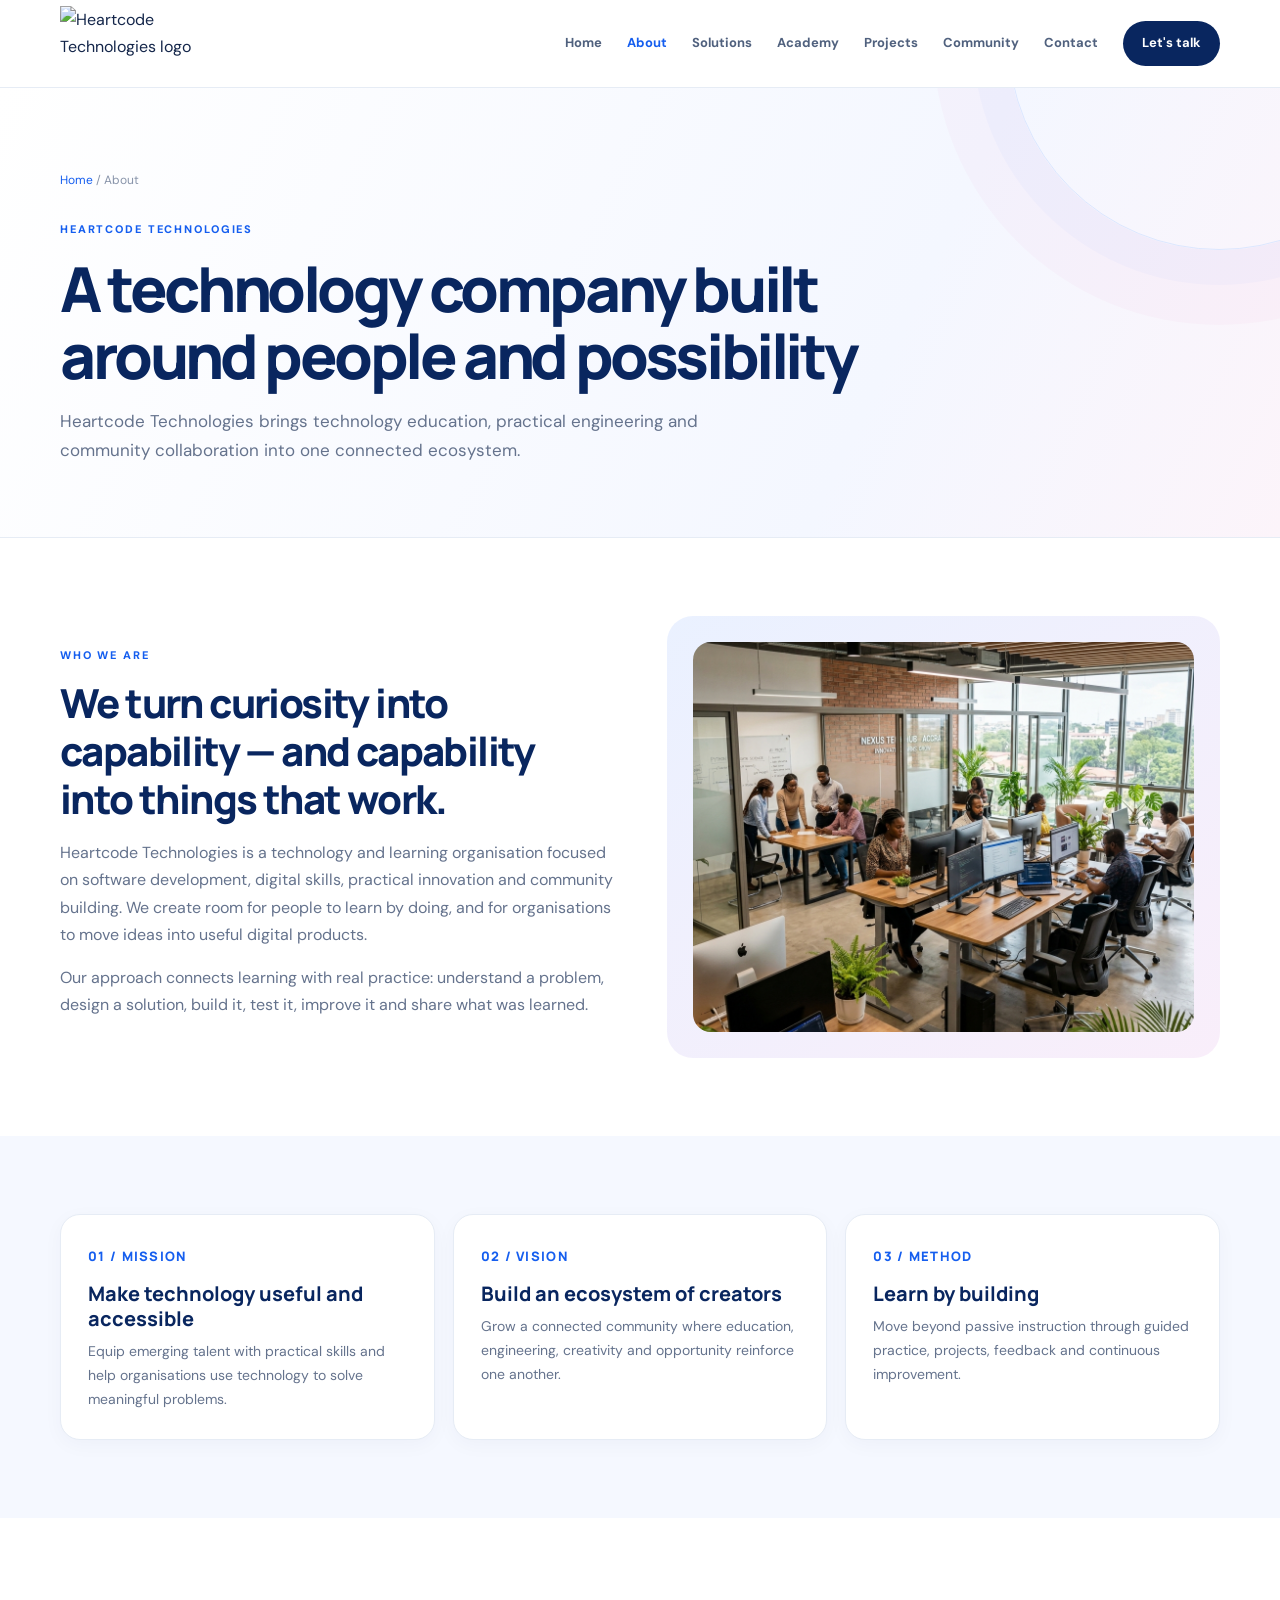
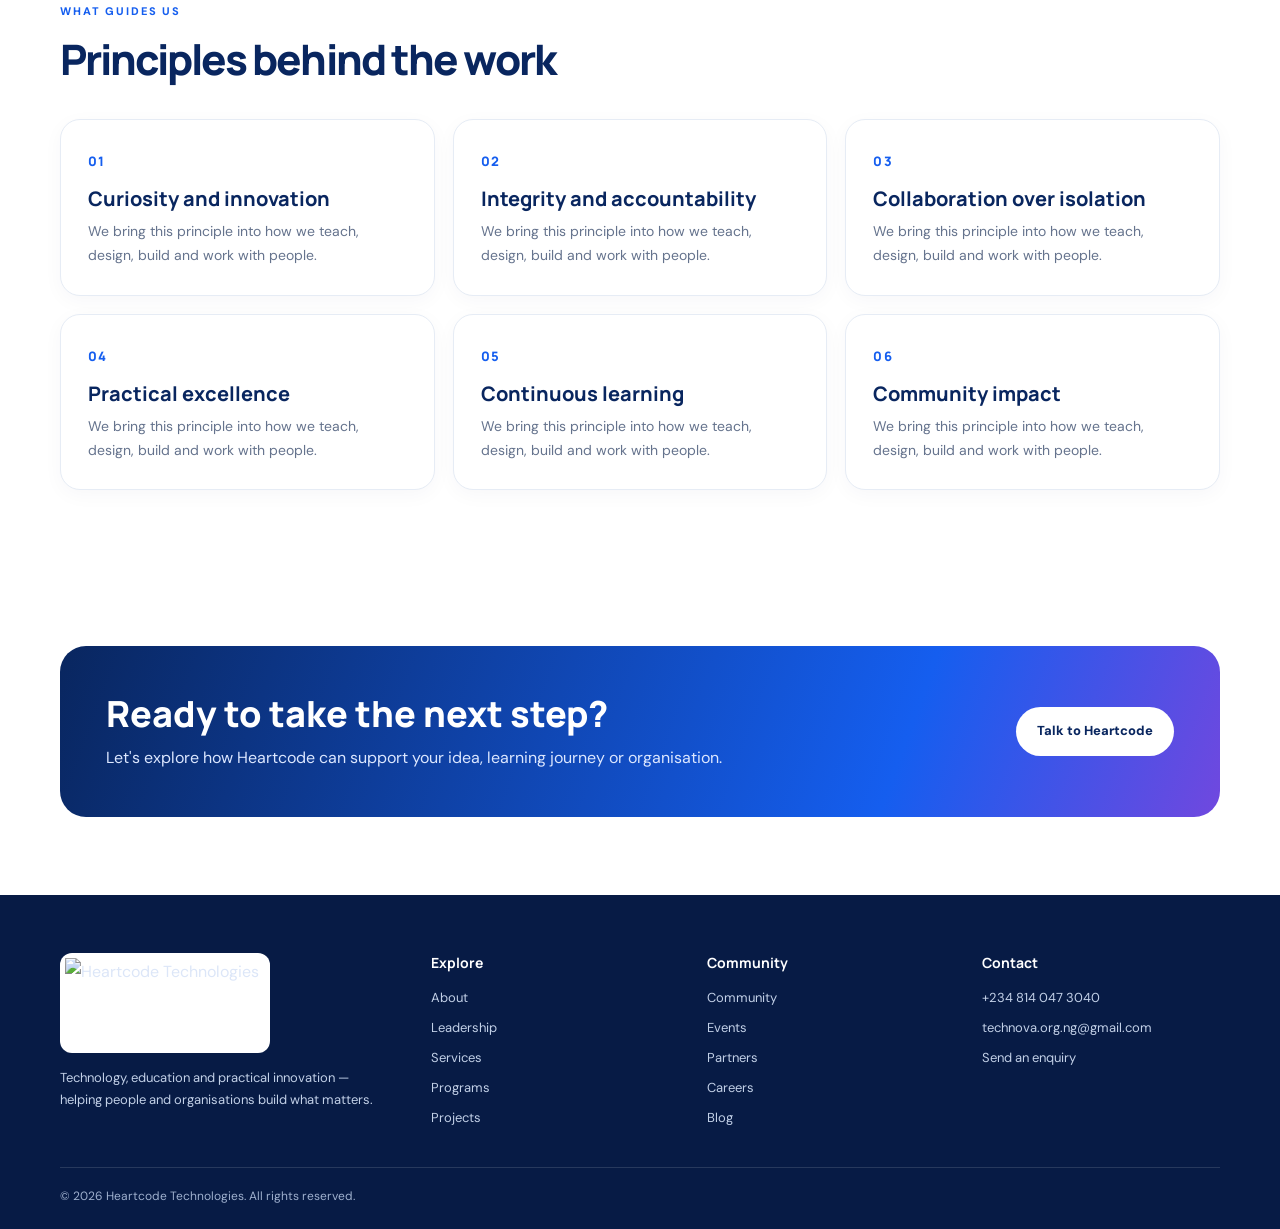
==== commit 26869c7a: "Use the verified Heartcode logo asset across all site pages" ====
--- a/about.html
+++ b/about.html
@@ -1 +1 @@
-<!doctype html><html lang="en"><head><meta charset="utf-8"><meta name="viewport" content="width=device-width,initial-scale=1"><meta name="description" content="Heartcode Technologies brings technology education, practical engineering and community collaboration into one connected ecosystem."><meta name="theme-color" content="#09265f"><title>About | Heartcode Technologies</title><link rel="icon" href="./assets/img/favicon.png"><link rel="stylesheet" href="./assets/css/heartcode-site.css"></head><body><header class="site-header"><div class="wrap nav"><a class="brand" href="./index.html" aria-label="Heartcode Technologies home"><img src="./assets/img/heartcode-technologies-logo.jpg" alt="Heartcode Technologies logo"></a><button class="menu" aria-label="Open navigation" onclick="document.querySelector('.navlinks').classList.toggle('open')">☰</button><nav class="navlinks"><a class="" href="./index.html">Home</a><a class="active" href="./about.html">About</a><a class="" href="./services.html">Solutions</a><a class="" href="./programs.html">Academy</a><a class="" href="./projects.html">Projects</a><a class="" href="./community.html">Community</a><a class="" href="./contact.html">Contact</a><a class="navbutton" href="./contact.html">Let's talk</a></nav></div></header><main><section class="page-hero"><div class="wrap"><div class="crumb"><a href="./index.html">Home</a> / About</div><span class="eyebrow">Heartcode Technologies</span><h1>A technology company built around people and possibility</h1><p>Heartcode Technologies brings technology education, practical engineering and community collaboration into one connected ecosystem.</p></div></section><section class="section"><div class="wrap split"><div class="copy"><span class="eyebrow">Who we are</span><h2>We turn curiosity into capability — and capability into things that work.</h2><p>Heartcode Technologies is a technology and learning organisation focused on software development, digital skills, practical innovation and community building. We create room for people to learn by doing, and for organisations to move ideas into useful digital products.</p><p>Our approach connects learning with real practice: understand a problem, design a solution, build it, test it, improve it and share what was learned.</p></div><div class="visual"><img src="./assets/img/about.png" alt="Heartcode learning and technology activities"></div></div></section><section class="section soft"><div class="wrap grid"><article class="card"><span class="number">01 / MISSION</span><h3>Make technology useful and accessible</h3><p>Equip emerging talent with practical skills and help organisations use technology to solve meaningful problems.</p></article><article class="card"><span class="number">02 / VISION</span><h3>Build an ecosystem of creators</h3><p>Grow a connected community where education, engineering, creativity and opportunity reinforce one another.</p></article><article class="card"><span class="number">03 / METHOD</span><h3>Learn by building</h3><p>Move beyond passive instruction through guided practice, projects, feedback and continuous improvement.</p></article></div></section><section class="section"><div class="wrap"><div class="section-head"><span class="eyebrow">What guides us</span><h2>Principles behind the work</h2></div><div class="grid"><article class="card"><span class="number">01</span><h3>Curiosity and innovation</h3><p>We bring this principle into how we teach, design, build and work with people.</p></article><article class="card"><span class="number">02</span><h3>Integrity and accountability</h3><p>We bring this principle into how we teach, design, build and work with people.</p></article><article class="card"><span class="number">03</span><h3>Collaboration over isolation</h3><p>We bring this principle into how we teach, design, build and work with people.</p></article><article class="card"><span class="number">04</span><h3>Practical excellence</h3><p>We bring this principle into how we teach, design, build and work with people.</p></article><article class="card"><span class="number">05</span><h3>Continuous learning</h3><p>We bring this principle into how we teach, design, build and work with people.</p></article><article class="card"><span class="number">06</span><h3>Community impact</h3><p>We bring this principle into how we teach, design, build and work with people.</p></article></div></div></section><section class="section"><div class="wrap"><div class="cta"><div><h2>Ready to take the next step?</h2><p>Let's explore how Heartcode can support your idea, learning journey or organisation.</p></div><a class="btn" href="./contact.html">Talk to Heartcode</a></div></div></section></main><footer class="site-footer"><div class="wrap"><div class="footgrid"><div><div class="footbrand"><img src="./assets/img/heartcode-technologies-logo.jpg" alt="Heartcode Technologies"></div><p>Technology, education and practical innovation — helping people and organisations build what matters.</p></div><div><h4>Explore</h4><div class="footlinks"><a href="./about.html">About</a><a href="./ceo.html">Leadership</a><a href="./services.html">Services</a><a href="./programs.html">Programs</a><a href="./projects.html">Projects</a></div></div><div><h4>Community</h4><div class="footlinks"><a href="./community.html">Community</a><a href="./events.html">Events</a><a href="./partners.html">Partners</a><a href="./careers.html">Careers</a><a href="./blog.html">Blog</a></div></div><div><h4>Contact</h4><div class="footlinks"><a href="tel:+2348140473040">+234 814 047 3040</a><a href="mailto:technova.org.ng@gmail.com">technova.org.ng@gmail.com</a><a href="./contact.html">Send an enquiry</a></div></div></div><div class="copyright">© 2026 Heartcode Technologies. All rights reserved.</div></div></footer></body></html>+<!doctype html><html lang="en"><head><meta charset="utf-8"><meta name="viewport" content="width=device-width,initial-scale=1"><meta name="description" content="Heartcode Technologies brings technology education, practical engineering and community collaboration into one connected ecosystem."><meta name="theme-color" content="#09265f"><title>About | Heartcode Technologies</title><link rel="icon" href="./assets/img/favicon.png"><link rel="stylesheet" href="./assets/css/heartcode-site.css"></head><body><header class="site-header"><div class="wrap nav"><a class="brand" href="./index.html" aria-label="Heartcode Technologies home"><img src="./assets/img/heartcode-brand-logo.jpg" alt="Heartcode Technologies logo"></a><button class="menu" aria-label="Open navigation" onclick="document.querySelector('.navlinks').classList.toggle('open')">☰</button><nav class="navlinks"><a class="" href="./index.html">Home</a><a class="active" href="./about.html">About</a><a class="" href="./services.html">Solutions</a><a class="" href="./programs.html">Academy</a><a class="" href="./projects.html">Projects</a><a class="" href="./community.html">Community</a><a class="" href="./contact.html">Contact</a><a class="navbutton" href="./contact.html">Let's talk</a></nav></div></header><main><section class="page-hero"><div class="wrap"><div class="crumb"><a href="./index.html">Home</a> / About</div><span class="eyebrow">Heartcode Technologies</span><h1>A technology company built around people and possibility</h1><p>Heartcode Technologies brings technology education, practical engineering and community collaboration into one connected ecosystem.</p></div></section><section class="section"><div class="wrap split"><div class="copy"><span class="eyebrow">Who we are</span><h2>We turn curiosity into capability — and capability into things that work.</h2><p>Heartcode Technologies is a technology and learning organisation focused on software development, digital skills, practical innovation and community building. We create room for people to learn by doing, and for organisations to move ideas into useful digital products.</p><p>Our approach connects learning with real practice: understand a problem, design a solution, build it, test it, improve it and share what was learned.</p></div><div class="visual"><img src="./assets/img/about.png" alt="Heartcode learning and technology activities"></div></div></section><section class="section soft"><div class="wrap grid"><article class="card"><span class="number">01 / MISSION</span><h3>Make technology useful and accessible</h3><p>Equip emerging talent with practical skills and help organisations use technology to solve meaningful problems.</p></article><article class="card"><span class="number">02 / VISION</span><h3>Build an ecosystem of creators</h3><p>Grow a connected community where education, engineering, creativity and opportunity reinforce one another.</p></article><article class="card"><span class="number">03 / METHOD</span><h3>Learn by building</h3><p>Move beyond passive instruction through guided practice, projects, feedback and continuous improvement.</p></article></div></section><section class="section"><div class="wrap"><div class="section-head"><span class="eyebrow">What guides us</span><h2>Principles behind the work</h2></div><div class="grid"><article class="card"><span class="number">01</span><h3>Curiosity and innovation</h3><p>We bring this principle into how we teach, design, build and work with people.</p></article><article class="card"><span class="number">02</span><h3>Integrity and accountability</h3><p>We bring this principle into how we teach, design, build and work with people.</p></article><article class="card"><span class="number">03</span><h3>Collaboration over isolation</h3><p>We bring this principle into how we teach, design, build and work with people.</p></article><article class="card"><span class="number">04</span><h3>Practical excellence</h3><p>We bring this principle into how we teach, design, build and work with people.</p></article><article class="card"><span class="number">05</span><h3>Continuous learning</h3><p>We bring this principle into how we teach, design, build and work with people.</p></article><article class="card"><span class="number">06</span><h3>Community impact</h3><p>We bring this principle into how we teach, design, build and work with people.</p></article></div></div></section><section class="section"><div class="wrap"><div class="cta"><div><h2>Ready to take the next step?</h2><p>Let's explore how Heartcode can support your idea, learning journey or organisation.</p></div><a class="btn" href="./contact.html">Talk to Heartcode</a></div></div></section></main><footer class="site-footer"><div class="wrap"><div class="footgrid"><div><div class="footbrand"><img src="./assets/img/heartcode-brand-logo.jpg" alt="Heartcode Technologies"></div><p>Technology, education and practical innovation — helping people and organisations build what matters.</p></div><div><h4>Explore</h4><div class="footlinks"><a href="./about.html">About</a><a href="./ceo.html">Leadership</a><a href="./services.html">Services</a><a href="./programs.html">Programs</a><a href="./projects.html">Projects</a></div></div><div><h4>Community</h4><div class="footlinks"><a href="./community.html">Community</a><a href="./events.html">Events</a><a href="./partners.html">Partners</a><a href="./careers.html">Careers</a><a href="./blog.html">Blog</a></div></div><div><h4>Contact</h4><div class="footlinks"><a href="tel:+2348140473040">+234 814 047 3040</a><a href="mailto:technova.org.ng@gmail.com">technova.org.ng@gmail.com</a><a href="./contact.html">Send an enquiry</a></div></div></div><div class="copyright">© 2026 Heartcode Technologies. All rights reserved.</div></div></footer></body></html>
--- a/assets/css/heartcode-site.css
+++ b/assets/css/heartcode-site.css
@@ -9,3 +9,8 @@
 .contactline{display:flex;gap:12px;flex-wrap:wrap;margin-top:22px}.contactline a{font-size:13px;font-weight:700;color:var(--blue)}
 @media(max-width:900px){.navlinks{gap:13px}.navlinks a{font-size:12px}.brand{width:160px}.grid{grid-template-columns:repeat(2,1fr)}.footgrid{grid-template-columns:1fr 1fr}}
 @media(max-width:700px){.site-header{height:74px}.brand{width:148px;height:65px}.menu{display:block}.navlinks{display:none;position:absolute;top:74px;left:0;right:0;background:#fff;padding:18px 24px 26px;border-bottom:1px solid var(--line);box-shadow:var(--shadow);flex-direction:column;align-items:stretch;gap:0}.navlinks.open{display:flex}.navlinks a{padding:11px 0;font-size:14px}.navlinks .navbutton{text-align:center;margin-top:8px;padding:12px}.page-hero{padding:58px 0 52px}.section{padding:58px 0}.grid,.split{grid-template-columns:1fr}.visual{min-height:250px}.cta{padding:30px;display:block}.cta .btn{margin-top:20px}.footgrid{grid-template-columns:1fr 1fr;gap:28px}}
+
+.footbrand{width:210px;height:100px;background:#fff;border-radius:12px;padding:5px;display:flex;align-items:center;justify-content:center;overflow:hidden}
+.footbrand img{width:100%;height:100%;object-fit:contain;object-position:center}
+.site-footer .footlinks{min-width:0}.site-footer .footlinks a{overflow-wrap:anywhere;word-break:break-word}
+@media(max-width:700px){.footgrid{grid-template-columns:1fr 1fr;column-gap:22px;row-gap:30px}.footgrid>div:first-child{grid-column:1/-1}.footgrid>div:last-child{min-width:0}.footbrand{width:210px;height:102px}.site-footer .footlinks a{overflow-wrap:anywhere;word-break:break-word}.site-footer .copyright{line-height:1.7}}
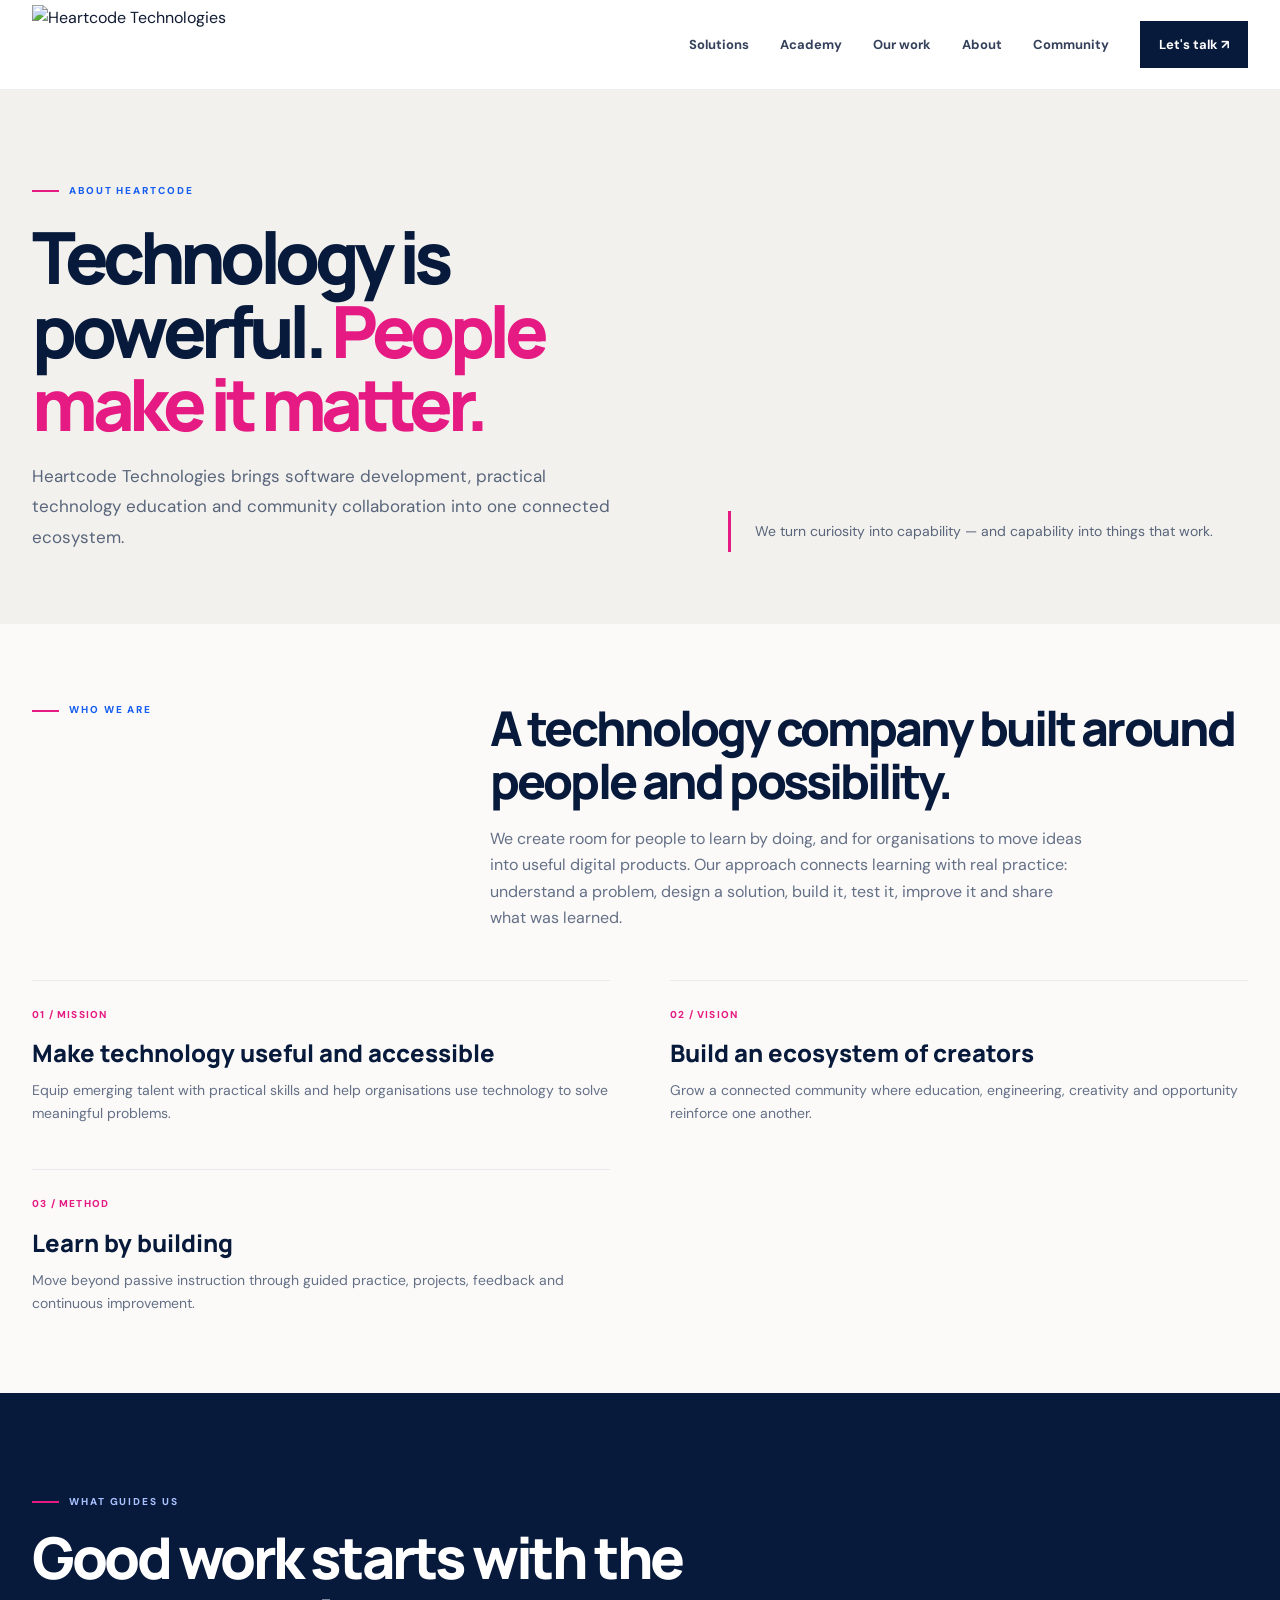
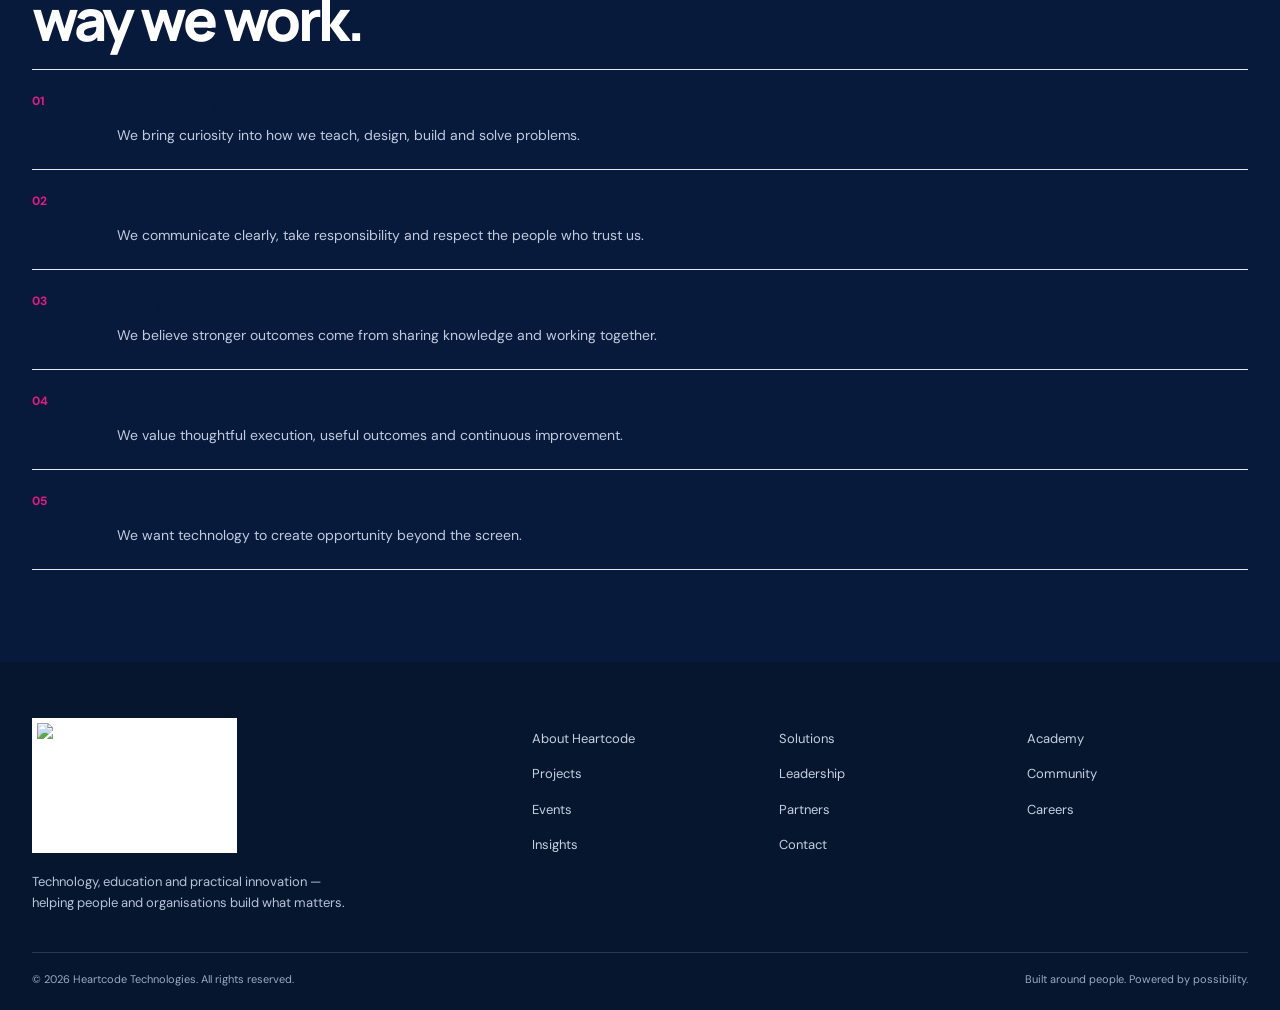
==== commit 62b50ef8: "Rebuild Heartcode Technologies website with editorial brand system and purposeful page layouts" ====
--- a/about.html
+++ b/about.html
@@ -1 +1 @@
-<!doctype html><html lang="en"><head><meta charset="utf-8"><meta name="viewport" content="width=device-width,initial-scale=1"><meta name="description" content="Heartcode Technologies brings technology education, practical engineering and community collaboration into one connected ecosystem."><meta name="theme-color" content="#09265f"><title>About | Heartcode Technologies</title><link rel="icon" href="./assets/img/favicon.png"><link rel="stylesheet" href="./assets/css/heartcode-site.css"></head><body><header class="site-header"><div class="wrap nav"><a class="brand" href="./index.html" aria-label="Heartcode Technologies home"><img src="./assets/img/heartcode-brand-logo.jpg" alt="Heartcode Technologies logo"></a><button class="menu" aria-label="Open navigation" onclick="document.querySelector('.navlinks').classList.toggle('open')">☰</button><nav class="navlinks"><a class="" href="./index.html">Home</a><a class="active" href="./about.html">About</a><a class="" href="./services.html">Solutions</a><a class="" href="./programs.html">Academy</a><a class="" href="./projects.html">Projects</a><a class="" href="./community.html">Community</a><a class="" href="./contact.html">Contact</a><a class="navbutton" href="./contact.html">Let's talk</a></nav></div></header><main><section class="page-hero"><div class="wrap"><div class="crumb"><a href="./index.html">Home</a> / About</div><span class="eyebrow">Heartcode Technologies</span><h1>A technology company built around people and possibility</h1><p>Heartcode Technologies brings technology education, practical engineering and community collaboration into one connected ecosystem.</p></div></section><section class="section"><div class="wrap split"><div class="copy"><span class="eyebrow">Who we are</span><h2>We turn curiosity into capability — and capability into things that work.</h2><p>Heartcode Technologies is a technology and learning organisation focused on software development, digital skills, practical innovation and community building. We create room for people to learn by doing, and for organisations to move ideas into useful digital products.</p><p>Our approach connects learning with real practice: understand a problem, design a solution, build it, test it, improve it and share what was learned.</p></div><div class="visual"><img src="./assets/img/about.png" alt="Heartcode learning and technology activities"></div></div></section><section class="section soft"><div class="wrap grid"><article class="card"><span class="number">01 / MISSION</span><h3>Make technology useful and accessible</h3><p>Equip emerging talent with practical skills and help organisations use technology to solve meaningful problems.</p></article><article class="card"><span class="number">02 / VISION</span><h3>Build an ecosystem of creators</h3><p>Grow a connected community where education, engineering, creativity and opportunity reinforce one another.</p></article><article class="card"><span class="number">03 / METHOD</span><h3>Learn by building</h3><p>Move beyond passive instruction through guided practice, projects, feedback and continuous improvement.</p></article></div></section><section class="section"><div class="wrap"><div class="section-head"><span class="eyebrow">What guides us</span><h2>Principles behind the work</h2></div><div class="grid"><article class="card"><span class="number">01</span><h3>Curiosity and innovation</h3><p>We bring this principle into how we teach, design, build and work with people.</p></article><article class="card"><span class="number">02</span><h3>Integrity and accountability</h3><p>We bring this principle into how we teach, design, build and work with people.</p></article><article class="card"><span class="number">03</span><h3>Collaboration over isolation</h3><p>We bring this principle into how we teach, design, build and work with people.</p></article><article class="card"><span class="number">04</span><h3>Practical excellence</h3><p>We bring this principle into how we teach, design, build and work with people.</p></article><article class="card"><span class="number">05</span><h3>Continuous learning</h3><p>We bring this principle into how we teach, design, build and work with people.</p></article><article class="card"><span class="number">06</span><h3>Community impact</h3><p>We bring this principle into how we teach, design, build and work with people.</p></article></div></div></section><section class="section"><div class="wrap"><div class="cta"><div><h2>Ready to take the next step?</h2><p>Let's explore how Heartcode can support your idea, learning journey or organisation.</p></div><a class="btn" href="./contact.html">Talk to Heartcode</a></div></div></section></main><footer class="site-footer"><div class="wrap"><div class="footgrid"><div><div class="footbrand"><img src="./assets/img/heartcode-brand-logo.jpg" alt="Heartcode Technologies"></div><p>Technology, education and practical innovation — helping people and organisations build what matters.</p></div><div><h4>Explore</h4><div class="footlinks"><a href="./about.html">About</a><a href="./ceo.html">Leadership</a><a href="./services.html">Services</a><a href="./programs.html">Programs</a><a href="./projects.html">Projects</a></div></div><div><h4>Community</h4><div class="footlinks"><a href="./community.html">Community</a><a href="./events.html">Events</a><a href="./partners.html">Partners</a><a href="./careers.html">Careers</a><a href="./blog.html">Blog</a></div></div><div><h4>Contact</h4><div class="footlinks"><a href="tel:+2348140473040">+234 814 047 3040</a><a href="mailto:technova.org.ng@gmail.com">technova.org.ng@gmail.com</a><a href="./contact.html">Send an enquiry</a></div></div></div><div class="copyright">© 2026 Heartcode Technologies. All rights reserved.</div></div></footer></body></html>+<!doctype html><html lang="en"><head><meta charset="utf-8"><meta name="viewport" content="width=device-width,initial-scale=1"><title>About | Heartcode Technologies</title><meta name="description" content="Discover the purpose, principles and people-centred approach behind Heartcode Technologies."><meta name="theme-color" content="#081a3b"><link rel="icon" href="./assets/img/favicon.png"><link rel="stylesheet" href="./assets/css/heartcode-refresh.css"></head><body><header class="site-header"><div class="container header-inner"><a class="brand" href="./index.html" aria-label="Heartcode Technologies home"><img src="./assets/img/heartcode-technologies-logo.jpg" alt="Heartcode Technologies"></a><button class="menu-toggle" aria-label="Open navigation" aria-expanded="false">☰</button><nav class="main-nav"><a href="./services.html">Solutions</a><a href="./programs.html">Academy</a><a href="./projects.html">Our work</a><a href="./about.html">About</a><a href="./community.html">Community</a><a class="nav-cta" href="./contact.html">Let's talk ↗</a></nav></div></header><main><section class="page-hero"><div class="container page-hero-grid"><div><span class="eyebrow">ABOUT HEARTCODE</span><h1>Technology is powerful. <span class='accent'>People make it matter.</span></h1><p>Heartcode Technologies brings software development, practical technology education and community collaboration into one connected ecosystem.</p></div><div class="page-hero-aside">We turn curiosity into capability — and capability into things that work.</div></div></section><section class="content-section"><div class="container"><div class="section-head"><span class="eyebrow">Who we are</span><div><h2>A technology company built around people and possibility.</h2><p>We create room for people to learn by doing, and for organisations to move ideas into useful digital products. Our approach connects learning with real practice: understand a problem, design a solution, build it, test it, improve it and share what was learned.</p></div></div><div class="editorial-grid"><article class="editorial-item"><small>01 / MISSION</small><h3>Make technology useful and accessible</h3><p>Equip emerging talent with practical skills and help organisations use technology to solve meaningful problems.</p></article><article class="editorial-item"><small>02 / VISION</small><h3>Build an ecosystem of creators</h3><p>Grow a connected community where education, engineering, creativity and opportunity reinforce one another.</p></article><article class="editorial-item"><small>03 / METHOD</small><h3>Learn by building</h3><p>Move beyond passive instruction through guided practice, projects, feedback and continuous improvement.</p></article></div></div></section><section class="dark-band"><div class="container"><span class="eyebrow">What guides us</span><h2>Good work starts with the way we work.</h2><div class="numbered-list"><article class="numbered-row"><b>01</b><div><h3>Curiosity and innovation</h3><p>We bring curiosity into how we teach, design, build and solve problems.</p></div></article><article class="numbered-row"><b>02</b><div><h3>Integrity and accountability</h3><p>We communicate clearly, take responsibility and respect the people who trust us.</p></div></article><article class="numbered-row"><b>03</b><div><h3>Collaboration over isolation</h3><p>We believe stronger outcomes come from sharing knowledge and working together.</p></div></article><article class="numbered-row"><b>04</b><div><h3>Practical excellence</h3><p>We value thoughtful execution, useful outcomes and continuous improvement.</p></div></article><article class="numbered-row"><b>05</b><div><h3>Community impact</h3><p>We want technology to create opportunity beyond the screen.</p></div></article></div></div></section></main><footer class="site-footer"><div class="container"><div class="footer-top"><div><a class="footer-brand" href="./index.html"><img src="./assets/img/heartcode-technologies-logo.jpg" alt="Heartcode Technologies"></a><p class="footer-blurb">Technology, education and practical innovation — helping people and organisations build what matters.</p></div><nav class="footer-links"><a href="./about.html">About Heartcode</a><a href="./services.html">Solutions</a><a href="./programs.html">Academy</a><a href="./projects.html">Projects</a><a href="./ceo.html">Leadership</a><a href="./community.html">Community</a><a href="./events.html">Events</a><a href="./partners.html">Partners</a><a href="./careers.html">Careers</a><a href="./blog.html">Insights</a><a href="./contact.html">Contact</a></nav></div><div class="footer-bottom"><span>© 2026 Heartcode Technologies. All rights reserved.</span><span>Built around people. Powered by possibility.</span></div></div></footer><script>const toggle=document.querySelector('.menu-toggle'),nav=document.querySelector('.main-nav');if(toggle&&nav){toggle.addEventListener('click',()=>{const open=nav.classList.toggle('open');toggle.setAttribute('aria-expanded',String(open));toggle.textContent=open?'×':'☰'});nav.querySelectorAll('a').forEach(a=>a.addEventListener('click',()=>{nav.classList.remove('open');toggle.setAttribute('aria-expanded','false');toggle.textContent='☰'}))}</script></body></html>
--- a/assets/css/heartcode-refresh.css
+++ b/assets/css/heartcode-refresh.css
@@ -0,0 +1,19 @@
+@import url('https://fonts.googleapis.com/css2?family=DM+Sans:wght@400;500;600;700&family=Manrope:wght@500;600;700;800&display=swap');
+:root{--ink:#101b32;--navy:#081a3b;--blue:#155eef;--pink:#e51b83;--purple:#7447d7;--paper:#fbfaf8;--muted:#647087;--line:#e8e9ed;--white:#fff;--max:1220px}
+*{box-sizing:border-box}html{scroll-behavior:smooth}body{margin:0;background:var(--paper);color:var(--ink);font:16px/1.65 'DM Sans',sans-serif;-webkit-font-smoothing:antialiased}a{color:inherit;text-decoration:none}img{max-width:100%;display:block}button{font:inherit}.container{width:min(var(--max),calc(100% - 64px));margin-inline:auto}
+.site-header{height:90px;background:#fff;border-bottom:1px solid #eceef2;position:sticky;top:0;z-index:50}.header-inner{height:100%;display:flex;align-items:center;justify-content:space-between;gap:28px}.brand{width:214px;height:80px;display:flex;align-items:center;flex:none}.brand img{width:100%;height:100%;object-fit:contain;object-position:left center}.main-nav{display:flex;align-items:center;gap:31px;font-size:13px;font-weight:700;color:#35415a}.main-nav a:not(.nav-cta):hover{color:var(--pink)}.nav-cta{background:var(--navy);color:white;padding:13px 19px;transition:.2s}.nav-cta:hover{background:var(--pink)}.menu-toggle{display:none;border:0;background:transparent;color:var(--navy);font-size:27px;padding:8px}
+.hero{background:var(--paper);padding:78px 0 82px;overflow:hidden}.hero-grid{display:grid;grid-template-columns:1.02fr .98fr;gap:64px;align-items:center}.eyebrow{display:inline-flex;align-items:center;gap:10px;text-transform:uppercase;letter-spacing:.19em;font-size:10px;font-weight:800;color:var(--blue)}.eyebrow:before{content:'';width:27px;height:2px;background:var(--pink)}h1,h2,h3,p{margin-top:0}.hero h1,.page-hero h1{font:800 clamp(52px,6.3vw,82px)/1.02 Manrope,sans-serif;letter-spacing:-.075em;color:var(--navy);margin:23px 0 24px;max-width:720px}.hero h1 .accent,.page-hero h1 .accent{color:var(--pink)}.hero-copy{max-width:560px;color:#59667d;font-size:17px;line-height:1.8;margin-bottom:30px}.button-row{display:flex;align-items:center;gap:13px;flex-wrap:wrap}.button{display:inline-flex;align-items:center;justify-content:center;gap:13px;min-height:51px;padding:14px 21px;font-size:13px;font-weight:800;transition:transform .2s,background .2s}.button:hover{transform:translateY(-2px)}.button-dark{background:var(--navy);color:#fff}.button-dark:hover{background:var(--pink)}.button-outline{border:1px solid #cbd1dc;color:var(--navy)}.button-outline:hover{border-color:var(--pink);color:var(--pink)}
+.hero-visual{position:relative;min-height:500px}.hero-photo{position:absolute;inset:0 35px 25px 0;width:calc(100% - 35px);height:calc(100% - 25px);object-fit:cover}.visual-block{position:absolute;right:0;bottom:0;width:44%;height:52%;background:var(--navy);z-index:1;display:flex;flex-direction:column;justify-content:flex-end;padding:25px;color:#fff}.visual-block strong{font:800 35px/1 Manrope;letter-spacing:-.06em}.visual-block span{font-size:11px;color:#c3cde0;margin-top:9px}.visual-mark{position:absolute;left:-18px;top:38px;width:54px;height:54px;background:var(--pink);z-index:2}
+.hero-note{position:absolute;left:-28px;bottom:62px;z-index:2;background:#fff;padding:15px 19px;box-shadow:0 12px 34px #0b1a3814;font-size:11px;font-weight:800;letter-spacing:.06em;color:var(--navy)}
+.trustline{border-top:1px solid var(--line);border-bottom:1px solid var(--line);background:#fff}.trust-inner{display:flex;justify-content:space-between;align-items:center;gap:22px;padding:20px 0;color:#69758b;font-size:11px;font-weight:700;letter-spacing:.08em;text-transform:uppercase}.trust-inner strong{color:var(--navy);font-size:13px}
+.section{padding:100px 0}.section-head{display:grid;grid-template-columns:.7fr 1.3fr;gap:50px;align-items:start;margin-bottom:48px}.section-head h2,.section-title{font:800 clamp(36px,4.4vw,57px)/1.08 Manrope,sans-serif;letter-spacing:-.065em;color:var(--navy);margin:0}.section-head p{max-width:600px;color:var(--muted);font-size:16px;margin:6px 0 0}.three-points{display:grid;grid-template-columns:repeat(3,1fr);border-top:1px solid var(--line)}.point{padding:29px 34px 15px 0;border-right:1px solid var(--line)}.point+.point{padding-left:34px}.point:last-child{border-right:0}.point .num{color:var(--pink);font-size:11px;font-weight:800;letter-spacing:.12em}.point h3{font:800 25px Manrope;letter-spacing:-.04em;color:var(--navy);margin:16px 0 9px}.point p{font-size:14px;color:var(--muted);margin:0;max-width:320px}
+.dark-band{background:var(--navy);color:#fff;padding:92px 0}.dark-band .eyebrow{color:#a8c1ff}.dark-band h2{font:800 clamp(38px,4.5vw,58px)/1.08 Manrope;letter-spacing:-.06em;color:#fff;max-width:730px;margin:15px 0 18px}.dark-band p{color:#c0cbe0;max-width:650px}.capability-list{margin-top:43px;border-top:1px solid #ffffff2b}.capability{display:grid;grid-template-columns:70px 1fr 30px;gap:20px;align-items:center;border-bottom:1px solid #ffffff2b;padding:21px 0}.capability small{color:#f38abf;font-size:11px;font-weight:800}.capability h3{font:700 20px Manrope;color:#fff;margin:0}.capability p{font-size:13px;margin:4px 0 0}.capability .arrow{font-size:22px;color:#f38abf}
+.split-feature{display:grid;grid-template-columns:1fr 1fr;min-height:430px;background:#f0eee9}.split-image{min-height:430px}.split-image img{width:100%;height:100%;object-fit:cover}.split-copy{padding:65px;display:flex;flex-direction:column;justify-content:center}.split-copy h2{font:800 clamp(34px,4vw,49px)/1.1 Manrope;letter-spacing:-.06em;color:var(--navy);margin:14px 0}.split-copy p{color:var(--muted);max-width:440px}
+.project-callout{display:grid;grid-template-columns:1.2fr .8fr;gap:35px;align-items:center;padding:48px;background:#f0eaf2}.project-callout h2{font:800 clamp(34px,4vw,48px)/1.08 Manrope;letter-spacing:-.06em;color:var(--navy);margin:12px 0}.project-callout p{color:var(--muted);max-width:560px}.project-callout .button{justify-self:end}
+.site-footer{background:#07162f;color:#fff;padding:56px 0 22px}.footer-top{display:grid;grid-template-columns:1.2fr 2fr;gap:70px;align-items:start}.footer-brand{width:205px;height:135px;background:#fff;padding:5px;display:flex;align-items:center;justify-content:center}.footer-brand img{width:100%;height:100%;object-fit:contain}.footer-blurb{max-width:330px;color:#b7c3d9;font-size:13px;margin:18px 0 0}.footer-links{display:grid;grid-template-columns:repeat(3,1fr);gap:14px 26px;padding-top:10px}.footer-links a{color:#c5d0e3;font-size:13px}.footer-links a:hover{color:#f38abf}.footer-bottom{border-top:1px solid #ffffff25;margin-top:38px;padding-top:17px;display:flex;justify-content:space-between;gap:20px;color:#9baac4;font-size:11px}
+.page-hero{padding:84px 0 72px;background:#f3f1ed}.page-hero-grid{display:grid;grid-template-columns:1.1fr .9fr;gap:60px;align-items:end}.page-hero h1{font-size:clamp(48px,6vw,72px);margin:20px 0}.page-hero p{max-width:600px;color:#58657b;font-size:17px;line-height:1.8;margin:0}.page-hero-aside{border-left:3px solid var(--pink);padding:9px 0 9px 24px;color:#58657b;font-size:14px}.content-section{padding:78px 0}.content-section h2{font:800 clamp(32px,4vw,48px)/1.1 Manrope;letter-spacing:-.06em;color:var(--navy);margin-bottom:18px}.content-section p{color:var(--muted)}.editorial-grid{display:grid;grid-template-columns:repeat(2,1fr);gap:44px 60px}.editorial-item{border-top:1px solid var(--line);padding-top:19px}.editorial-item small{color:var(--pink);font-weight:800;font-size:10px;letter-spacing:.12em}.editorial-item h3{font:800 24px Manrope;color:var(--navy);margin:10px 0}.editorial-item p{font-size:14px;margin:0}.numbered-list{border-top:1px solid var(--line)}.numbered-row{display:grid;grid-template-columns:65px 1fr;gap:20px;border-bottom:1px solid var(--line);padding:22px 0}.numbered-row b{color:var(--pink);font-size:12px}.numbered-row h3{font:700 20px Manrope;color:var(--navy);margin:0 0 5px}.numbered-row p{margin:0;font-size:14px}
+.cta-band{padding:0 0 90px}.cta-inner{background:var(--pink);color:#fff;padding:48px 55px;display:flex;justify-content:space-between;align-items:center;gap:30px}.cta-inner h2{font:800 clamp(30px,4vw,46px)/1.08 Manrope;letter-spacing:-.05em;margin:0 0 8px}.cta-inner p{margin:0;color:#ffe4f1}.cta-inner .button{background:#fff;color:var(--navy);flex:none}
+.logo-row{display:flex;align-items:center;gap:30px;flex-wrap:wrap}.partner-logo{width:190px;height:110px;object-fit:contain;background:white;padding:14px;border:1px solid var(--line)}
+.contact-grid{display:grid;grid-template-columns:1fr 1fr;gap:65px}.contact-card{background:#fff;padding:32px;border:1px solid var(--line)}.contact-card h3{font:800 24px Manrope;color:var(--navy)}.contact-card a{display:block;color:var(--blue);font-weight:700;margin:12px 0}
+@media(max-width:900px){.main-nav{gap:17px}.main-nav a{font-size:12px}.hero-grid{gap:38px}.hero-visual{min-height:420px}.split-copy{padding:42px}.footer-top{gap:40px}}
+@media(max-width:700px){.container{width:calc(100% - 40px)}.site-header{height:76px}.brand{width:166px;height:68px}.menu-toggle{display:block}.main-nav{display:none;position:absolute;top:76px;left:0;right:0;padding:12px 22px 22px;background:#fff;border-top:1px solid var(--line);box-shadow:0 15px 25px #091b3517;flex-direction:column;align-items:stretch;gap:0}.main-nav.open{display:flex}.main-nav a{padding:12px 0;font-size:14px}.main-nav .nav-cta{text-align:center;margin-top:8px}.hero{padding:52px 0 58px}.hero-grid{grid-template-columns:1fr;gap:43px}.hero h1{font-size:clamp(46px,12vw,62px);margin:17px 0}.hero-copy{font-size:15px}.hero-visual{min-height:320px;margin:0 7px 10px 12px}.hero-photo{inset:0 23px 19px 0;width:calc(100% - 23px);height:calc(100% - 19px)}.visual-block{width:44%;height:45%;padding:16px}.visual-block strong{font-size:28px}.hero-note{left:-12px;bottom:47px}.trust-inner{flex-wrap:wrap;justify-content:flex-start;gap:10px 22px;font-size:9px}.section{padding:67px 0}.section-head{grid-template-columns:1fr;gap:15px;margin-bottom:31px}.section-head p{font-size:14px}.three-points{grid-template-columns:1fr}.point,.point+.point{padding:22px 0;border-right:0;border-bottom:1px solid var(--line)}.point:last-child{border-bottom:0}.dark-band{padding:66px 0}.capability{grid-template-columns:35px 1fr 20px;gap:10px}.capability h3{font-size:17px}.capability p{font-size:12px}.split-feature{grid-template-columns:1fr}.split-image{min-height:245px}.split-copy{padding:30px 25px}.project-callout{grid-template-columns:1fr;padding:30px 25px;gap:12px}.project-callout .button{justify-self:start}.page-hero{padding:59px 0 48px}.page-hero-grid{grid-template-columns:1fr;gap:26px}.page-hero h1{font-size:clamp(44px,11vw,59px);margin:16px 0}.page-hero p{font-size:15px}.page-hero-aside{font-size:13px}.content-section{padding:58px 0}.editorial-grid{grid-template-columns:1fr;gap:26px}.numbered-row{grid-template-columns:38px 1fr;gap:12px}.cta-band{padding-bottom:60px}.cta-inner{padding:31px 25px;display:block}.cta-inner .button{margin-top:22px}.footer-top{grid-template-columns:1fr;gap:32px}.footer-brand{width:175px;height:115px}.footer-links{grid-template-columns:repeat(2,1fr);gap:13px 18px}.footer-bottom{margin-top:28px;flex-direction:column;gap:7px}.contact-grid{grid-template-columns:1fr;gap:25px}.contact-card{padding:24px}}
